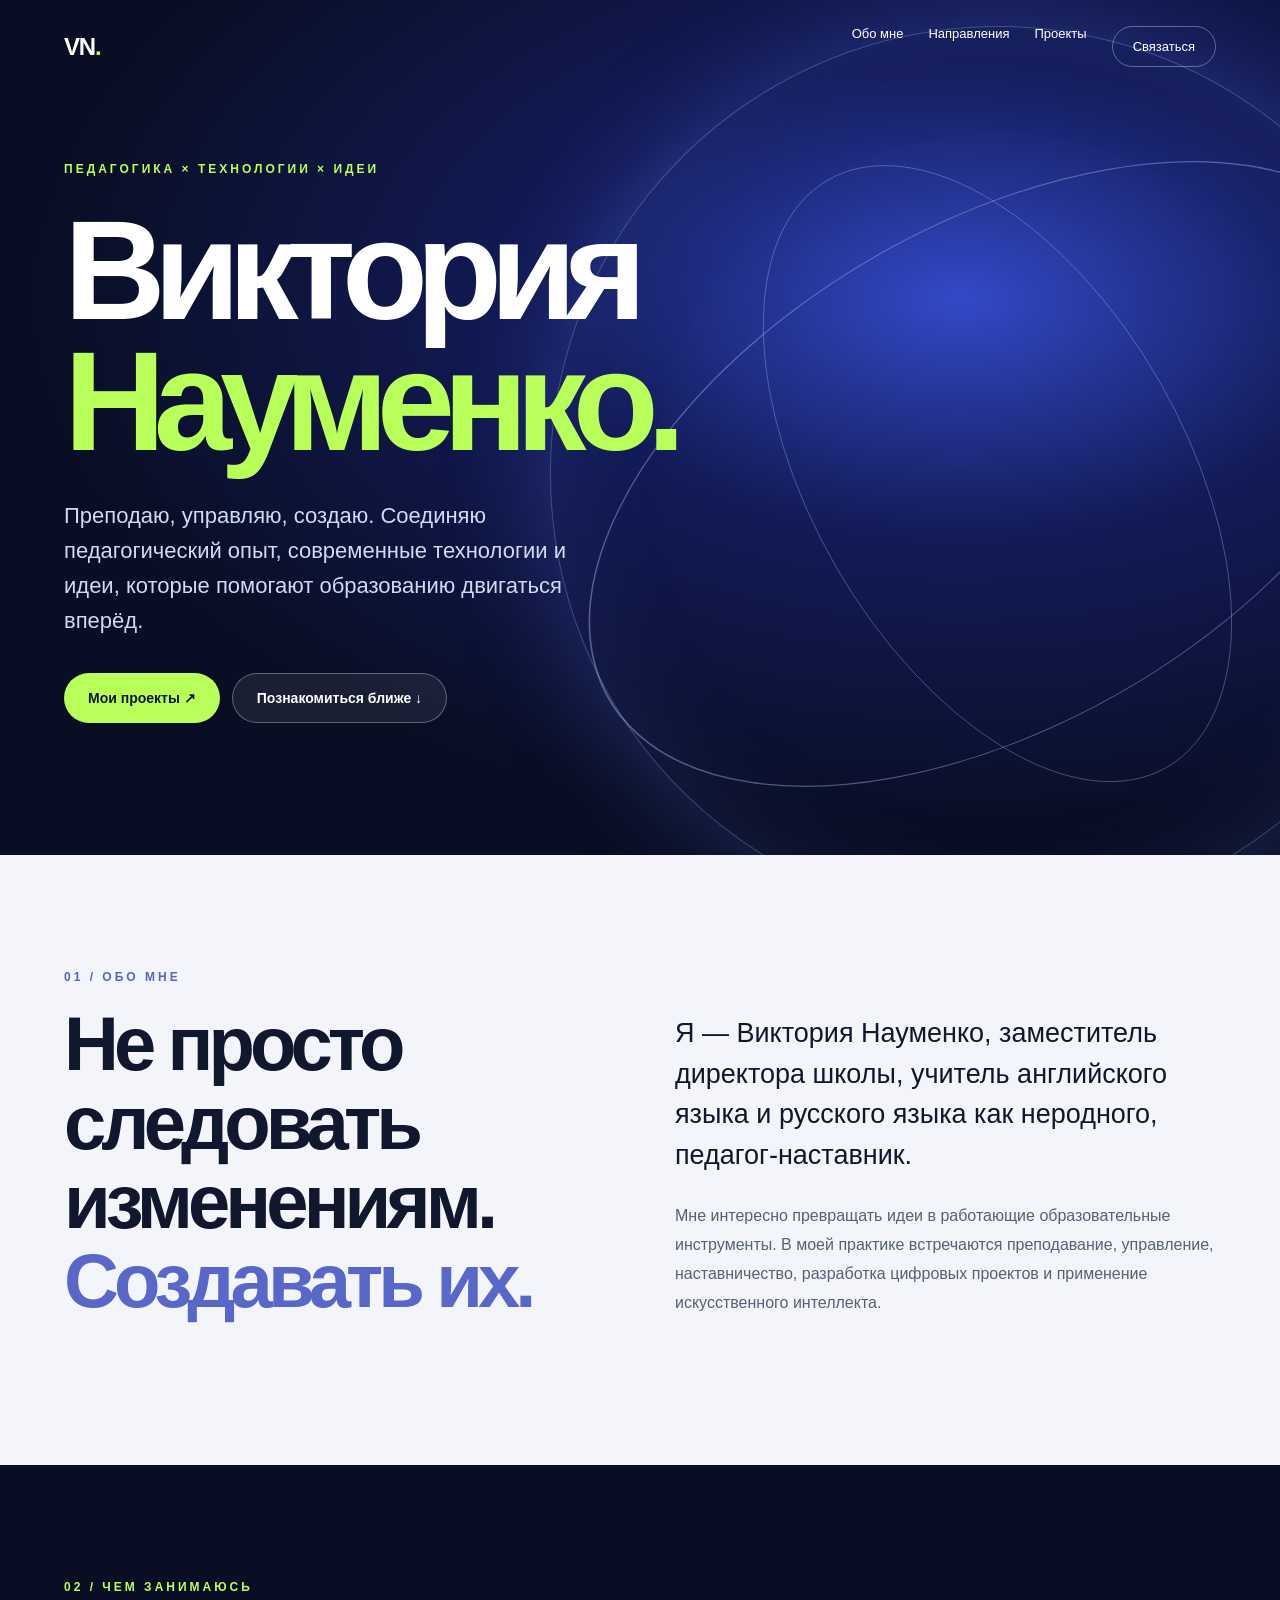
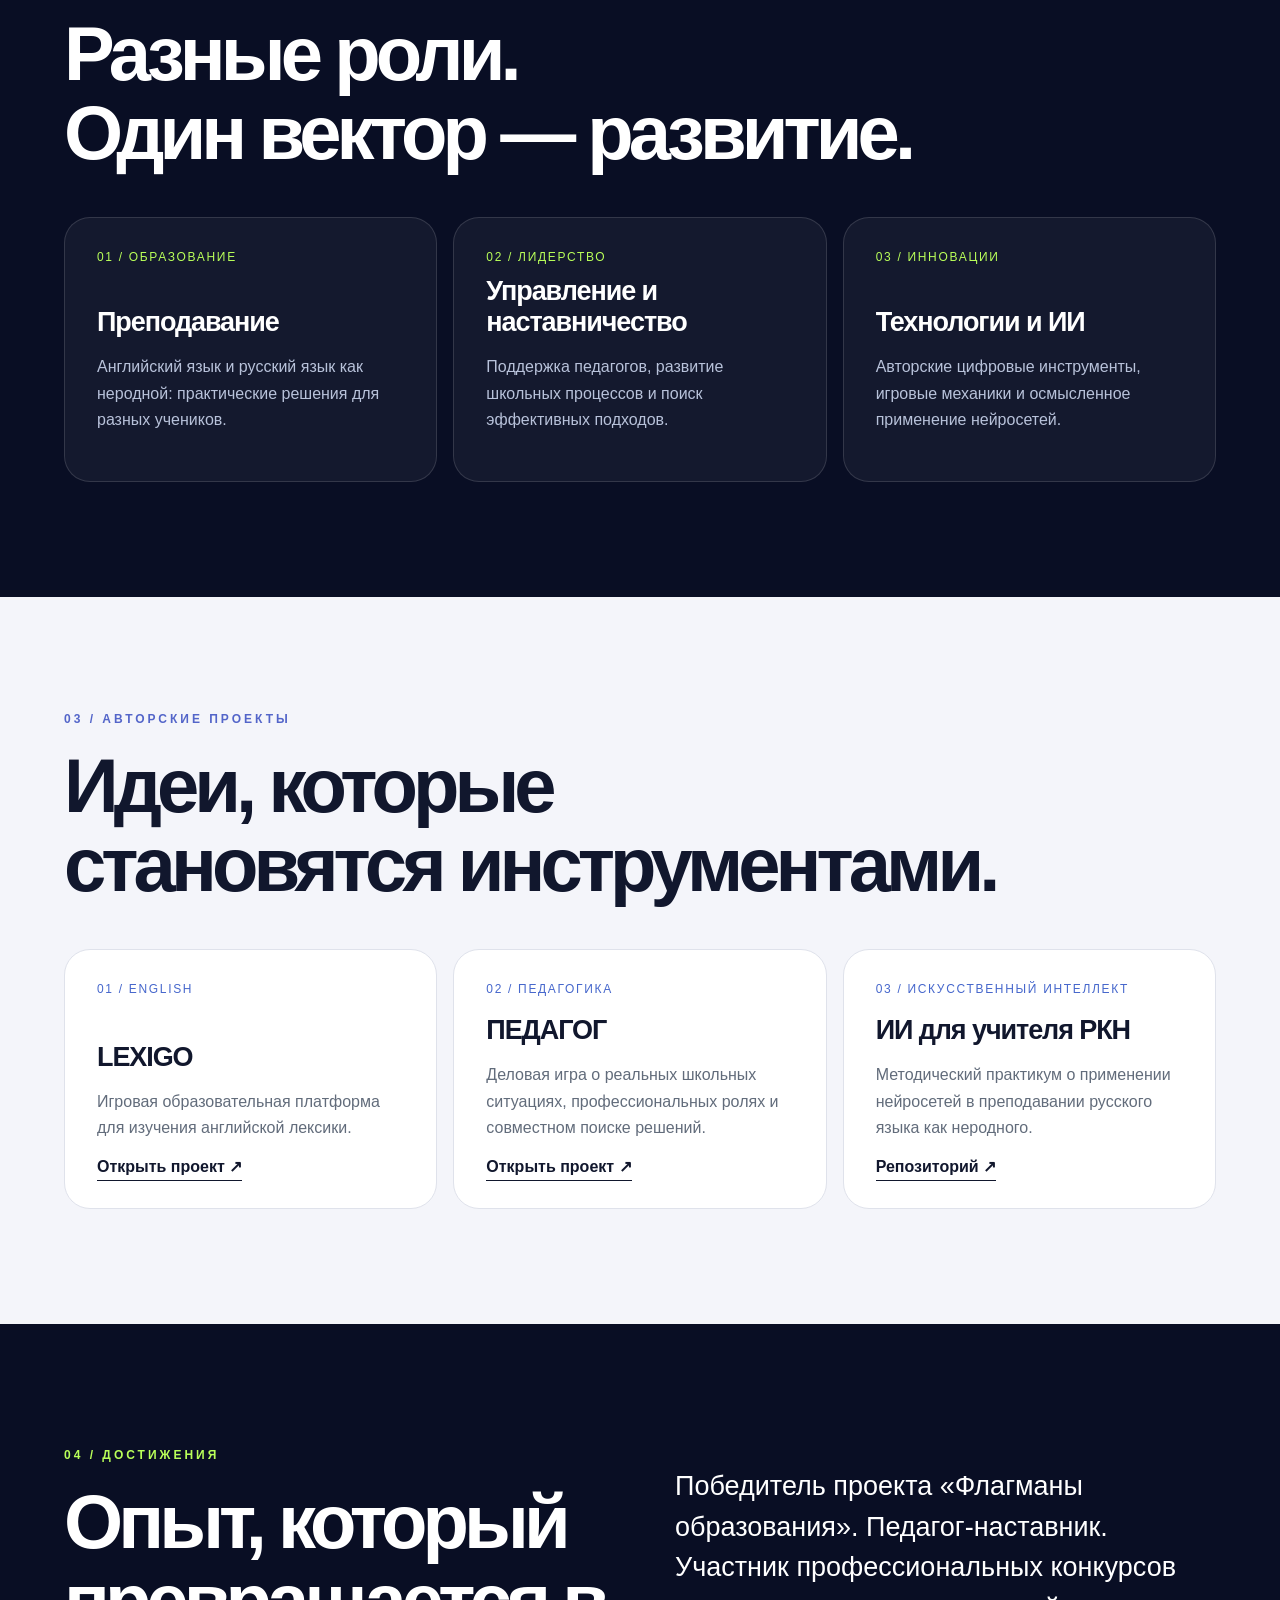
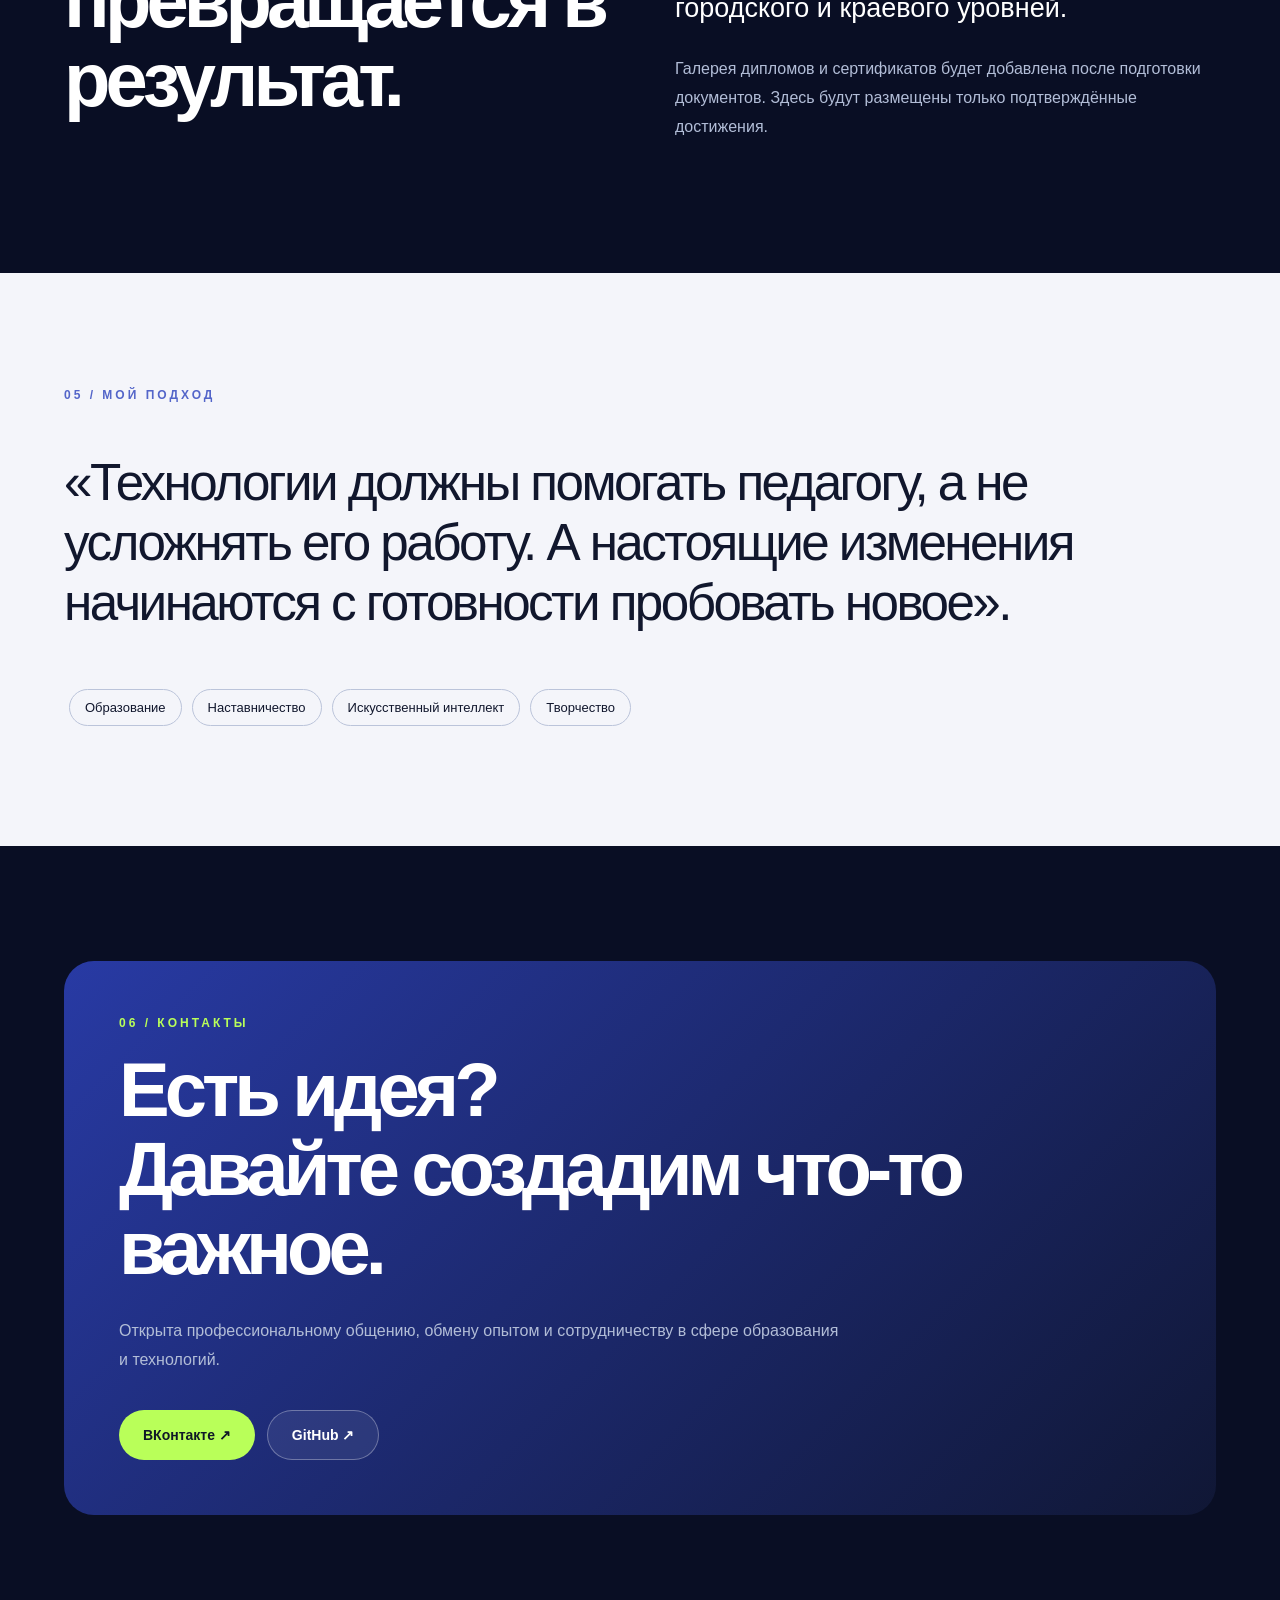
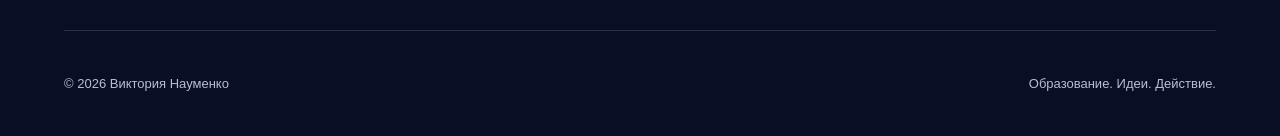
==== index.html @ d2f8c4b2 "Add personal website initial version" ====
<!doctype html><html lang="ru"><head><meta charset="UTF-8"><meta name="viewport" content="width=device-width,initial-scale=1"><meta name="description" content="Виктория Науменко — педагог, наставник и автор образовательных проектов"><meta name="theme-color" content="#090e24"><title>Виктория Науменко — проектирую будущее образования</title><style>:root{--bg:#090e24;--light:#f4f5fa;--ink:#11172d;--accent:#b9ff59}*{box-sizing:border-box}html{scroll-behavior:smooth}body{margin:0;font-family:Inter,Arial,sans-serif;background:var(--bg);color:white}a{color:inherit;text-decoration:none}button,a{transition:.25s}a:focus-visible{outline:3px solid var(--accent);outline-offset:4px}.wrap{width:min(1160px,90%);margin:auto}header{position:absolute;z-index:3;top:0;width:100%;padding:26px 0}.nav{display:flex;align-items:center;justify-content:space-between;gap:20px}.logo{font-weight:800;letter-spacing:-.05em;font-size:24px}.logo span,.accent{color:var(--accent)}nav{display:flex;gap:25px;font-size:13px}nav a:hover{color:var(--accent)}.pill{border:1px solid #ffffff55;padding:12px 20px;border-radius:40px}.pill:hover{background:var(--accent);color:var(--ink)}.hero{position:relative;min-height:95vh;display:flex;align-items:center;overflow:hidden;background:radial-gradient(ellipse at 75% 35%,#3349c7 0%,#131b58 30%,#090e24 68%)}.orb{position:absolute;right:-13%;top:3%;width:70vw;max-width:900px;aspect-ratio:1;border:1px solid #a4bbff55;border-radius:50%;box-shadow:0 0 110px #657aff40,inset 0 0 110px #657aff25;transform:rotate(-30deg)}.orb:before,.orb:after{content:"";position:absolute;border-radius:50%;inset:12%;border:1px solid #b2c4ff66;transform:scaleX(.55) rotate(45deg)}.orb:after{inset:22%;transform:scaleX(1.8) rotate(-35deg)}.hero .wrap{position:relative;z-index:2;padding:150px 0 120px}.eyebrow{font-size:12px;text-transform:uppercase;letter-spacing:.25em;color:var(--accent);font-weight:700}.hero h1{font-size:clamp(64px,11vw,148px);letter-spacing:-.085em;line-height:.93;margin:30px 0;max-width:980px}.hero h1 em{font-style:normal;color:var(--accent)}.hero p{max-width:530px;font-size:clamp(17px,2vw,22px);line-height:1.6;color:#d2d9f3}.actions{display:flex;gap:12px;flex-wrap:wrap;margin-top:35px}.btn{display:inline-flex;align-items:center;justify-content:center;border-radius:100px;background:var(--accent);color:#101827;padding:16px 24px;font-weight:700;font-size:14px}.btn:hover{transform:translateY(-3px);box-shadow:0 12px 35px #b9ff5930}.btn.secondary{background:#ffffff12;border:1px solid #ffffff50;color:white}.section{padding:115px 0}.section h2{font-size:clamp(38px,6vw,76px);line-height:1.04;letter-spacing:-.065em;margin:20px 0 30px}.lead{font-size:clamp(19px,2.2vw,27px);line-height:1.5;max-width:800px}.muted{color:#b2bdd7;line-height:1.8}.light{background:var(--light);color:var(--ink)}.light .muted{color:#566078}.grid{display:grid;grid-template-columns:repeat(3,1fr);gap:16px;margin-top:45px}.card{border-radius:26px;padding:32px;background:#ffffff0c;border:1px solid #ffffff22;min-height:260px;display:flex;flex-direction:column;justify-content:space-between}.light .card{background:white;border-color:#dfe2eb}.card h3{font-size:27px;letter-spacing:-.04em;margin:12px 0}.card p{line-height:1.65;color:#b8c2da}.light .card p{color:#626c7b}.number{font-size:12px;color:var(--accent);letter-spacing:.14em}.light .number{color:#4667cc}.card a{align-self:flex-start;border-bottom:1px solid currentColor;padding-bottom:5px;font-weight:700}.card a:hover{color:var(--accent)}.light .card a:hover{color:#3456c8}.split{display:grid;grid-template-columns:1fr 1fr;gap:70px;align-items:center}.statement{font-size:clamp(28px,4vw,54px);line-height:1.17;letter-spacing:-.05em}.tag{display:inline-block;border:1px solid #bbc4da;border-radius:30px;padding:10px 15px;margin:5px;font-size:13px}.banner{border-radius:30px;background:linear-gradient(135deg,#283aa4,#101735);padding:55px}.banner p{max-width:730px}.footer{padding:45px 0;border-top:1px solid #ffffff24;display:flex;justify-content:space-between;gap:20px;flex-wrap:wrap;font-size:13px;color:#b5bed8}@media(max-width:750px){header{padding:18px 0}nav{gap:12px;font-size:12px}nav a:nth-child(1),nav a:nth-child(2){display:none}.hero{min-height:780px}.hero .wrap{padding:160px 0 90px}.hero h1{font-size:clamp(58px,13vw,90px)}.orb{width:115vw;right:-65%;top:12%}.grid,.split{grid-template-columns:1fr}.section{padding:75px 0}.card{min-height:230px}.banner{padding:30px}}@media(prefers-reduced-motion:reduce){html{scroll-behavior:auto}*,*:before,*:after{transition:none!important}}</style></head><body><header><div class="wrap nav"><a class="logo" href="#">VN<span>.</span></a><nav aria-label="Основная навигация"><a href="#about">Обо мне</a><a href="#focus">Направления</a><a href="#projects">Проекты</a><a href="#contact" class="pill">Связаться</a></nav></div></header><main><section class="hero"><div class="orb" aria-hidden="true"></div><div class="wrap"><div class="eyebrow">Педагогика × технологии × идеи</div><h1>Виктория<br><em>Науменко.</em></h1><p>Преподаю, управляю, создаю. Соединяю педагогический опыт, современные технологии и идеи, которые помогают образованию двигаться вперёд.</p><div class="actions"><a class="btn" href="#projects">Мои проекты ↗</a><a class="btn secondary" href="#about">Познакомиться ближе ↓</a></div></div></section><section id="about" class="section light"><div class="wrap split"><div><div class="eyebrow" style="color:#5365c9">01 / Обо мне</div><h2>Не просто следовать изменениям. <span style="color:#5867c8">Создавать их.</span></h2></div><div><p class="lead">Я — Виктория Науменко, заместитель директора школы, учитель английского языка и русского языка как неродного, педагог-наставник.</p><p class="muted">Мне интересно превращать идеи в работающие образовательные инструменты. В моей практике встречаются преподавание, управление, наставничество, разработка цифровых проектов и применение искусственного интеллекта.</p></div></div></section><section id="focus" class="section"><div class="wrap"><div class="eyebrow">02 / Чем занимаюсь</div><h2>Разные роли.<br>Один вектор — развитие.</h2><div class="grid"><article class="card"><span class="number">01 / ОБРАЗОВАНИЕ</span><div><h3>Преподавание</h3><p>Английский язык и русский язык как неродной: практические решения для разных учеников.</p></div></article><article class="card"><span class="number">02 / ЛИДЕРСТВО</span><div><h3>Управление и наставничество</h3><p>Поддержка педагогов, развитие школьных процессов и поиск эффективных подходов.</p></div></article><article class="card"><span class="number">03 / ИННОВАЦИИ</span><div><h3>Технологии и ИИ</h3><p>Авторские цифровые инструменты, игровые механики и осмысленное применение нейросетей.</p></div></article></div></div></section><section id="projects" class="section light"><div class="wrap"><div class="eyebrow" style="color:#5365c9">03 / Авторские проекты</div><h2>Идеи, которые<br>становятся инструментами.</h2><div class="grid"><article class="card"><span class="number">01 / ENGLISH</span><div><h3>LEXIGO</h3><p>Игровая образовательная платформа для изучения английской лексики.</p><a href="https://0011nvg.github.io/lexigo/" target="_blank" rel="noopener noreferrer">Открыть проект ↗</a></div></article><article class="card"><span class="number">02 / ПЕДАГОГИКА</span><div><h3>ПЕДАГОГ</h3><p>Деловая игра о реальных школьных ситуациях, профессиональных ролях и совместном поиске решений.</p><a href="https://0011nvg.github.io/pedagog/" target="_blank" rel="noopener noreferrer">Открыть проект ↗</a></div></article><article class="card"><span class="number">03 / ИСКУССТВЕННЫЙ ИНТЕЛЛЕКТ</span><div><h3>ИИ для учителя РКН</h3><p>Методический практикум о применении нейросетей в преподавании русского языка как неродного.</p><a href="https://github.com/0011nvg/-rkn-ai-praktikum" target="_blank" rel="noopener noreferrer">Репозиторий ↗</a></div></article></div></div></section><section id="awards" class="section"><div class="wrap split"><div><div class="eyebrow">04 / Достижения</div><h2>Опыт, который превращается в результат.</h2></div><div><p class="lead">Победитель проекта «Флагманы образования». Педагог-наставник. Участник профессиональных конкурсов городского и краевого уровней.</p><p class="muted">Галерея дипломов и сертификатов будет добавлена после подготовки документов. Здесь будут размещены только подтверждённые достижения.</p></div></div></section><section class="section light"><div class="wrap"><div class="eyebrow" style="color:#5365c9">05 / Мой подход</div><p class="statement">«Технологии должны помогать педагогу, а не усложнять его работу. А настоящие изменения начинаются с готовности пробовать новое».</p><div><span class="tag">Образование</span><span class="tag">Наставничество</span><span class="tag">Искусственный интеллект</span><span class="tag">Творчество</span></div></div></section><section id="contact" class="section"><div class="wrap"><div class="banner"><div class="eyebrow">06 / Контакты</div><h2>Есть идея?<br>Давайте создадим что-то важное.</h2><p class="muted">Открыта профессиональному общению, обмену опытом и сотрудничеству в сфере образования и технологий.</p><div class="actions"><a class="btn" href="https://vk.ru/designingthefuture" target="_blank" rel="noopener noreferrer">ВКонтакте ↗</a><a class="btn secondary" href="https://github.com/0011nvg" target="_blank" rel="noopener noreferrer">GitHub ↗</a></div></div></div></section></main><footer><div class="wrap footer"><span>© 2026 Виктория Науменко</span><span>Образование. Идеи. Действие.</span></div></footer></body></html>
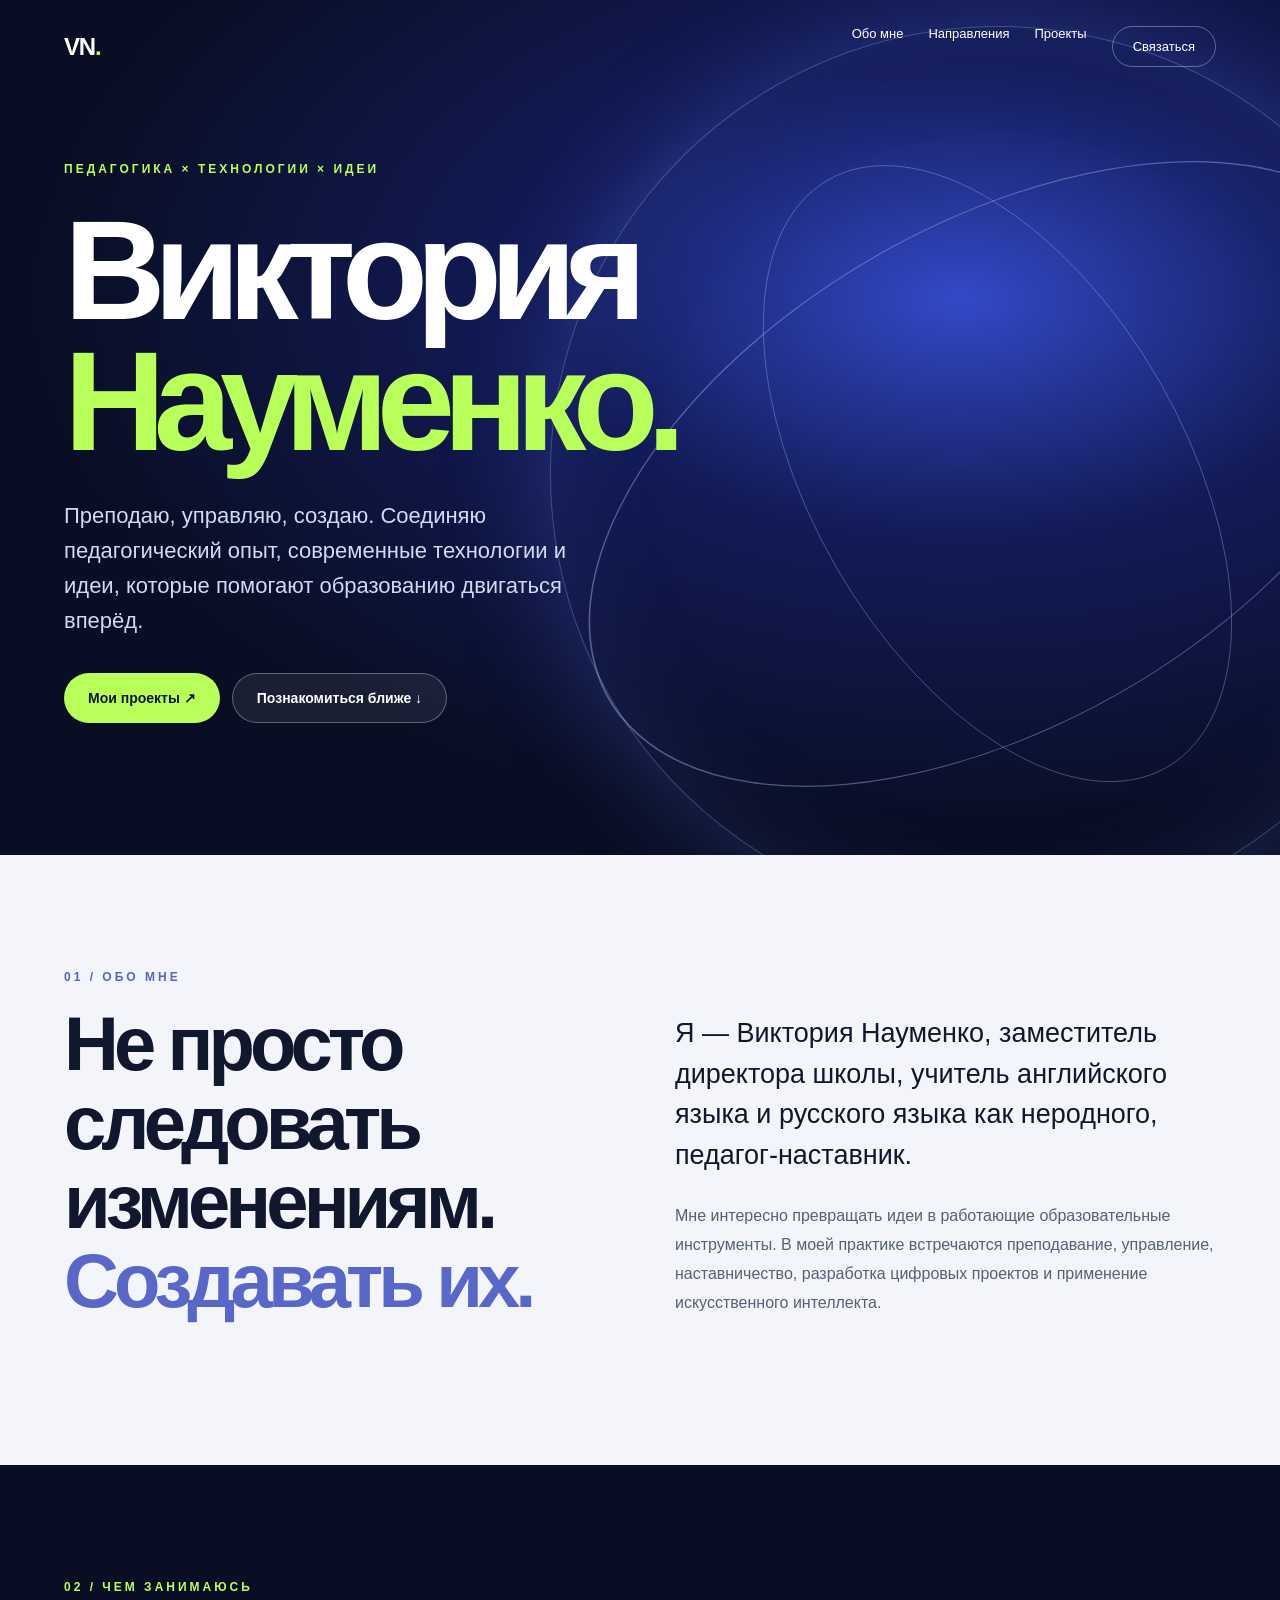
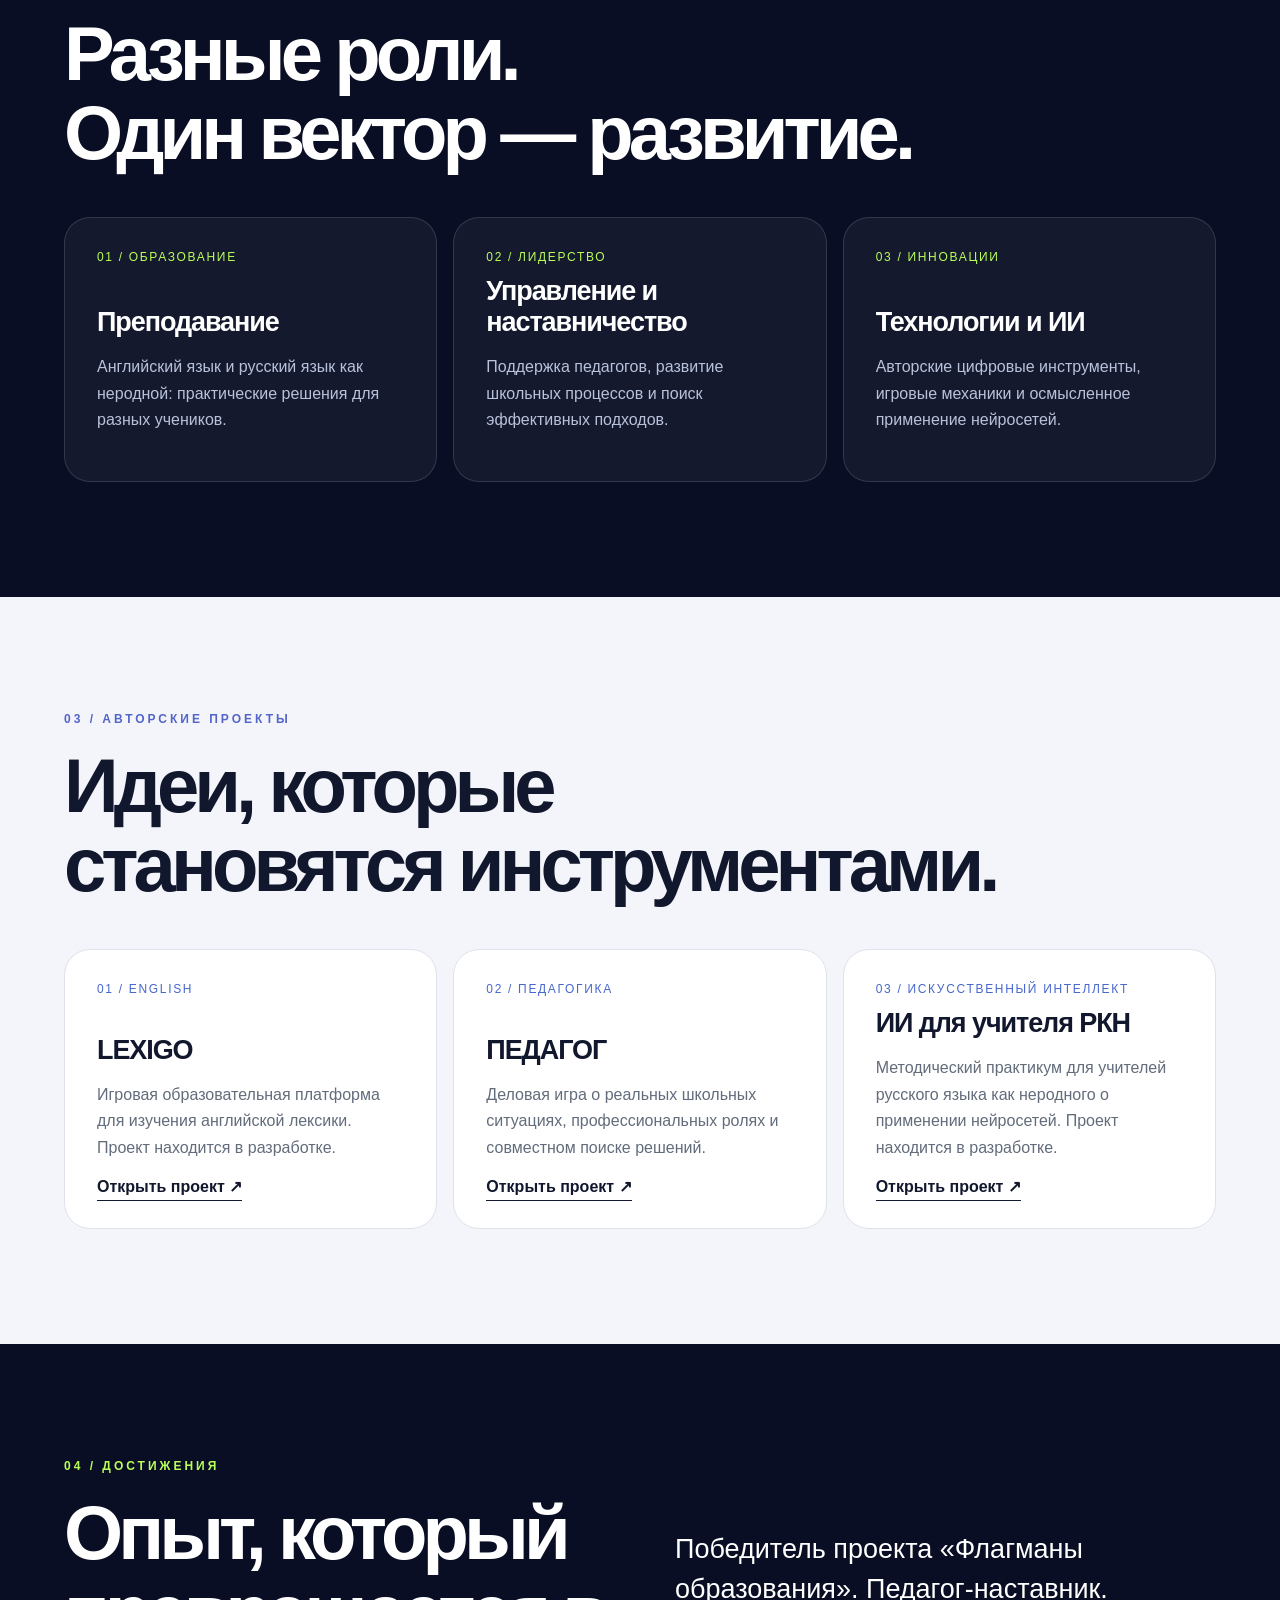
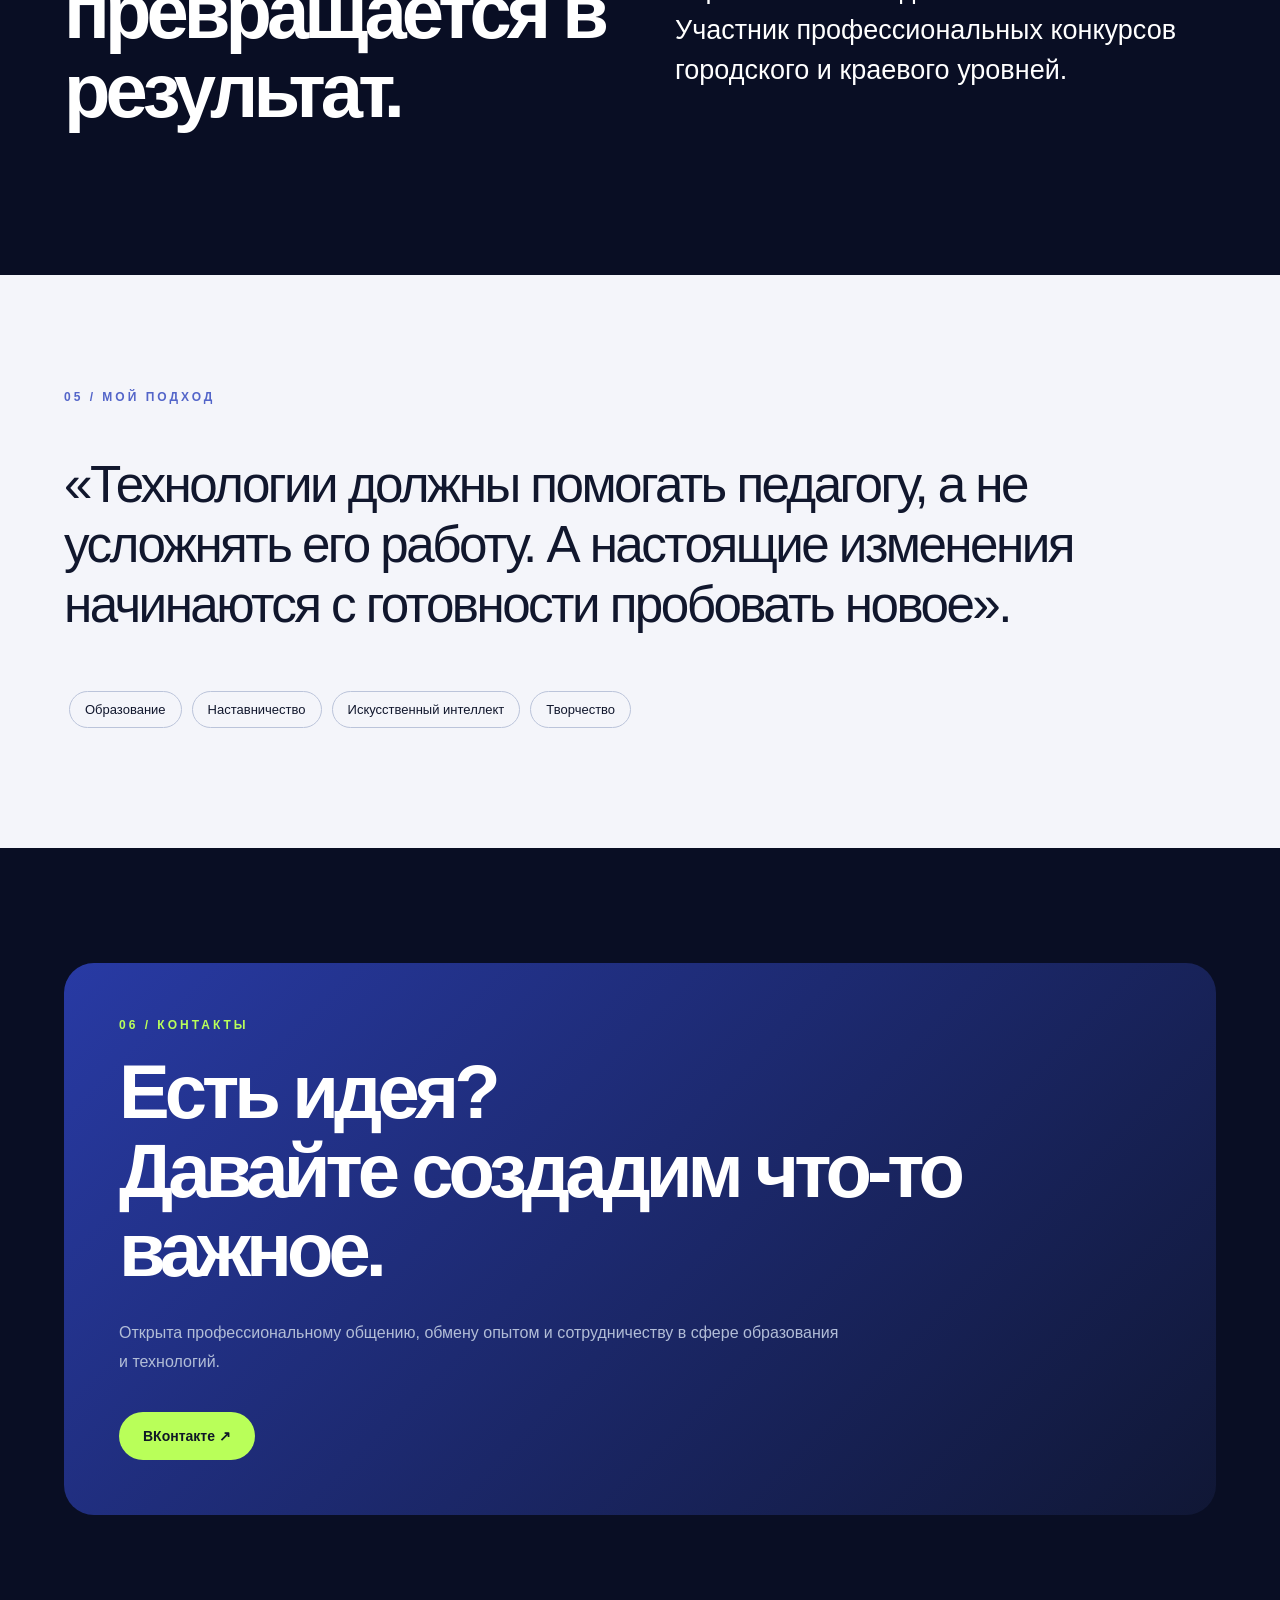
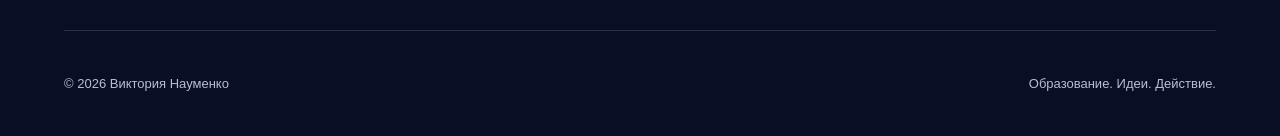
==== commit 14441644: "Refine project statuses, achievements and contact links" ====
--- a/index.html
+++ b/index.html
@@ -1 +1 @@
-<!doctype html><html lang="ru"><head><meta charset="UTF-8"><meta name="viewport" content="width=device-width,initial-scale=1"><meta name="description" content="Виктория Науменко — педагог, наставник и автор образовательных проектов"><meta name="theme-color" content="#090e24"><title>Виктория Науменко — проектирую будущее образования</title><style>:root{--bg:#090e24;--light:#f4f5fa;--ink:#11172d;--accent:#b9ff59}*{box-sizing:border-box}html{scroll-behavior:smooth}body{margin:0;font-family:Inter,Arial,sans-serif;background:var(--bg);color:white}a{color:inherit;text-decoration:none}button,a{transition:.25s}a:focus-visible{outline:3px solid var(--accent);outline-offset:4px}.wrap{width:min(1160px,90%);margin:auto}header{position:absolute;z-index:3;top:0;width:100%;padding:26px 0}.nav{display:flex;align-items:center;justify-content:space-between;gap:20px}.logo{font-weight:800;letter-spacing:-.05em;font-size:24px}.logo span,.accent{color:var(--accent)}nav{display:flex;gap:25px;font-size:13px}nav a:hover{color:var(--accent)}.pill{border:1px solid #ffffff55;padding:12px 20px;border-radius:40px}.pill:hover{background:var(--accent);color:var(--ink)}.hero{position:relative;min-height:95vh;display:flex;align-items:center;overflow:hidden;background:radial-gradient(ellipse at 75% 35%,#3349c7 0%,#131b58 30%,#090e24 68%)}.orb{position:absolute;right:-13%;top:3%;width:70vw;max-width:900px;aspect-ratio:1;border:1px solid #a4bbff55;border-radius:50%;box-shadow:0 0 110px #657aff40,inset 0 0 110px #657aff25;transform:rotate(-30deg)}.orb:before,.orb:after{content:"";position:absolute;border-radius:50%;inset:12%;border:1px solid #b2c4ff66;transform:scaleX(.55) rotate(45deg)}.orb:after{inset:22%;transform:scaleX(1.8) rotate(-35deg)}.hero .wrap{position:relative;z-index:2;padding:150px 0 120px}.eyebrow{font-size:12px;text-transform:uppercase;letter-spacing:.25em;color:var(--accent);font-weight:700}.hero h1{font-size:clamp(64px,11vw,148px);letter-spacing:-.085em;line-height:.93;margin:30px 0;max-width:980px}.hero h1 em{font-style:normal;color:var(--accent)}.hero p{max-width:530px;font-size:clamp(17px,2vw,22px);line-height:1.6;color:#d2d9f3}.actions{display:flex;gap:12px;flex-wrap:wrap;margin-top:35px}.btn{display:inline-flex;align-items:center;justify-content:center;border-radius:100px;background:var(--accent);color:#101827;padding:16px 24px;font-weight:700;font-size:14px}.btn:hover{transform:translateY(-3px);box-shadow:0 12px 35px #b9ff5930}.btn.secondary{background:#ffffff12;border:1px solid #ffffff50;color:white}.section{padding:115px 0}.section h2{font-size:clamp(38px,6vw,76px);line-height:1.04;letter-spacing:-.065em;margin:20px 0 30px}.lead{font-size:clamp(19px,2.2vw,27px);line-height:1.5;max-width:800px}.muted{color:#b2bdd7;line-height:1.8}.light{background:var(--light);color:var(--ink)}.light .muted{color:#566078}.grid{display:grid;grid-template-columns:repeat(3,1fr);gap:16px;margin-top:45px}.card{border-radius:26px;padding:32px;background:#ffffff0c;border:1px solid #ffffff22;min-height:260px;display:flex;flex-direction:column;justify-content:space-between}.light .card{background:white;border-color:#dfe2eb}.card h3{font-size:27px;letter-spacing:-.04em;margin:12px 0}.card p{line-height:1.65;color:#b8c2da}.light .card p{color:#626c7b}.number{font-size:12px;color:var(--accent);letter-spacing:.14em}.light .number{color:#4667cc}.card a{align-self:flex-start;border-bottom:1px solid currentColor;padding-bottom:5px;font-weight:700}.card a:hover{color:var(--accent)}.light .card a:hover{color:#3456c8}.split{display:grid;grid-template-columns:1fr 1fr;gap:70px;align-items:center}.statement{font-size:clamp(28px,4vw,54px);line-height:1.17;letter-spacing:-.05em}.tag{display:inline-block;border:1px solid #bbc4da;border-radius:30px;padding:10px 15px;margin:5px;font-size:13px}.banner{border-radius:30px;background:linear-gradient(135deg,#283aa4,#101735);padding:55px}.banner p{max-width:730px}.footer{padding:45px 0;border-top:1px solid #ffffff24;display:flex;justify-content:space-between;gap:20px;flex-wrap:wrap;font-size:13px;color:#b5bed8}@media(max-width:750px){header{padding:18px 0}nav{gap:12px;font-size:12px}nav a:nth-child(1),nav a:nth-child(2){display:none}.hero{min-height:780px}.hero .wrap{padding:160px 0 90px}.hero h1{font-size:clamp(58px,13vw,90px)}.orb{width:115vw;right:-65%;top:12%}.grid,.split{grid-template-columns:1fr}.section{padding:75px 0}.card{min-height:230px}.banner{padding:30px}}@media(prefers-reduced-motion:reduce){html{scroll-behavior:auto}*,*:before,*:after{transition:none!important}}</style></head><body><header><div class="wrap nav"><a class="logo" href="#">VN<span>.</span></a><nav aria-label="Основная навигация"><a href="#about">Обо мне</a><a href="#focus">Направления</a><a href="#projects">Проекты</a><a href="#contact" class="pill">Связаться</a></nav></div></header><main><section class="hero"><div class="orb" aria-hidden="true"></div><div class="wrap"><div class="eyebrow">Педагогика × технологии × идеи</div><h1>Виктория<br><em>Науменко.</em></h1><p>Преподаю, управляю, создаю. Соединяю педагогический опыт, современные технологии и идеи, которые помогают образованию двигаться вперёд.</p><div class="actions"><a class="btn" href="#projects">Мои проекты ↗</a><a class="btn secondary" href="#about">Познакомиться ближе ↓</a></div></div></section><section id="about" class="section light"><div class="wrap split"><div><div class="eyebrow" style="color:#5365c9">01 / Обо мне</div><h2>Не просто следовать изменениям. <span style="color:#5867c8">Создавать их.</span></h2></div><div><p class="lead">Я — Виктория Науменко, заместитель директора школы, учитель английского языка и русского языка как неродного, педагог-наставник.</p><p class="muted">Мне интересно превращать идеи в работающие образовательные инструменты. В моей практике встречаются преподавание, управление, наставничество, разработка цифровых проектов и применение искусственного интеллекта.</p></div></div></section><section id="focus" class="section"><div class="wrap"><div class="eyebrow">02 / Чем занимаюсь</div><h2>Разные роли.<br>Один вектор — развитие.</h2><div class="grid"><article class="card"><span class="number">01 / ОБРАЗОВАНИЕ</span><div><h3>Преподавание</h3><p>Английский язык и русский язык как неродной: практические решения для разных учеников.</p></div></article><article class="card"><span class="number">02 / ЛИДЕРСТВО</span><div><h3>Управление и наставничество</h3><p>Поддержка педагогов, развитие школьных процессов и поиск эффективных подходов.</p></div></article><article class="card"><span class="number">03 / ИННОВАЦИИ</span><div><h3>Технологии и ИИ</h3><p>Авторские цифровые инструменты, игровые механики и осмысленное применение нейросетей.</p></div></article></div></div></section><section id="projects" class="section light"><div class="wrap"><div class="eyebrow" style="color:#5365c9">03 / Авторские проекты</div><h2>Идеи, которые<br>становятся инструментами.</h2><div class="grid"><article class="card"><span class="number">01 / ENGLISH</span><div><h3>LEXIGO</h3><p>Игровая образовательная платформа для изучения английской лексики.</p><a href="https://0011nvg.github.io/lexigo/" target="_blank" rel="noopener noreferrer">Открыть проект ↗</a></div></article><article class="card"><span class="number">02 / ПЕДАГОГИКА</span><div><h3>ПЕДАГОГ</h3><p>Деловая игра о реальных школьных ситуациях, профессиональных ролях и совместном поиске решений.</p><a href="https://0011nvg.github.io/pedagog/" target="_blank" rel="noopener noreferrer">Открыть проект ↗</a></div></article><article class="card"><span class="number">03 / ИСКУССТВЕННЫЙ ИНТЕЛЛЕКТ</span><div><h3>ИИ для учителя РКН</h3><p>Методический практикум о применении нейросетей в преподавании русского языка как неродного.</p><a href="https://github.com/0011nvg/-rkn-ai-praktikum" target="_blank" rel="noopener noreferrer">Репозиторий ↗</a></div></article></div></div></section><section id="awards" class="section"><div class="wrap split"><div><div class="eyebrow">04 / Достижения</div><h2>Опыт, который превращается в результат.</h2></div><div><p class="lead">Победитель проекта «Флагманы образования». Педагог-наставник. Участник профессиональных конкурсов городского и краевого уровней.</p><p class="muted">Галерея дипломов и сертификатов будет добавлена после подготовки документов. Здесь будут размещены только подтверждённые достижения.</p></div></div></section><section class="section light"><div class="wrap"><div class="eyebrow" style="color:#5365c9">05 / Мой подход</div><p class="statement">«Технологии должны помогать педагогу, а не усложнять его работу. А настоящие изменения начинаются с готовности пробовать новое».</p><div><span class="tag">Образование</span><span class="tag">Наставничество</span><span class="tag">Искусственный интеллект</span><span class="tag">Творчество</span></div></div></section><section id="contact" class="section"><div class="wrap"><div class="banner"><div class="eyebrow">06 / Контакты</div><h2>Есть идея?<br>Давайте создадим что-то важное.</h2><p class="muted">Открыта профессиональному общению, обмену опытом и сотрудничеству в сфере образования и технологий.</p><div class="actions"><a class="btn" href="https://vk.ru/designingthefuture" target="_blank" rel="noopener noreferrer">ВКонтакте ↗</a><a class="btn secondary" href="https://github.com/0011nvg" target="_blank" rel="noopener noreferrer">GitHub ↗</a></div></div></div></section></main><footer><div class="wrap footer"><span>© 2026 Виктория Науменко</span><span>Образование. Идеи. Действие.</span></div></footer></body></html>+<!doctype html><html lang="ru"><head><meta charset="UTF-8"><meta name="viewport" content="width=device-width,initial-scale=1"><meta name="description" content="Виктория Науменко — педагог, наставник и автор образовательных проектов"><meta name="theme-color" content="#090e24"><title>Виктория Науменко — проектирую будущее образования</title><style>:root{--bg:#090e24;--light:#f4f5fa;--ink:#11172d;--accent:#b9ff59}*{box-sizing:border-box}html{scroll-behavior:smooth}body{margin:0;font-family:Inter,Arial,sans-serif;background:var(--bg);color:white}a{color:inherit;text-decoration:none}button,a{transition:.25s}a:focus-visible{outline:3px solid var(--accent);outline-offset:4px}.wrap{width:min(1160px,90%);margin:auto}header{position:absolute;z-index:3;top:0;width:100%;padding:26px 0}.nav{display:flex;align-items:center;justify-content:space-between;gap:20px}.logo{font-weight:800;letter-spacing:-.05em;font-size:24px}.logo span,.accent{color:var(--accent)}nav{display:flex;gap:25px;font-size:13px}nav a:hover{color:var(--accent)}.pill{border:1px solid #ffffff55;padding:12px 20px;border-radius:40px}.pill:hover{background:var(--accent);color:var(--ink)}.hero{position:relative;min-height:95vh;display:flex;align-items:center;overflow:hidden;background:radial-gradient(ellipse at 75% 35%,#3349c7 0%,#131b58 30%,#090e24 68%)}.orb{position:absolute;right:-13%;top:3%;width:70vw;max-width:900px;aspect-ratio:1;border:1px solid #a4bbff55;border-radius:50%;box-shadow:0 0 110px #657aff40,inset 0 0 110px #657aff25;transform:rotate(-30deg)}.orb:before,.orb:after{content:"";position:absolute;border-radius:50%;inset:12%;border:1px solid #b2c4ff66;transform:scaleX(.55) rotate(45deg)}.orb:after{inset:22%;transform:scaleX(1.8) rotate(-35deg)}.hero .wrap{position:relative;z-index:2;padding:150px 0 120px}.eyebrow{font-size:12px;text-transform:uppercase;letter-spacing:.25em;color:var(--accent);font-weight:700}.hero h1{font-size:clamp(64px,11vw,148px);letter-spacing:-.085em;line-height:.93;margin:30px 0;max-width:980px}.hero h1 em{font-style:normal;color:var(--accent)}.hero p{max-width:530px;font-size:clamp(17px,2vw,22px);line-height:1.6;color:#d2d9f3}.actions{display:flex;gap:12px;flex-wrap:wrap;margin-top:35px}.btn{display:inline-flex;align-items:center;justify-content:center;border-radius:100px;background:var(--accent);color:#101827;padding:16px 24px;font-weight:700;font-size:14px}.btn:hover{transform:translateY(-3px);box-shadow:0 12px 35px #b9ff5930}.btn.secondary{background:#ffffff12;border:1px solid #ffffff50;color:white}.section{padding:115px 0}.section h2{font-size:clamp(38px,6vw,76px);line-height:1.04;letter-spacing:-.065em;margin:20px 0 30px}.lead{font-size:clamp(19px,2.2vw,27px);line-height:1.5;max-width:800px}.muted{color:#b2bdd7;line-height:1.8}.light{background:var(--light);color:var(--ink)}.light .muted{color:#566078}.grid{display:grid;grid-template-columns:repeat(3,1fr);gap:16px;margin-top:45px}.card{border-radius:26px;padding:32px;background:#ffffff0c;border:1px solid #ffffff22;min-height:260px;display:flex;flex-direction:column;justify-content:space-between}.light .card{background:white;border-color:#dfe2eb}.card h3{font-size:27px;letter-spacing:-.04em;margin:12px 0}.card p{line-height:1.65;color:#b8c2da}.light .card p{color:#626c7b}.number{font-size:12px;color:var(--accent);letter-spacing:.14em}.light .number{color:#4667cc}.card a{align-self:flex-start;border-bottom:1px solid currentColor;padding-bottom:5px;font-weight:700}.card a:hover{color:var(--accent)}.light .card a:hover{color:#3456c8}.split{display:grid;grid-template-columns:1fr 1fr;gap:70px;align-items:center}.statement{font-size:clamp(28px,4vw,54px);line-height:1.17;letter-spacing:-.05em}.tag{display:inline-block;border:1px solid #bbc4da;border-radius:30px;padding:10px 15px;margin:5px;font-size:13px}.banner{border-radius:30px;background:linear-gradient(135deg,#283aa4,#101735);padding:55px}.banner p{max-width:730px}.footer{padding:45px 0;border-top:1px solid #ffffff24;display:flex;justify-content:space-between;gap:20px;flex-wrap:wrap;font-size:13px;color:#b5bed8}@media(max-width:750px){header{padding:18px 0}nav{gap:12px;font-size:12px}nav a:nth-child(1),nav a:nth-child(2){display:none}.hero{min-height:780px}.hero .wrap{padding:160px 0 90px}.hero h1{font-size:clamp(58px,13vw,90px)}.orb{width:115vw;right:-65%;top:12%}.grid,.split{grid-template-columns:1fr}.section{padding:75px 0}.card{min-height:230px}.banner{padding:30px}}@media(prefers-reduced-motion:reduce){html{scroll-behavior:auto}*,*:before,*:after{transition:none!important}}</style></head><body><header><div class="wrap nav"><a class="logo" href="#">VN<span>.</span></a><nav aria-label="Основная навигация"><a href="#about">Обо мне</a><a href="#focus">Направления</a><a href="#projects">Проекты</a><a href="#contact" class="pill">Связаться</a></nav></div></header><main><section class="hero"><div class="orb" aria-hidden="true"></div><div class="wrap"><div class="eyebrow">Педагогика × технологии × идеи</div><h1>Виктория<br><em>Науменко.</em></h1><p>Преподаю, управляю, создаю. Соединяю педагогический опыт, современные технологии и идеи, которые помогают образованию двигаться вперёд.</p><div class="actions"><a class="btn" href="#projects">Мои проекты ↗</a><a class="btn secondary" href="#about">Познакомиться ближе ↓</a></div></div></section><section id="about" class="section light"><div class="wrap split"><div><div class="eyebrow" style="color:#5365c9">01 / Обо мне</div><h2>Не просто следовать изменениям. <span style="color:#5867c8">Создавать их.</span></h2></div><div><p class="lead">Я — Виктория Науменко, заместитель директора школы, учитель английского языка и русского языка как неродного, педагог-наставник.</p><p class="muted">Мне интересно превращать идеи в работающие образовательные инструменты. В моей практике встречаются преподавание, управление, наставничество, разработка цифровых проектов и применение искусственного интеллекта.</p></div></div></section><section id="focus" class="section"><div class="wrap"><div class="eyebrow">02 / Чем занимаюсь</div><h2>Разные роли.<br>Один вектор — развитие.</h2><div class="grid"><article class="card"><span class="number">01 / ОБРАЗОВАНИЕ</span><div><h3>Преподавание</h3><p>Английский язык и русский язык как неродной: практические решения для разных учеников.</p></div></article><article class="card"><span class="number">02 / ЛИДЕРСТВО</span><div><h3>Управление и наставничество</h3><p>Поддержка педагогов, развитие школьных процессов и поиск эффективных подходов.</p></div></article><article class="card"><span class="number">03 / ИННОВАЦИИ</span><div><h3>Технологии и ИИ</h3><p>Авторские цифровые инструменты, игровые механики и осмысленное применение нейросетей.</p></div></article></div></div></section><section id="projects" class="section light"><div class="wrap"><div class="eyebrow" style="color:#5365c9">03 / Авторские проекты</div><h2>Идеи, которые<br>становятся инструментами.</h2><div class="grid"><article class="card"><span class="number">01 / ENGLISH</span><div><h3>LEXIGO</h3><p>Игровая образовательная платформа для изучения английской лексики. Проект находится в разработке.</p><a href="https://0011nvg.github.io/lexigo/" target="_blank" rel="noopener noreferrer">Открыть проект ↗</a></div></article><article class="card"><span class="number">02 / ПЕДАГОГИКА</span><div><h3>ПЕДАГОГ</h3><p>Деловая игра о реальных школьных ситуациях, профессиональных ролях и совместном поиске решений.</p><a href="https://0011nvg.github.io/pedagog/" target="_blank" rel="noopener noreferrer">Открыть проект ↗</a></div></article><article class="card"><span class="number">03 / ИСКУССТВЕННЫЙ ИНТЕЛЛЕКТ</span><div><h3>ИИ для учителя РКН</h3><p>Методический практикум для учителей русского языка как неродного о применении нейросетей. Проект находится в разработке.</p><a href="https://0011nvg.github.io/-rkn-ai-praktikum/" target="_blank" rel="noopener noreferrer">Открыть проект ↗</a></div></article></div></div></section><section id="awards" class="section"><div class="wrap split"><div><div class="eyebrow">04 / Достижения</div><h2>Опыт, который превращается в результат.</h2></div><div><p class="lead">Победитель проекта «Флагманы образования». Педагог-наставник. Участник профессиональных конкурсов городского и краевого уровней.</p></div></div></section><section class="section light"><div class="wrap"><div class="eyebrow" style="color:#5365c9">05 / Мой подход</div><p class="statement">«Технологии должны помогать педагогу, а не усложнять его работу. А настоящие изменения начинаются с готовности пробовать новое».</p><div><span class="tag">Образование</span><span class="tag">Наставничество</span><span class="tag">Искусственный интеллект</span><span class="tag">Творчество</span></div></div></section><section id="contact" class="section"><div class="wrap"><div class="banner"><div class="eyebrow">06 / Контакты</div><h2>Есть идея?<br>Давайте создадим что-то важное.</h2><p class="muted">Открыта профессиональному общению, обмену опытом и сотрудничеству в сфере образования и технологий.</p><div class="actions"><a class="btn" href="https://vk.ru/designingthefuture" target="_blank" rel="noopener noreferrer">ВКонтакте ↗</a></div></div></div></section></main><footer><div class="wrap footer"><span>© 2026 Виктория Науменко</span><span>Образование. Идеи. Действие.</span></div></footer></body></html>
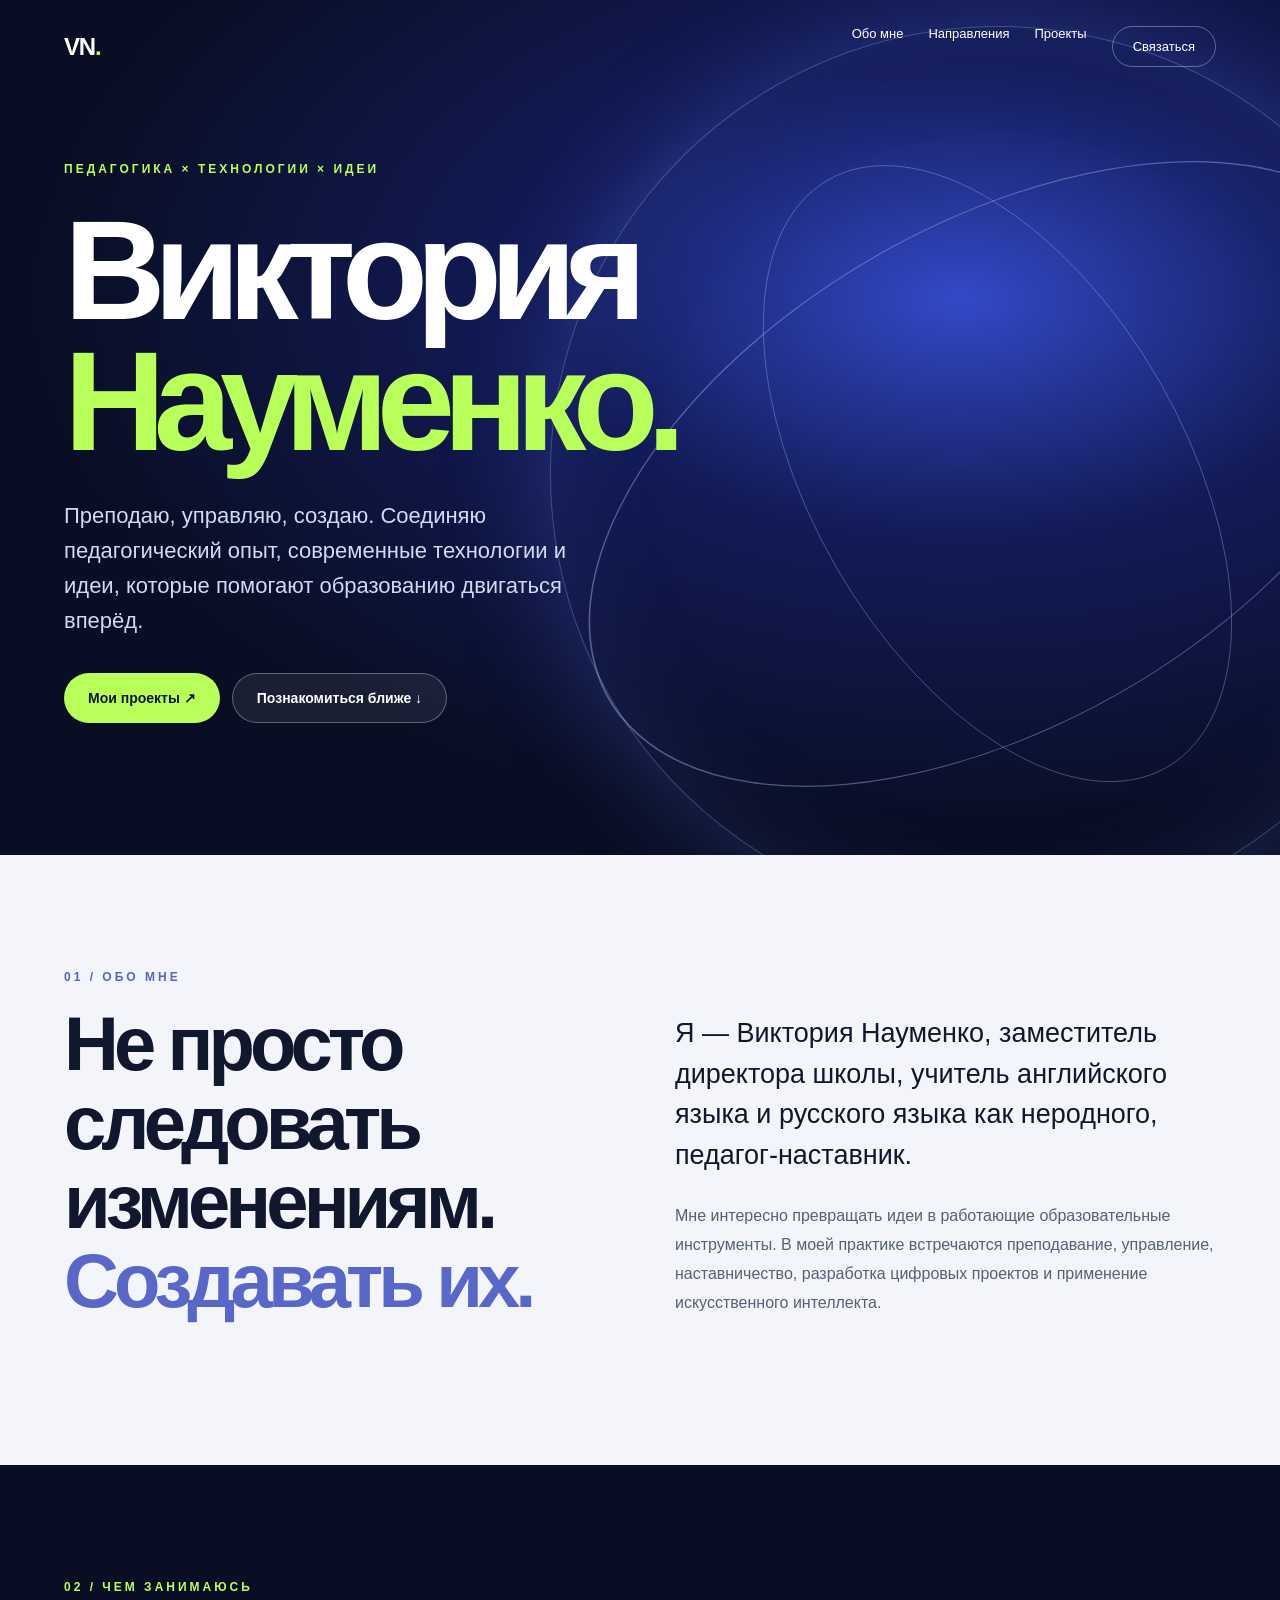
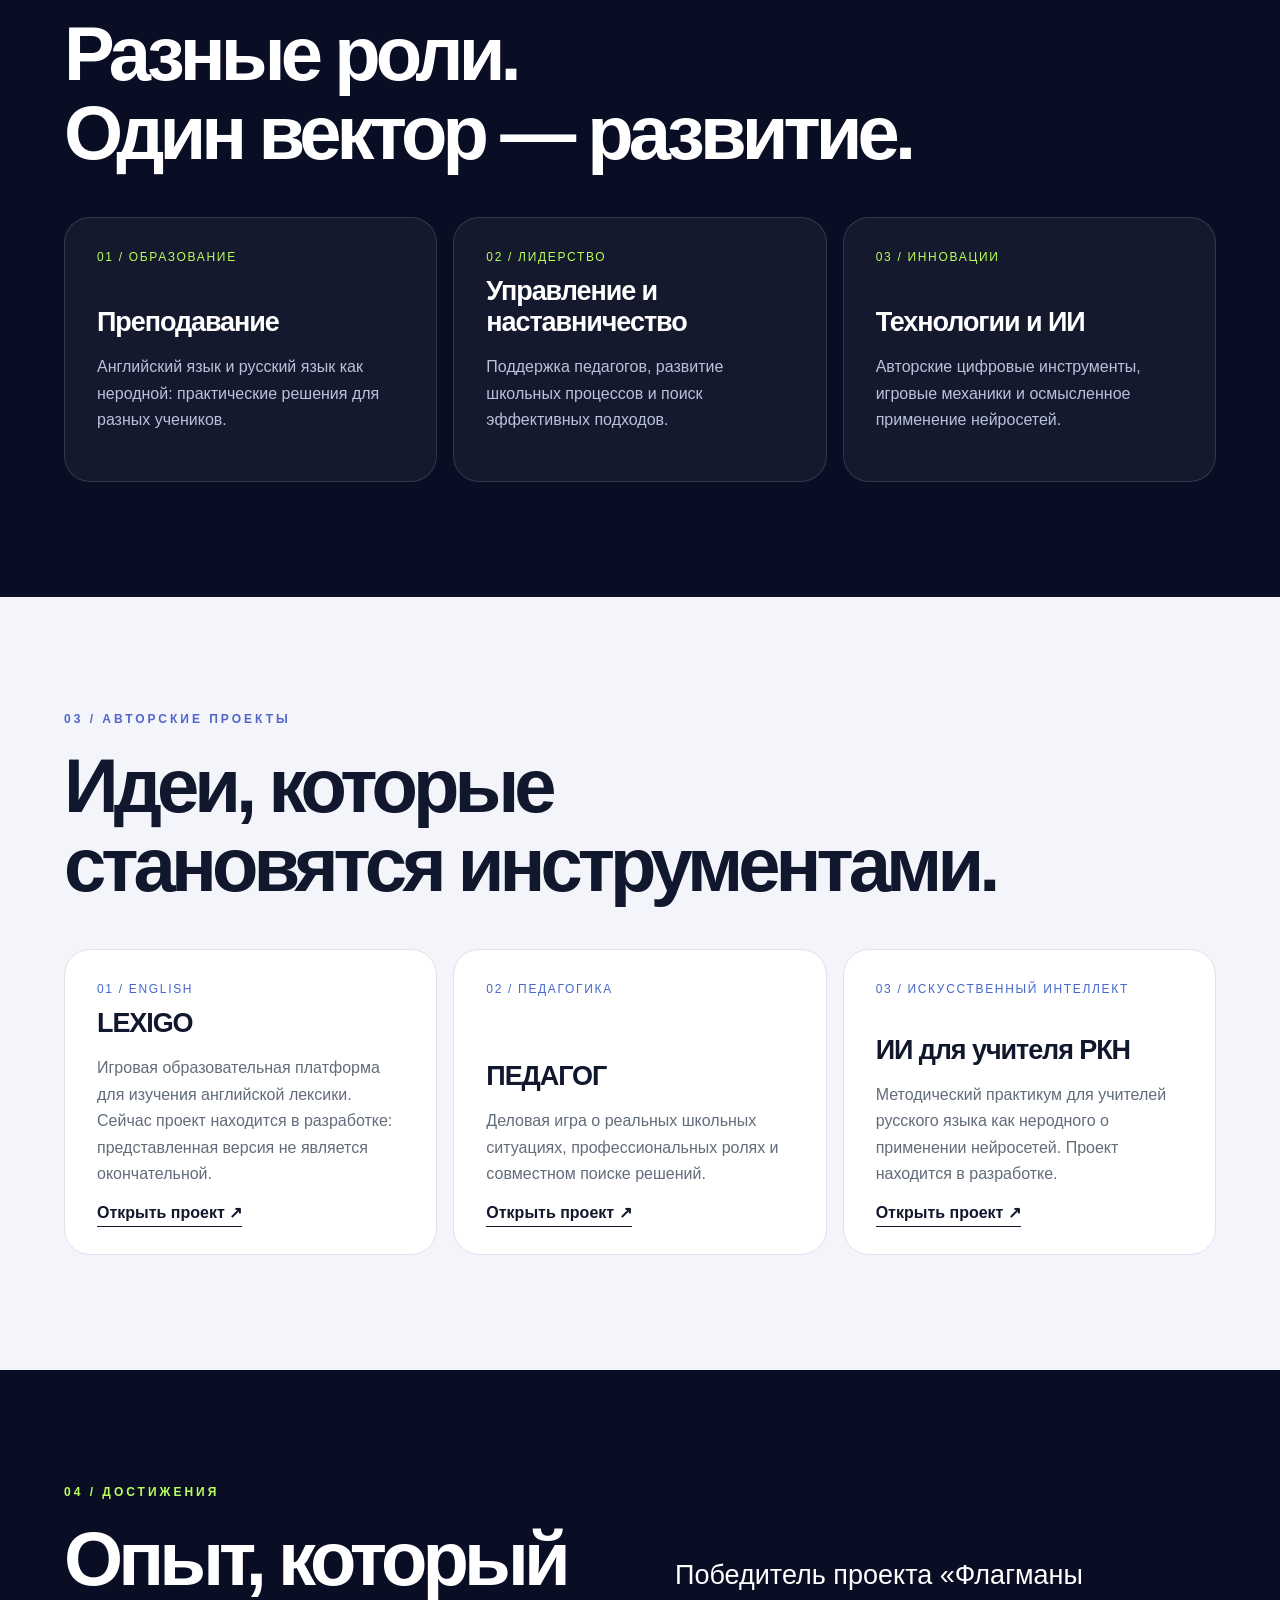
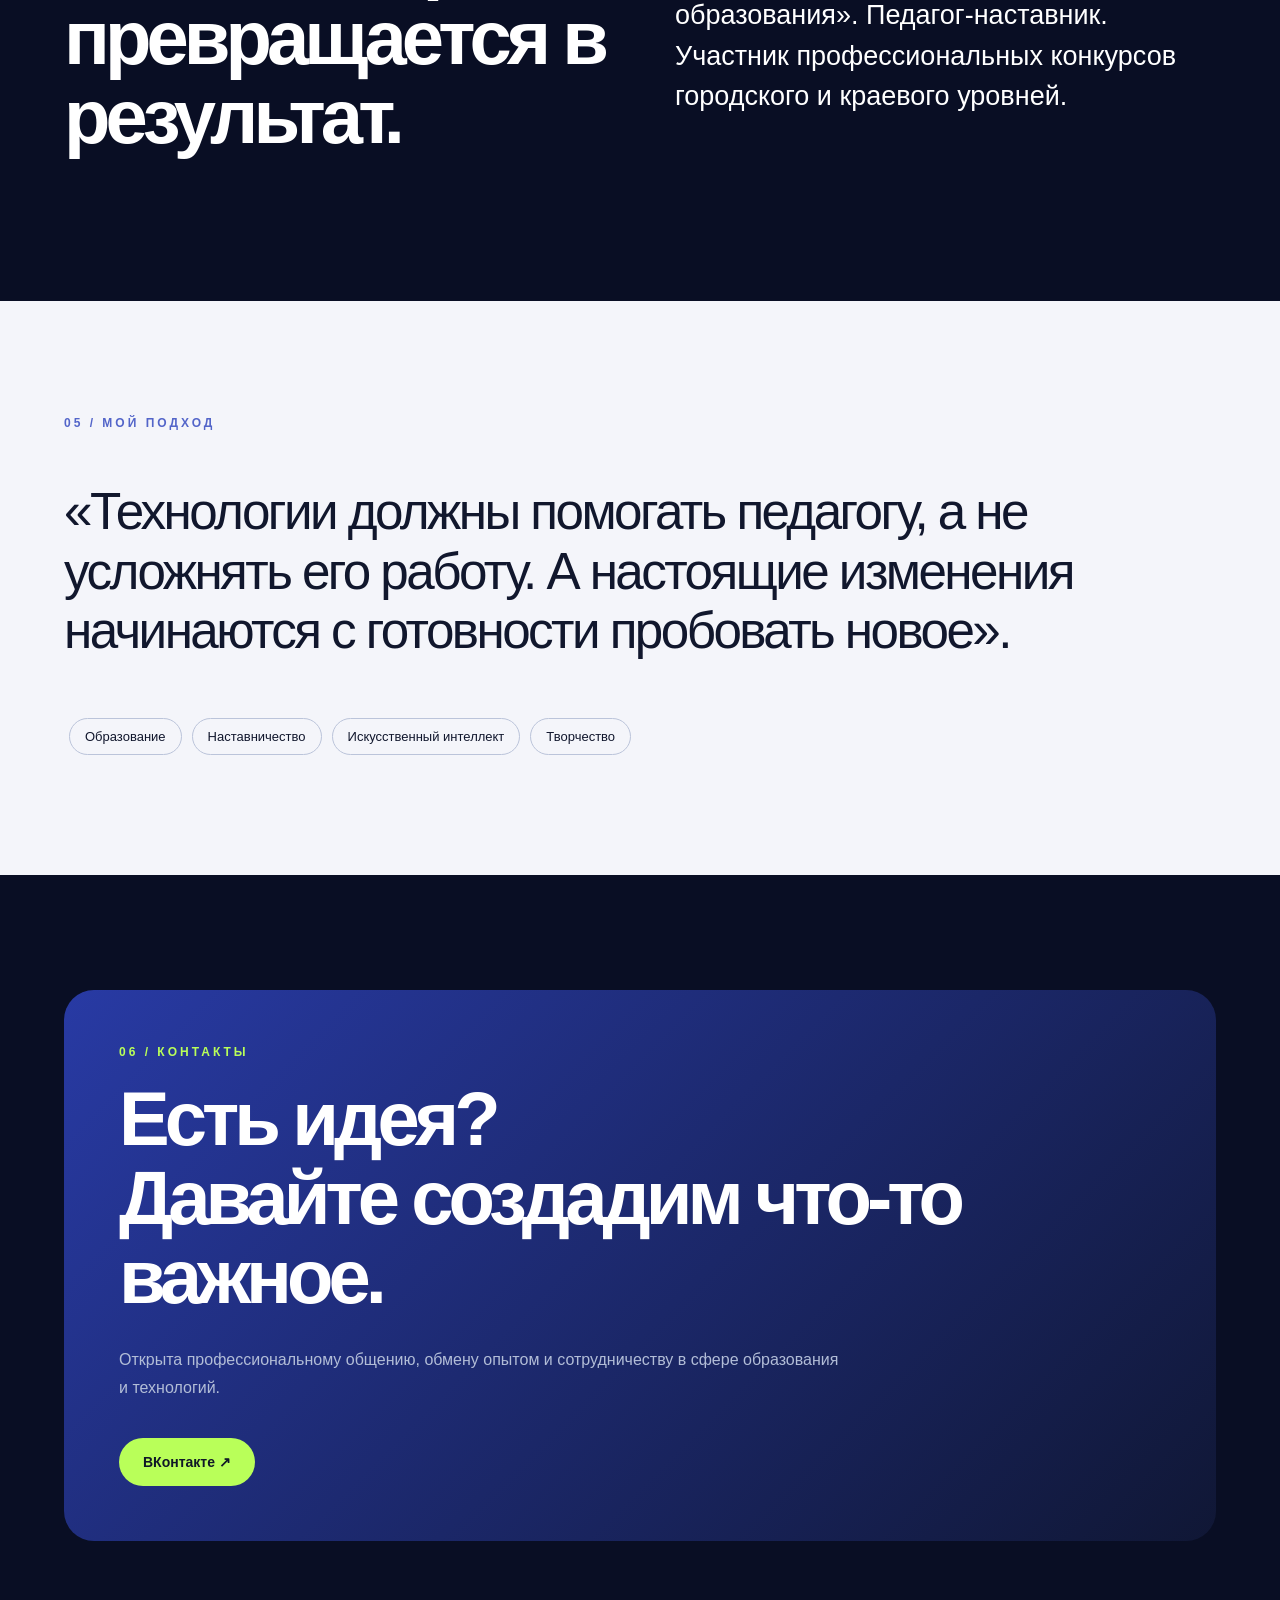
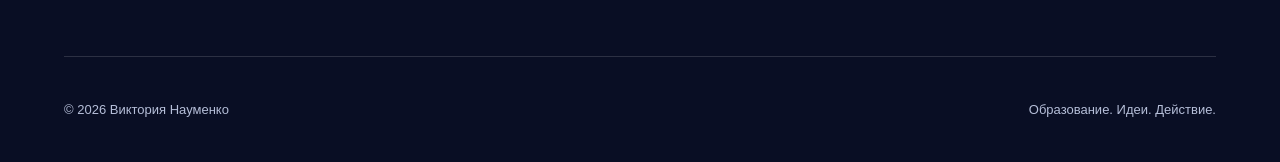
==== commit 7f358d20: "Clarify LEXIGO preview status and confirm RKN project URL" ====
--- a/index.html
+++ b/index.html
@@ -1 +1 @@
-<!doctype html><html lang="ru"><head><meta charset="UTF-8"><meta name="viewport" content="width=device-width,initial-scale=1"><meta name="description" content="Виктория Науменко — педагог, наставник и автор образовательных проектов"><meta name="theme-color" content="#090e24"><title>Виктория Науменко — проектирую будущее образования</title><style>:root{--bg:#090e24;--light:#f4f5fa;--ink:#11172d;--accent:#b9ff59}*{box-sizing:border-box}html{scroll-behavior:smooth}body{margin:0;font-family:Inter,Arial,sans-serif;background:var(--bg);color:white}a{color:inherit;text-decoration:none}button,a{transition:.25s}a:focus-visible{outline:3px solid var(--accent);outline-offset:4px}.wrap{width:min(1160px,90%);margin:auto}header{position:absolute;z-index:3;top:0;width:100%;padding:26px 0}.nav{display:flex;align-items:center;justify-content:space-between;gap:20px}.logo{font-weight:800;letter-spacing:-.05em;font-size:24px}.logo span,.accent{color:var(--accent)}nav{display:flex;gap:25px;font-size:13px}nav a:hover{color:var(--accent)}.pill{border:1px solid #ffffff55;padding:12px 20px;border-radius:40px}.pill:hover{background:var(--accent);color:var(--ink)}.hero{position:relative;min-height:95vh;display:flex;align-items:center;overflow:hidden;background:radial-gradient(ellipse at 75% 35%,#3349c7 0%,#131b58 30%,#090e24 68%)}.orb{position:absolute;right:-13%;top:3%;width:70vw;max-width:900px;aspect-ratio:1;border:1px solid #a4bbff55;border-radius:50%;box-shadow:0 0 110px #657aff40,inset 0 0 110px #657aff25;transform:rotate(-30deg)}.orb:before,.orb:after{content:"";position:absolute;border-radius:50%;inset:12%;border:1px solid #b2c4ff66;transform:scaleX(.55) rotate(45deg)}.orb:after{inset:22%;transform:scaleX(1.8) rotate(-35deg)}.hero .wrap{position:relative;z-index:2;padding:150px 0 120px}.eyebrow{font-size:12px;text-transform:uppercase;letter-spacing:.25em;color:var(--accent);font-weight:700}.hero h1{font-size:clamp(64px,11vw,148px);letter-spacing:-.085em;line-height:.93;margin:30px 0;max-width:980px}.hero h1 em{font-style:normal;color:var(--accent)}.hero p{max-width:530px;font-size:clamp(17px,2vw,22px);line-height:1.6;color:#d2d9f3}.actions{display:flex;gap:12px;flex-wrap:wrap;margin-top:35px}.btn{display:inline-flex;align-items:center;justify-content:center;border-radius:100px;background:var(--accent);color:#101827;padding:16px 24px;font-weight:700;font-size:14px}.btn:hover{transform:translateY(-3px);box-shadow:0 12px 35px #b9ff5930}.btn.secondary{background:#ffffff12;border:1px solid #ffffff50;color:white}.section{padding:115px 0}.section h2{font-size:clamp(38px,6vw,76px);line-height:1.04;letter-spacing:-.065em;margin:20px 0 30px}.lead{font-size:clamp(19px,2.2vw,27px);line-height:1.5;max-width:800px}.muted{color:#b2bdd7;line-height:1.8}.light{background:var(--light);color:var(--ink)}.light .muted{color:#566078}.grid{display:grid;grid-template-columns:repeat(3,1fr);gap:16px;margin-top:45px}.card{border-radius:26px;padding:32px;background:#ffffff0c;border:1px solid #ffffff22;min-height:260px;display:flex;flex-direction:column;justify-content:space-between}.light .card{background:white;border-color:#dfe2eb}.card h3{font-size:27px;letter-spacing:-.04em;margin:12px 0}.card p{line-height:1.65;color:#b8c2da}.light .card p{color:#626c7b}.number{font-size:12px;color:var(--accent);letter-spacing:.14em}.light .number{color:#4667cc}.card a{align-self:flex-start;border-bottom:1px solid currentColor;padding-bottom:5px;font-weight:700}.card a:hover{color:var(--accent)}.light .card a:hover{color:#3456c8}.split{display:grid;grid-template-columns:1fr 1fr;gap:70px;align-items:center}.statement{font-size:clamp(28px,4vw,54px);line-height:1.17;letter-spacing:-.05em}.tag{display:inline-block;border:1px solid #bbc4da;border-radius:30px;padding:10px 15px;margin:5px;font-size:13px}.banner{border-radius:30px;background:linear-gradient(135deg,#283aa4,#101735);padding:55px}.banner p{max-width:730px}.footer{padding:45px 0;border-top:1px solid #ffffff24;display:flex;justify-content:space-between;gap:20px;flex-wrap:wrap;font-size:13px;color:#b5bed8}@media(max-width:750px){header{padding:18px 0}nav{gap:12px;font-size:12px}nav a:nth-child(1),nav a:nth-child(2){display:none}.hero{min-height:780px}.hero .wrap{padding:160px 0 90px}.hero h1{font-size:clamp(58px,13vw,90px)}.orb{width:115vw;right:-65%;top:12%}.grid,.split{grid-template-columns:1fr}.section{padding:75px 0}.card{min-height:230px}.banner{padding:30px}}@media(prefers-reduced-motion:reduce){html{scroll-behavior:auto}*,*:before,*:after{transition:none!important}}</style></head><body><header><div class="wrap nav"><a class="logo" href="#">VN<span>.</span></a><nav aria-label="Основная навигация"><a href="#about">Обо мне</a><a href="#focus">Направления</a><a href="#projects">Проекты</a><a href="#contact" class="pill">Связаться</a></nav></div></header><main><section class="hero"><div class="orb" aria-hidden="true"></div><div class="wrap"><div class="eyebrow">Педагогика × технологии × идеи</div><h1>Виктория<br><em>Науменко.</em></h1><p>Преподаю, управляю, создаю. Соединяю педагогический опыт, современные технологии и идеи, которые помогают образованию двигаться вперёд.</p><div class="actions"><a class="btn" href="#projects">Мои проекты ↗</a><a class="btn secondary" href="#about">Познакомиться ближе ↓</a></div></div></section><section id="about" class="section light"><div class="wrap split"><div><div class="eyebrow" style="color:#5365c9">01 / Обо мне</div><h2>Не просто следовать изменениям. <span style="color:#5867c8">Создавать их.</span></h2></div><div><p class="lead">Я — Виктория Науменко, заместитель директора школы, учитель английского языка и русского языка как неродного, педагог-наставник.</p><p class="muted">Мне интересно превращать идеи в работающие образовательные инструменты. В моей практике встречаются преподавание, управление, наставничество, разработка цифровых проектов и применение искусственного интеллекта.</p></div></div></section><section id="focus" class="section"><div class="wrap"><div class="eyebrow">02 / Чем занимаюсь</div><h2>Разные роли.<br>Один вектор — развитие.</h2><div class="grid"><article class="card"><span class="number">01 / ОБРАЗОВАНИЕ</span><div><h3>Преподавание</h3><p>Английский язык и русский язык как неродной: практические решения для разных учеников.</p></div></article><article class="card"><span class="number">02 / ЛИДЕРСТВО</span><div><h3>Управление и наставничество</h3><p>Поддержка педагогов, развитие школьных процессов и поиск эффективных подходов.</p></div></article><article class="card"><span class="number">03 / ИННОВАЦИИ</span><div><h3>Технологии и ИИ</h3><p>Авторские цифровые инструменты, игровые механики и осмысленное применение нейросетей.</p></div></article></div></div></section><section id="projects" class="section light"><div class="wrap"><div class="eyebrow" style="color:#5365c9">03 / Авторские проекты</div><h2>Идеи, которые<br>становятся инструментами.</h2><div class="grid"><article class="card"><span class="number">01 / ENGLISH</span><div><h3>LEXIGO</h3><p>Игровая образовательная платформа для изучения английской лексики. Проект находится в разработке.</p><a href="https://0011nvg.github.io/lexigo/" target="_blank" rel="noopener noreferrer">Открыть проект ↗</a></div></article><article class="card"><span class="number">02 / ПЕДАГОГИКА</span><div><h3>ПЕДАГОГ</h3><p>Деловая игра о реальных школьных ситуациях, профессиональных ролях и совместном поиске решений.</p><a href="https://0011nvg.github.io/pedagog/" target="_blank" rel="noopener noreferrer">Открыть проект ↗</a></div></article><article class="card"><span class="number">03 / ИСКУССТВЕННЫЙ ИНТЕЛЛЕКТ</span><div><h3>ИИ для учителя РКН</h3><p>Методический практикум для учителей русского языка как неродного о применении нейросетей. Проект находится в разработке.</p><a href="https://0011nvg.github.io/-rkn-ai-praktikum/" target="_blank" rel="noopener noreferrer">Открыть проект ↗</a></div></article></div></div></section><section id="awards" class="section"><div class="wrap split"><div><div class="eyebrow">04 / Достижения</div><h2>Опыт, который превращается в результат.</h2></div><div><p class="lead">Победитель проекта «Флагманы образования». Педагог-наставник. Участник профессиональных конкурсов городского и краевого уровней.</p></div></div></section><section class="section light"><div class="wrap"><div class="eyebrow" style="color:#5365c9">05 / Мой подход</div><p class="statement">«Технологии должны помогать педагогу, а не усложнять его работу. А настоящие изменения начинаются с готовности пробовать новое».</p><div><span class="tag">Образование</span><span class="tag">Наставничество</span><span class="tag">Искусственный интеллект</span><span class="tag">Творчество</span></div></div></section><section id="contact" class="section"><div class="wrap"><div class="banner"><div class="eyebrow">06 / Контакты</div><h2>Есть идея?<br>Давайте создадим что-то важное.</h2><p class="muted">Открыта профессиональному общению, обмену опытом и сотрудничеству в сфере образования и технологий.</p><div class="actions"><a class="btn" href="https://vk.ru/designingthefuture" target="_blank" rel="noopener noreferrer">ВКонтакте ↗</a></div></div></div></section></main><footer><div class="wrap footer"><span>© 2026 Виктория Науменко</span><span>Образование. Идеи. Действие.</span></div></footer></body></html>+<!doctype html><html lang="ru"><head><meta charset="UTF-8"><meta name="viewport" content="width=device-width,initial-scale=1"><meta name="description" content="Виктория Науменко — педагог, наставник и автор образовательных проектов"><meta name="theme-color" content="#090e24"><title>Виктория Науменко — проектирую будущее образования</title><style>:root{--bg:#090e24;--light:#f4f5fa;--ink:#11172d;--accent:#b9ff59}*{box-sizing:border-box}html{scroll-behavior:smooth}body{margin:0;font-family:Inter,Arial,sans-serif;background:var(--bg);color:white}a{color:inherit;text-decoration:none}button,a{transition:.25s}a:focus-visible{outline:3px solid var(--accent);outline-offset:4px}.wrap{width:min(1160px,90%);margin:auto}header{position:absolute;z-index:3;top:0;width:100%;padding:26px 0}.nav{display:flex;align-items:center;justify-content:space-between;gap:20px}.logo{font-weight:800;letter-spacing:-.05em;font-size:24px}.logo span,.accent{color:var(--accent)}nav{display:flex;gap:25px;font-size:13px}nav a:hover{color:var(--accent)}.pill{border:1px solid #ffffff55;padding:12px 20px;border-radius:40px}.pill:hover{background:var(--accent);color:var(--ink)}.hero{position:relative;min-height:95vh;display:flex;align-items:center;overflow:hidden;background:radial-gradient(ellipse at 75% 35%,#3349c7 0%,#131b58 30%,#090e24 68%)}.orb{position:absolute;right:-13%;top:3%;width:70vw;max-width:900px;aspect-ratio:1;border:1px solid #a4bbff55;border-radius:50%;box-shadow:0 0 110px #657aff40,inset 0 0 110px #657aff25;transform:rotate(-30deg)}.orb:before,.orb:after{content:"";position:absolute;border-radius:50%;inset:12%;border:1px solid #b2c4ff66;transform:scaleX(.55) rotate(45deg)}.orb:after{inset:22%;transform:scaleX(1.8) rotate(-35deg)}.hero .wrap{position:relative;z-index:2;padding:150px 0 120px}.eyebrow{font-size:12px;text-transform:uppercase;letter-spacing:.25em;color:var(--accent);font-weight:700}.hero h1{font-size:clamp(64px,11vw,148px);letter-spacing:-.085em;line-height:.93;margin:30px 0;max-width:980px}.hero h1 em{font-style:normal;color:var(--accent)}.hero p{max-width:530px;font-size:clamp(17px,2vw,22px);line-height:1.6;color:#d2d9f3}.actions{display:flex;gap:12px;flex-wrap:wrap;margin-top:35px}.btn{display:inline-flex;align-items:center;justify-content:center;border-radius:100px;background:var(--accent);color:#101827;padding:16px 24px;font-weight:700;font-size:14px}.btn:hover{transform:translateY(-3px);box-shadow:0 12px 35px #b9ff5930}.btn.secondary{background:#ffffff12;border:1px solid #ffffff50;color:white}.section{padding:115px 0}.section h2{font-size:clamp(38px,6vw,76px);line-height:1.04;letter-spacing:-.065em;margin:20px 0 30px}.lead{font-size:clamp(19px,2.2vw,27px);line-height:1.5;max-width:800px}.muted{color:#b2bdd7;line-height:1.8}.light{background:var(--light);color:var(--ink)}.light .muted{color:#566078}.grid{display:grid;grid-template-columns:repeat(3,1fr);gap:16px;margin-top:45px}.card{border-radius:26px;padding:32px;background:#ffffff0c;border:1px solid #ffffff22;min-height:260px;display:flex;flex-direction:column;justify-content:space-between}.light .card{background:white;border-color:#dfe2eb}.card h3{font-size:27px;letter-spacing:-.04em;margin:12px 0}.card p{line-height:1.65;color:#b8c2da}.light .card p{color:#626c7b}.number{font-size:12px;color:var(--accent);letter-spacing:.14em}.light .number{color:#4667cc}.card a{align-self:flex-start;border-bottom:1px solid currentColor;padding-bottom:5px;font-weight:700}.card a:hover{color:var(--accent)}.light .card a:hover{color:#3456c8}.split{display:grid;grid-template-columns:1fr 1fr;gap:70px;align-items:center}.statement{font-size:clamp(28px,4vw,54px);line-height:1.17;letter-spacing:-.05em}.tag{display:inline-block;border:1px solid #bbc4da;border-radius:30px;padding:10px 15px;margin:5px;font-size:13px}.banner{border-radius:30px;background:linear-gradient(135deg,#283aa4,#101735);padding:55px}.banner p{max-width:730px}.footer{padding:45px 0;border-top:1px solid #ffffff24;display:flex;justify-content:space-between;gap:20px;flex-wrap:wrap;font-size:13px;color:#b5bed8}@media(max-width:750px){header{padding:18px 0}nav{gap:12px;font-size:12px}nav a:nth-child(1),nav a:nth-child(2){display:none}.hero{min-height:780px}.hero .wrap{padding:160px 0 90px}.hero h1{font-size:clamp(58px,13vw,90px)}.orb{width:115vw;right:-65%;top:12%}.grid,.split{grid-template-columns:1fr}.section{padding:75px 0}.card{min-height:230px}.banner{padding:30px}}@media(prefers-reduced-motion:reduce){html{scroll-behavior:auto}*,*:before,*:after{transition:none!important}}</style></head><body><header><div class="wrap nav"><a class="logo" href="#">VN<span>.</span></a><nav aria-label="Основная навигация"><a href="#about">Обо мне</a><a href="#focus">Направления</a><a href="#projects">Проекты</a><a href="#contact" class="pill">Связаться</a></nav></div></header><main><section class="hero"><div class="orb" aria-hidden="true"></div><div class="wrap"><div class="eyebrow">Педагогика × технологии × идеи</div><h1>Виктория<br><em>Науменко.</em></h1><p>Преподаю, управляю, создаю. Соединяю педагогический опыт, современные технологии и идеи, которые помогают образованию двигаться вперёд.</p><div class="actions"><a class="btn" href="#projects">Мои проекты ↗</a><a class="btn secondary" href="#about">Познакомиться ближе ↓</a></div></div></section><section id="about" class="section light"><div class="wrap split"><div><div class="eyebrow" style="color:#5365c9">01 / Обо мне</div><h2>Не просто следовать изменениям. <span style="color:#5867c8">Создавать их.</span></h2></div><div><p class="lead">Я — Виктория Науменко, заместитель директора школы, учитель английского языка и русского языка как неродного, педагог-наставник.</p><p class="muted">Мне интересно превращать идеи в работающие образовательные инструменты. В моей практике встречаются преподавание, управление, наставничество, разработка цифровых проектов и применение искусственного интеллекта.</p></div></div></section><section id="focus" class="section"><div class="wrap"><div class="eyebrow">02 / Чем занимаюсь</div><h2>Разные роли.<br>Один вектор — развитие.</h2><div class="grid"><article class="card"><span class="number">01 / ОБРАЗОВАНИЕ</span><div><h3>Преподавание</h3><p>Английский язык и русский язык как неродной: практические решения для разных учеников.</p></div></article><article class="card"><span class="number">02 / ЛИДЕРСТВО</span><div><h3>Управление и наставничество</h3><p>Поддержка педагогов, развитие школьных процессов и поиск эффективных подходов.</p></div></article><article class="card"><span class="number">03 / ИННОВАЦИИ</span><div><h3>Технологии и ИИ</h3><p>Авторские цифровые инструменты, игровые механики и осмысленное применение нейросетей.</p></div></article></div></div></section><section id="projects" class="section light"><div class="wrap"><div class="eyebrow" style="color:#5365c9">03 / Авторские проекты</div><h2>Идеи, которые<br>становятся инструментами.</h2><div class="grid"><article class="card"><span class="number">01 / ENGLISH</span><div><h3>LEXIGO</h3><p>Игровая образовательная платформа для изучения английской лексики. Сейчас проект находится в разработке: представленная версия не является окончательной.</p><a href="https://0011nvg.github.io/lexigo/" target="_blank" rel="noopener noreferrer">Открыть проект ↗</a></div></article><article class="card"><span class="number">02 / ПЕДАГОГИКА</span><div><h3>ПЕДАГОГ</h3><p>Деловая игра о реальных школьных ситуациях, профессиональных ролях и совместном поиске решений.</p><a href="https://0011nvg.github.io/pedagog/" target="_blank" rel="noopener noreferrer">Открыть проект ↗</a></div></article><article class="card"><span class="number">03 / ИСКУССТВЕННЫЙ ИНТЕЛЛЕКТ</span><div><h3>ИИ для учителя РКН</h3><p>Методический практикум для учителей русского языка как неродного о применении нейросетей. Проект находится в разработке.</p><a href="https://0011nvg.github.io/-rkn-ai-praktikum/" target="_blank" rel="noopener noreferrer">Открыть проект ↗</a></div></article></div></div></section><section id="awards" class="section"><div class="wrap split"><div><div class="eyebrow">04 / Достижения</div><h2>Опыт, который превращается в результат.</h2></div><div><p class="lead">Победитель проекта «Флагманы образования». Педагог-наставник. Участник профессиональных конкурсов городского и краевого уровней.</p></div></div></section><section class="section light"><div class="wrap"><div class="eyebrow" style="color:#5365c9">05 / Мой подход</div><p class="statement">«Технологии должны помогать педагогу, а не усложнять его работу. А настоящие изменения начинаются с готовности пробовать новое».</p><div><span class="tag">Образование</span><span class="tag">Наставничество</span><span class="tag">Искусственный интеллект</span><span class="tag">Творчество</span></div></div></section><section id="contact" class="section"><div class="wrap"><div class="banner"><div class="eyebrow">06 / Контакты</div><h2>Есть идея?<br>Давайте создадим что-то важное.</h2><p class="muted">Открыта профессиональному общению, обмену опытом и сотрудничеству в сфере образования и технологий.</p><div class="actions"><a class="btn" href="https://vk.ru/designingthefuture" target="_blank" rel="noopener noreferrer">ВКонтакте ↗</a></div></div></div></section></main><footer><div class="wrap footer"><span>© 2026 Виктория Науменко</span><span>Образование. Идеи. Действие.</span></div></footer></body></html>
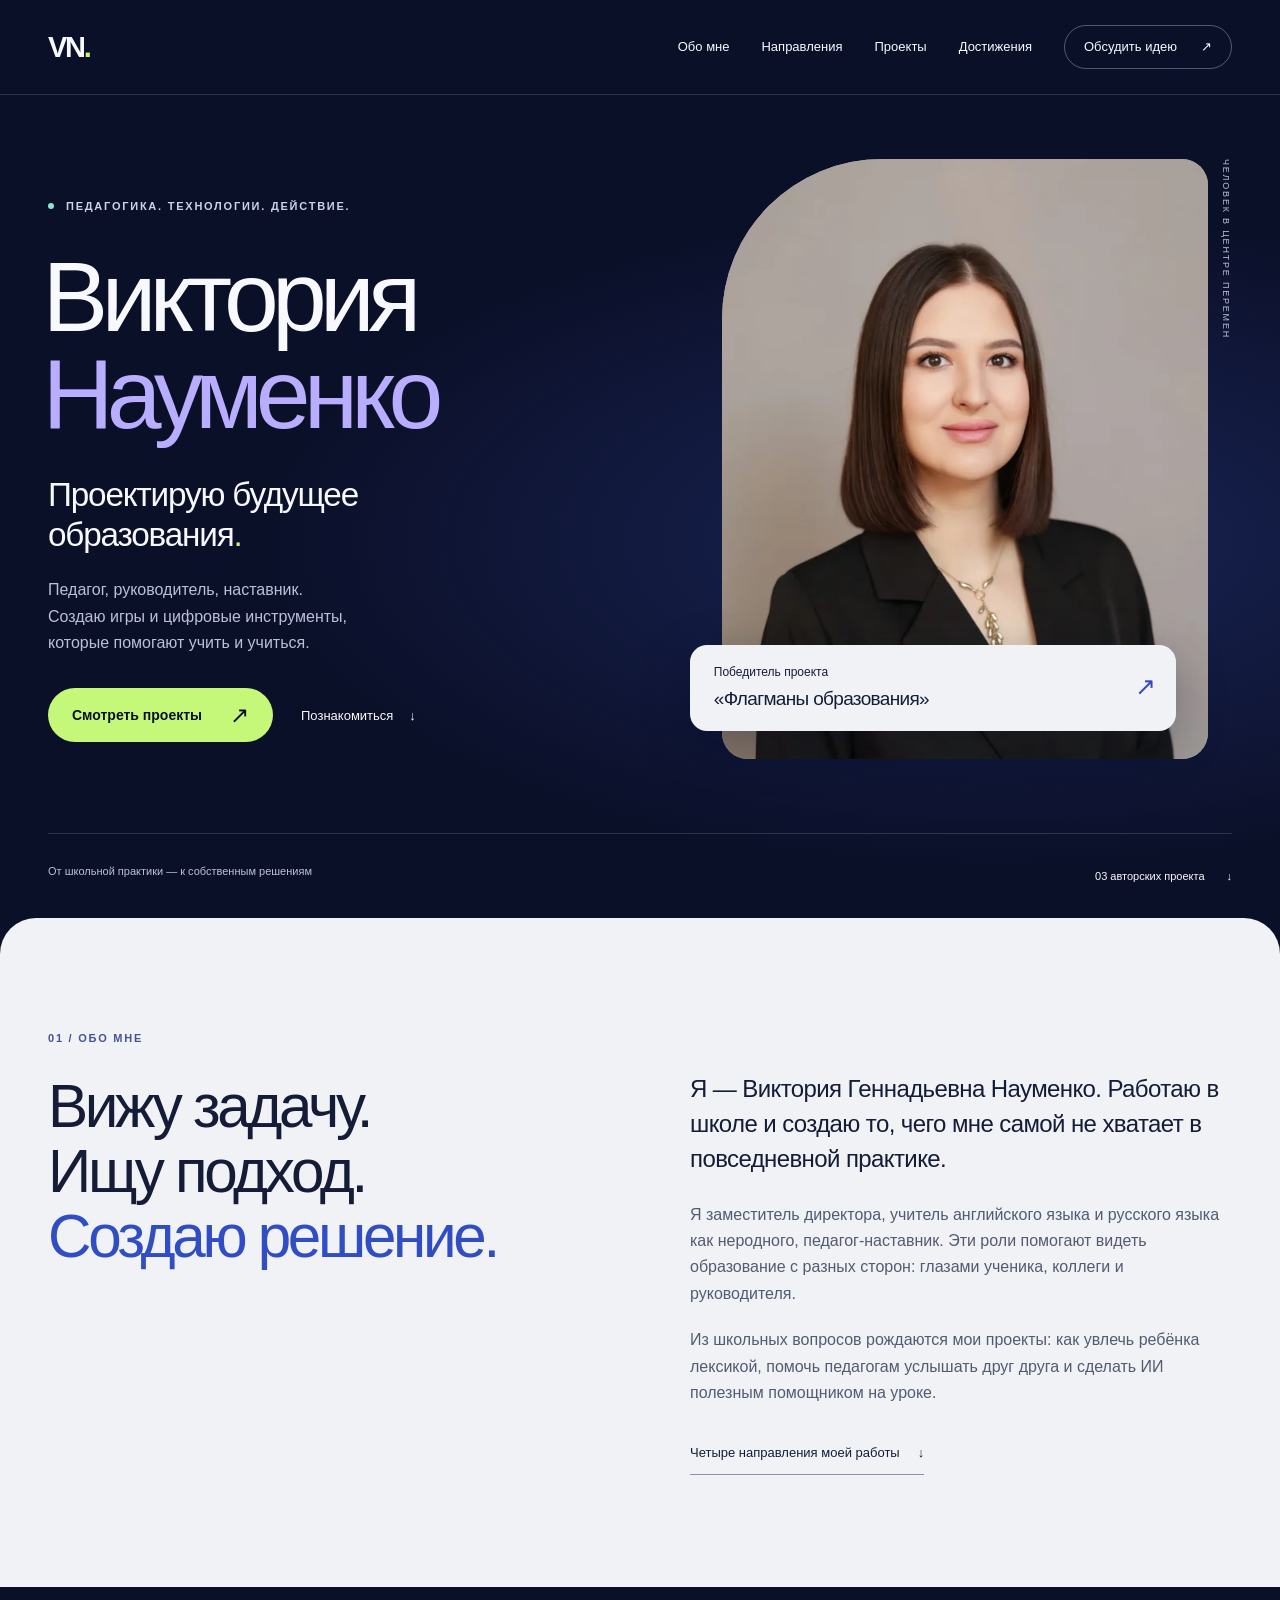
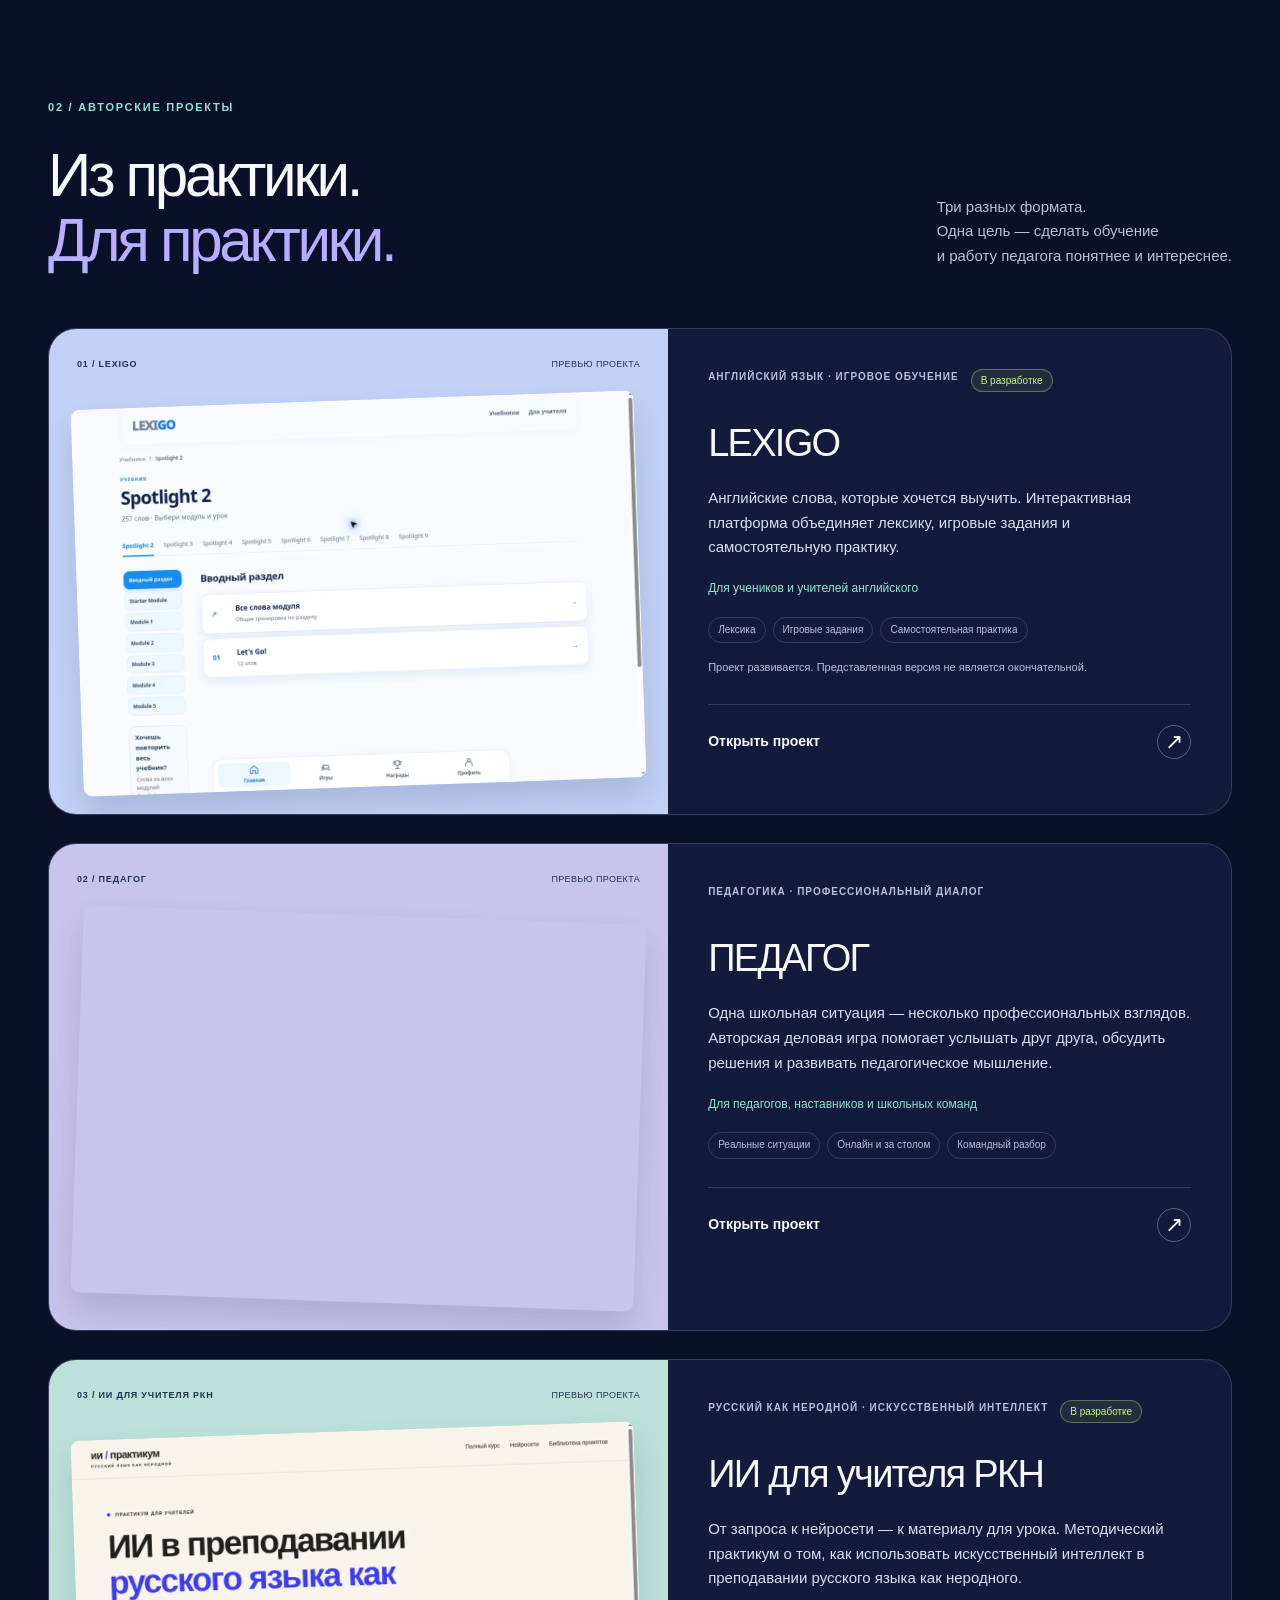
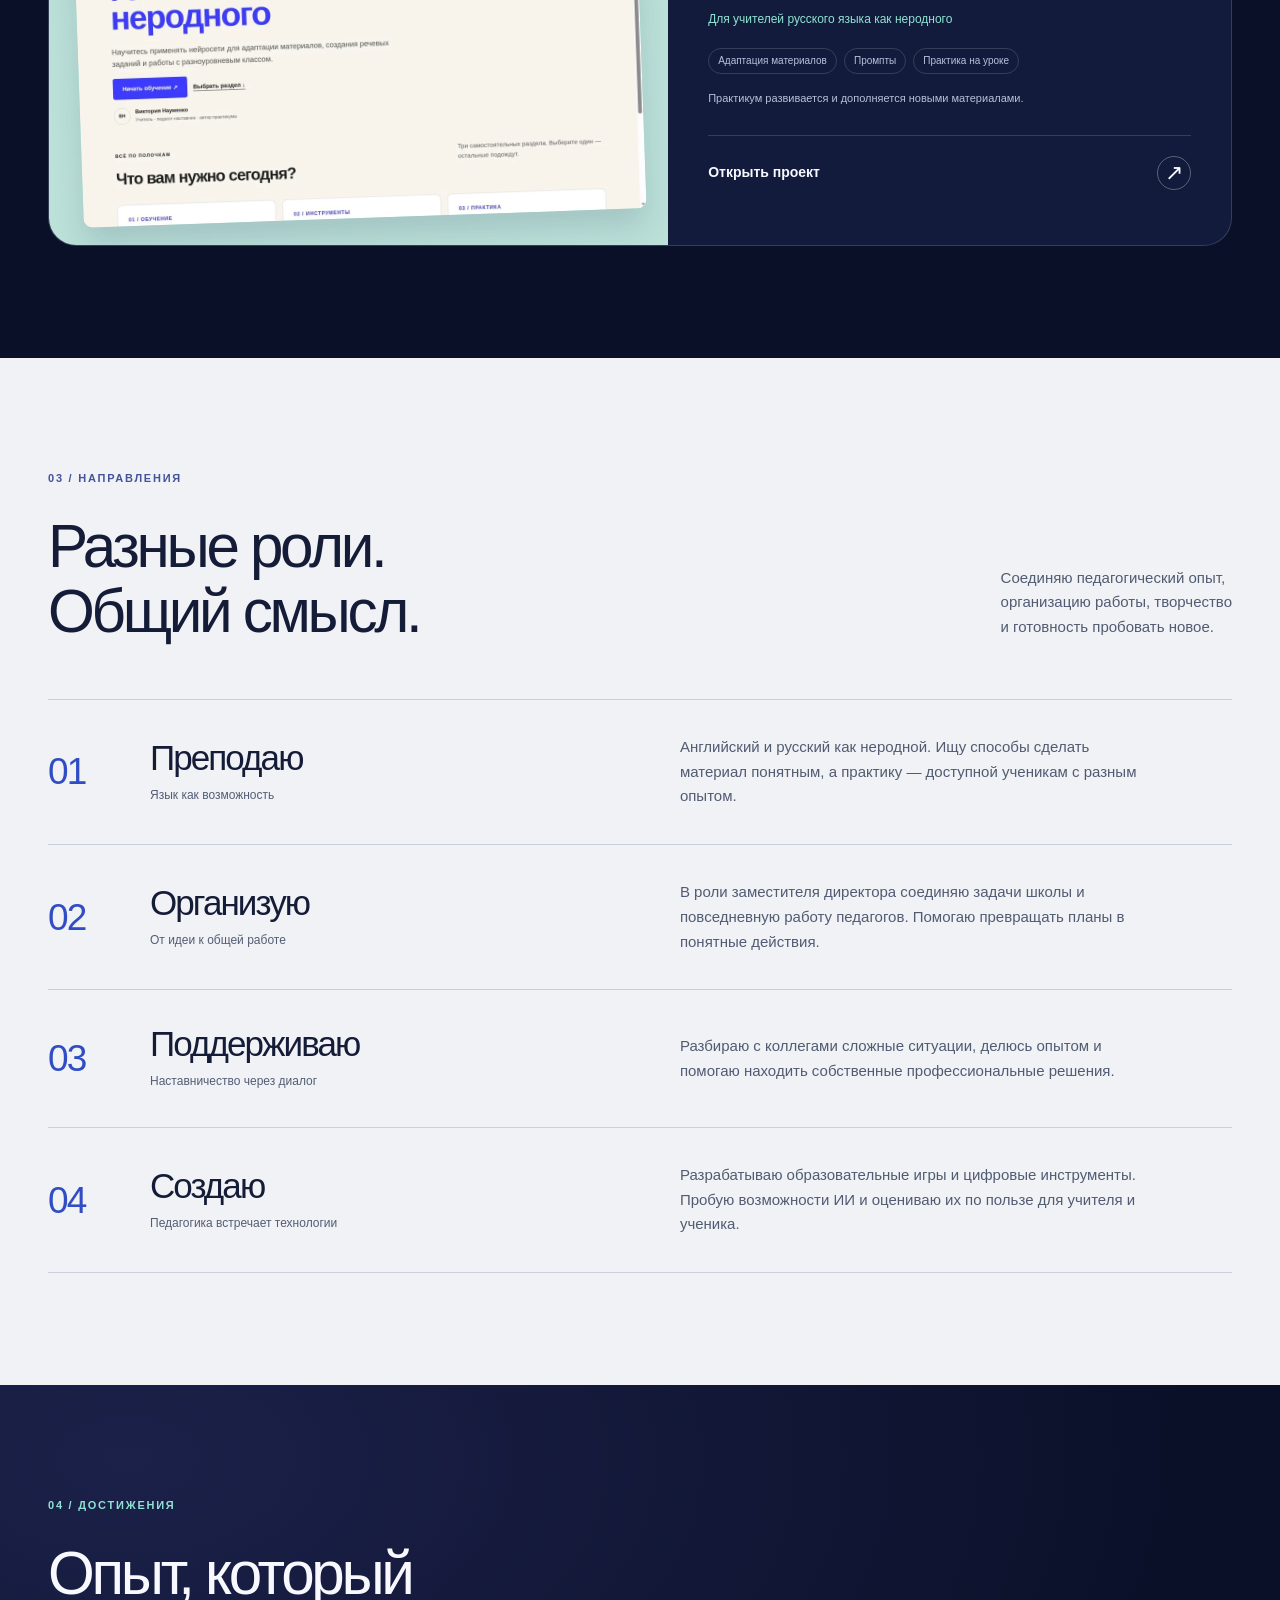
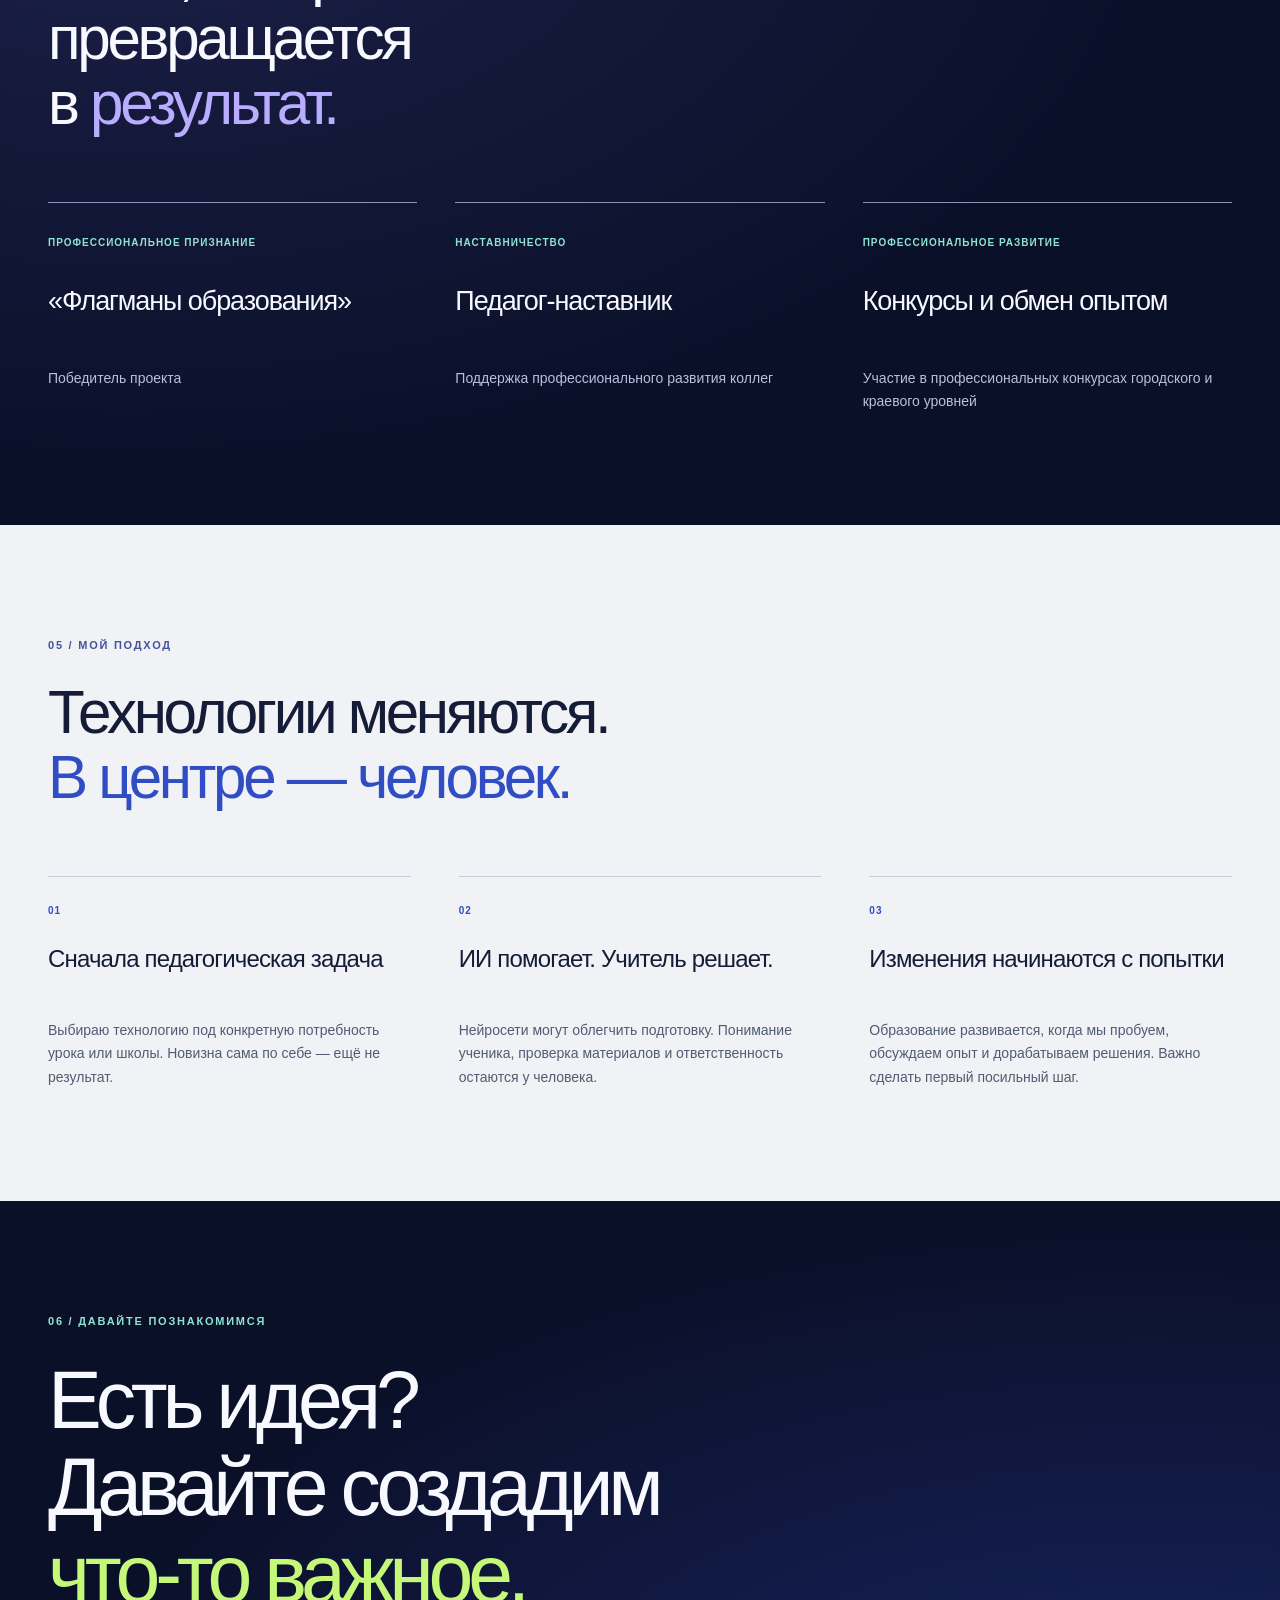
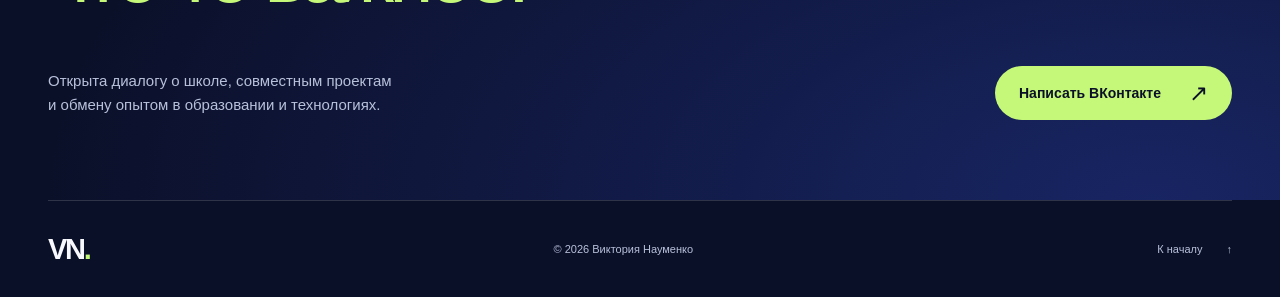
==== commit 0c0b6d7f: "Redesign Victoria Naumenko portfolio with portrait and real project previews" ====
--- a/index.html
+++ b/index.html
@@ -1 +1,108 @@
-<!doctype html><html lang="ru"><head><meta charset="UTF-8"><meta name="viewport" content="width=device-width,initial-scale=1"><meta name="description" content="Виктория Науменко — педагог, наставник и автор образовательных проектов"><meta name="theme-color" content="#090e24"><title>Виктория Науменко — проектирую будущее образования</title><style>:root{--bg:#090e24;--light:#f4f5fa;--ink:#11172d;--accent:#b9ff59}*{box-sizing:border-box}html{scroll-behavior:smooth}body{margin:0;font-family:Inter,Arial,sans-serif;background:var(--bg);color:white}a{color:inherit;text-decoration:none}button,a{transition:.25s}a:focus-visible{outline:3px solid var(--accent);outline-offset:4px}.wrap{width:min(1160px,90%);margin:auto}header{position:absolute;z-index:3;top:0;width:100%;padding:26px 0}.nav{display:flex;align-items:center;justify-content:space-between;gap:20px}.logo{font-weight:800;letter-spacing:-.05em;font-size:24px}.logo span,.accent{color:var(--accent)}nav{display:flex;gap:25px;font-size:13px}nav a:hover{color:var(--accent)}.pill{border:1px solid #ffffff55;padding:12px 20px;border-radius:40px}.pill:hover{background:var(--accent);color:var(--ink)}.hero{position:relative;min-height:95vh;display:flex;align-items:center;overflow:hidden;background:radial-gradient(ellipse at 75% 35%,#3349c7 0%,#131b58 30%,#090e24 68%)}.orb{position:absolute;right:-13%;top:3%;width:70vw;max-width:900px;aspect-ratio:1;border:1px solid #a4bbff55;border-radius:50%;box-shadow:0 0 110px #657aff40,inset 0 0 110px #657aff25;transform:rotate(-30deg)}.orb:before,.orb:after{content:"";position:absolute;border-radius:50%;inset:12%;border:1px solid #b2c4ff66;transform:scaleX(.55) rotate(45deg)}.orb:after{inset:22%;transform:scaleX(1.8) rotate(-35deg)}.hero .wrap{position:relative;z-index:2;padding:150px 0 120px}.eyebrow{font-size:12px;text-transform:uppercase;letter-spacing:.25em;color:var(--accent);font-weight:700}.hero h1{font-size:clamp(64px,11vw,148px);letter-spacing:-.085em;line-height:.93;margin:30px 0;max-width:980px}.hero h1 em{font-style:normal;color:var(--accent)}.hero p{max-width:530px;font-size:clamp(17px,2vw,22px);line-height:1.6;color:#d2d9f3}.actions{display:flex;gap:12px;flex-wrap:wrap;margin-top:35px}.btn{display:inline-flex;align-items:center;justify-content:center;border-radius:100px;background:var(--accent);color:#101827;padding:16px 24px;font-weight:700;font-size:14px}.btn:hover{transform:translateY(-3px);box-shadow:0 12px 35px #b9ff5930}.btn.secondary{background:#ffffff12;border:1px solid #ffffff50;color:white}.section{padding:115px 0}.section h2{font-size:clamp(38px,6vw,76px);line-height:1.04;letter-spacing:-.065em;margin:20px 0 30px}.lead{font-size:clamp(19px,2.2vw,27px);line-height:1.5;max-width:800px}.muted{color:#b2bdd7;line-height:1.8}.light{background:var(--light);color:var(--ink)}.light .muted{color:#566078}.grid{display:grid;grid-template-columns:repeat(3,1fr);gap:16px;margin-top:45px}.card{border-radius:26px;padding:32px;background:#ffffff0c;border:1px solid #ffffff22;min-height:260px;display:flex;flex-direction:column;justify-content:space-between}.light .card{background:white;border-color:#dfe2eb}.card h3{font-size:27px;letter-spacing:-.04em;margin:12px 0}.card p{line-height:1.65;color:#b8c2da}.light .card p{color:#626c7b}.number{font-size:12px;color:var(--accent);letter-spacing:.14em}.light .number{color:#4667cc}.card a{align-self:flex-start;border-bottom:1px solid currentColor;padding-bottom:5px;font-weight:700}.card a:hover{color:var(--accent)}.light .card a:hover{color:#3456c8}.split{display:grid;grid-template-columns:1fr 1fr;gap:70px;align-items:center}.statement{font-size:clamp(28px,4vw,54px);line-height:1.17;letter-spacing:-.05em}.tag{display:inline-block;border:1px solid #bbc4da;border-radius:30px;padding:10px 15px;margin:5px;font-size:13px}.banner{border-radius:30px;background:linear-gradient(135deg,#283aa4,#101735);padding:55px}.banner p{max-width:730px}.footer{padding:45px 0;border-top:1px solid #ffffff24;display:flex;justify-content:space-between;gap:20px;flex-wrap:wrap;font-size:13px;color:#b5bed8}@media(max-width:750px){header{padding:18px 0}nav{gap:12px;font-size:12px}nav a:nth-child(1),nav a:nth-child(2){display:none}.hero{min-height:780px}.hero .wrap{padding:160px 0 90px}.hero h1{font-size:clamp(58px,13vw,90px)}.orb{width:115vw;right:-65%;top:12%}.grid,.split{grid-template-columns:1fr}.section{padding:75px 0}.card{min-height:230px}.banner{padding:30px}}@media(prefers-reduced-motion:reduce){html{scroll-behavior:auto}*,*:before,*:after{transition:none!important}}</style></head><body><header><div class="wrap nav"><a class="logo" href="#">VN<span>.</span></a><nav aria-label="Основная навигация"><a href="#about">Обо мне</a><a href="#focus">Направления</a><a href="#projects">Проекты</a><a href="#contact" class="pill">Связаться</a></nav></div></header><main><section class="hero"><div class="orb" aria-hidden="true"></div><div class="wrap"><div class="eyebrow">Педагогика × технологии × идеи</div><h1>Виктория<br><em>Науменко.</em></h1><p>Преподаю, управляю, создаю. Соединяю педагогический опыт, современные технологии и идеи, которые помогают образованию двигаться вперёд.</p><div class="actions"><a class="btn" href="#projects">Мои проекты ↗</a><a class="btn secondary" href="#about">Познакомиться ближе ↓</a></div></div></section><section id="about" class="section light"><div class="wrap split"><div><div class="eyebrow" style="color:#5365c9">01 / Обо мне</div><h2>Не просто следовать изменениям. <span style="color:#5867c8">Создавать их.</span></h2></div><div><p class="lead">Я — Виктория Науменко, заместитель директора школы, учитель английского языка и русского языка как неродного, педагог-наставник.</p><p class="muted">Мне интересно превращать идеи в работающие образовательные инструменты. В моей практике встречаются преподавание, управление, наставничество, разработка цифровых проектов и применение искусственного интеллекта.</p></div></div></section><section id="focus" class="section"><div class="wrap"><div class="eyebrow">02 / Чем занимаюсь</div><h2>Разные роли.<br>Один вектор — развитие.</h2><div class="grid"><article class="card"><span class="number">01 / ОБРАЗОВАНИЕ</span><div><h3>Преподавание</h3><p>Английский язык и русский язык как неродной: практические решения для разных учеников.</p></div></article><article class="card"><span class="number">02 / ЛИДЕРСТВО</span><div><h3>Управление и наставничество</h3><p>Поддержка педагогов, развитие школьных процессов и поиск эффективных подходов.</p></div></article><article class="card"><span class="number">03 / ИННОВАЦИИ</span><div><h3>Технологии и ИИ</h3><p>Авторские цифровые инструменты, игровые механики и осмысленное применение нейросетей.</p></div></article></div></div></section><section id="projects" class="section light"><div class="wrap"><div class="eyebrow" style="color:#5365c9">03 / Авторские проекты</div><h2>Идеи, которые<br>становятся инструментами.</h2><div class="grid"><article class="card"><span class="number">01 / ENGLISH</span><div><h3>LEXIGO</h3><p>Игровая образовательная платформа для изучения английской лексики. Сейчас проект находится в разработке: представленная версия не является окончательной.</p><a href="https://0011nvg.github.io/lexigo/" target="_blank" rel="noopener noreferrer">Открыть проект ↗</a></div></article><article class="card"><span class="number">02 / ПЕДАГОГИКА</span><div><h3>ПЕДАГОГ</h3><p>Деловая игра о реальных школьных ситуациях, профессиональных ролях и совместном поиске решений.</p><a href="https://0011nvg.github.io/pedagog/" target="_blank" rel="noopener noreferrer">Открыть проект ↗</a></div></article><article class="card"><span class="number">03 / ИСКУССТВЕННЫЙ ИНТЕЛЛЕКТ</span><div><h3>ИИ для учителя РКН</h3><p>Методический практикум для учителей русского языка как неродного о применении нейросетей. Проект находится в разработке.</p><a href="https://0011nvg.github.io/-rkn-ai-praktikum/" target="_blank" rel="noopener noreferrer">Открыть проект ↗</a></div></article></div></div></section><section id="awards" class="section"><div class="wrap split"><div><div class="eyebrow">04 / Достижения</div><h2>Опыт, который превращается в результат.</h2></div><div><p class="lead">Победитель проекта «Флагманы образования». Педагог-наставник. Участник профессиональных конкурсов городского и краевого уровней.</p></div></div></section><section class="section light"><div class="wrap"><div class="eyebrow" style="color:#5365c9">05 / Мой подход</div><p class="statement">«Технологии должны помогать педагогу, а не усложнять его работу. А настоящие изменения начинаются с готовности пробовать новое».</p><div><span class="tag">Образование</span><span class="tag">Наставничество</span><span class="tag">Искусственный интеллект</span><span class="tag">Творчество</span></div></div></section><section id="contact" class="section"><div class="wrap"><div class="banner"><div class="eyebrow">06 / Контакты</div><h2>Есть идея?<br>Давайте создадим что-то важное.</h2><p class="muted">Открыта профессиональному общению, обмену опытом и сотрудничеству в сфере образования и технологий.</p><div class="actions"><a class="btn" href="https://vk.ru/designingthefuture" target="_blank" rel="noopener noreferrer">ВКонтакте ↗</a></div></div></div></section></main><footer><div class="wrap footer"><span>© 2026 Виктория Науменко</span><span>Образование. Идеи. Действие.</span></div></footer></body></html>+<!doctype html>
+<html lang="ru">
+<head>
+  <meta charset="UTF-8">
+  <meta name="viewport" content="width=device-width, initial-scale=1, viewport-fit=cover">
+  <title>Виктория Науменко — педагог, наставник, автор цифровых проектов</title>
+  <meta name="description" content="Виктория Науменко: преподавание, управление, наставничество и образовательные технологии. Авторские проекты LEXIGO, ПЕДАГОГ и ИИ для учителя РКН.">
+  <meta name="theme-color" content="#0b1029">
+  <link rel="canonical" href="https://0011nvg.github.io/victoria-naumenko/">
+  <meta property="og:type" content="website">
+  <meta property="og:locale" content="ru_RU">
+  <meta property="og:site_name" content="Виктория Науменко">
+  <meta property="og:title" content="Виктория Науменко — проектирую будущее образования">
+  <meta property="og:description" content="Педагог, руководитель, наставник. Создаю игры и цифровые инструменты, которые помогают учить и учиться.">
+  <meta property="og:url" content="https://0011nvg.github.io/victoria-naumenko/">
+  <meta property="og:image" content="https://0011nvg.github.io/victoria-naumenko/assets/social.jpg">
+  <meta property="og:image:width" content="1200">
+  <meta property="og:image:height" content="630">
+  <meta property="og:image:alt" content="Виктория Науменко — педагог, наставник, автор образовательных проектов">
+  <meta name="twitter:card" content="summary_large_image">
+  <meta name="twitter:title" content="Виктория Науменко — проектирую будущее образования">
+  <meta name="twitter:description" content="Педагогика, наставничество и цифровые инструменты для образования.">
+  <meta name="twitter:image" content="https://0011nvg.github.io/victoria-naumenko/assets/social.jpg">
+  <link rel="icon" href="favicon.ico" sizes="any">
+  <link rel="apple-touch-icon" href="assets/icon.png">
+  <link rel="preload" as="image" href="assets/victoria-1000.webp" imagesrcset="assets/victoria-600.webp 600w, assets/victoria-1000.webp 1000w" imagesizes="(max-width: 760px) 90vw, 42vw">
+  <link rel="stylesheet" href="styles.css">
+  <script src="script.js" defer></script>
+  <script type="application/ld+json">{"@context":"https://schema.org","@type":"ProfilePage","url":"https://0011nvg.github.io/victoria-naumenko/","name":"Виктория Науменко","mainEntity":{"@type":"Person","name":"Виктория Науменко","jobTitle":["Заместитель директора школы","Учитель английского языка","Учитель русского языка как неродного","Педагог-наставник"],"image":"https://0011nvg.github.io/victoria-naumenko/assets/victoria-1000.webp","sameAs":["https://vk.ru/designingthefuture"],"award":"Победитель проекта «Флагманы образования»"}}</script>
+</head>
+<body>
+  <a class="skip-link" href="#main">Перейти к содержанию</a>
+  <header class="site-header"><div class="wrap header-inner">
+    <a class="logo" href="#top" aria-label="Виктория Науменко — в начало">VN<span>.</span></a>
+    <button class="menu-toggle" type="button" aria-expanded="false" aria-controls="main-nav" hidden>Меню <span aria-hidden="true">+</span></button>
+    <nav id="main-nav" class="main-nav" aria-label="Основная навигация"><a href="#about">Обо мне</a><a href="#focus">Направления</a><a href="#projects">Проекты</a><a href="#awards">Достижения</a><a class="nav-contact" href="#contact">Обсудить идею <span aria-hidden="true">↗</span></a></nav>
+  </div></header>
+  <main id="main">
+    <section class="hero" id="top" aria-labelledby="hero-title"><div class="wrap">
+      <div class="hero-grid">
+        <div class="hero-copy"><p class="eyebrow"><span class="dot" aria-hidden="true"></span> Педагогика. Технологии. Действие.</p>
+          <h1 id="hero-title">Виктория<br><span>Науменко</span></h1>
+          <p class="hero-statement">Проектирую будущее<br>образования<span class="accent">.</span></p>
+          <p class="hero-description">Педагог, руководитель, наставник.<br>Создаю игры и цифровые инструменты,<br class="desktop-break"> которые помогают учить и учиться.</p>
+          <div class="hero-actions"><a class="button" href="#projects">Смотреть проекты <span aria-hidden="true">↗</span></a><a class="text-link" href="#about">Познакомиться <span aria-hidden="true">↓</span></a></div>
+        </div>
+        <figure class="hero-portrait"><div class="portrait-frame"><img src="assets/victoria-1000.webp" srcset="assets/victoria-600.webp 600w, assets/victoria-1000.webp 1000w" sizes="(max-width: 760px) 90vw, 42vw" width="1000" height="1334" alt="Виктория Науменко" fetchpriority="high"></div><figcaption class="portrait-caption"><span>Победитель проекта</span><strong>«Флагманы образования»</strong><span class="caption-mark" aria-hidden="true">↗</span></figcaption><span class="portrait-side" aria-hidden="true">ЧЕЛОВЕК В ЦЕНТРЕ ПЕРЕМЕН</span></figure>
+      </div>
+      <div class="hero-bottom"><span>От школьной практики — к собственным решениям</span><a href="#projects">03 авторских проекта <span aria-hidden="true">↓</span></a></div>
+    </div></section>
+
+    <section class="about section light" id="about" aria-labelledby="about-title"><div class="wrap about-grid">
+      <div><p class="eyebrow">01 / Обо мне</p><h2 id="about-title">Вижу задачу.<br>Ищу подход.<br><span class="blue">Создаю решение.</span></h2></div>
+      <div class="about-copy reveal"><p class="lead">Я — Виктория Геннадьевна Науменко. Работаю в школе и создаю то, чего мне самой не хватает в повседневной практике.</p><p>Я заместитель директора, учитель английского языка и русского языка как неродного, педагог-наставник. Эти роли помогают видеть образование с разных сторон: глазами ученика, коллеги и руководителя.</p><p>Из школьных вопросов рождаются мои проекты: как увлечь ребёнка лексикой, помочь педагогам услышать друг друга и сделать ИИ полезным помощником на уроке.</p><a class="underlined" href="#focus">Четыре направления моей работы <span aria-hidden="true">↓</span></a></div>
+    </div></section>
+
+    <section class="projects section" id="projects" aria-labelledby="projects-title"><div class="wrap">
+      <div class="section-heading"><div><p class="eyebrow">02 / Авторские проекты</p><h2 id="projects-title">Из практики.<br><span class="lavender">Для практики.</span></h2></div><p>Три разных формата.<br>Одна цель — сделать обучение<br>и работу педагога понятнее и интереснее.</p></div>
+      <div class="project-list"><article class="project project--lexigo reveal" aria-labelledby="title-lexigo">
+      <div class="project-visual"><div class="preview-label"><span>01 / LEXIGO</span><span>Превью проекта</span></div>
+        <div class="preview-image"><img src="assets/lexigo.webp" alt="Реальный экран LEXIGO: учебник Spotlight 2, выбор модуля и урока" width="1200" height="824" loading="lazy" decoding="async"></div>
+      </div>
+      <div class="project-copy"><div class="project-meta"><span class="overline">Английский язык · игровое обучение</span><span class="status">В разработке</span></div>
+        <h3 id="title-lexigo">LEXIGO</h3><p class="project-description">Английские слова, которые хочется выучить. Интерактивная платформа объединяет лексику, игровые задания и самостоятельную практику.</p>
+        <p class="audience">Для учеников и учителей английского</p><ul class="tags" aria-label="Возможности проекта"><li>Лексика</li><li>Игровые задания</li><li>Самостоятельная практика</li></ul><p class="project-note">Проект развивается. Представленная версия не является окончательной.</p>
+        <a class="project-link" href="https://0011nvg.github.io/lexigo/" target="_blank" rel="noopener noreferrer" aria-label="Открыть проект LEXIGO — новая вкладка">Открыть проект <span aria-hidden="true">↗</span></a>
+      </div></article>
+<article class="project project--pedagog reveal" aria-labelledby="title-pedagog">
+      <div class="project-visual"><div class="preview-label"><span>02 / ПЕДАГОГ</span><span>Превью проекта</span></div>
+        <div class="preview-image"><img src="assets/pedagog.webp" alt="Реальный первый экран деловой игры ПЕДАГОГ с иллюстрацией школы" width="1200" height="824" loading="lazy" decoding="async"></div>
+      </div>
+      <div class="project-copy"><div class="project-meta"><span class="overline">Педагогика · профессиональный диалог</span></div>
+        <h3 id="title-pedagog">ПЕДАГОГ</h3><p class="project-description">Одна школьная ситуация — несколько профессиональных взглядов. Авторская деловая игра помогает услышать друг друга, обсудить решения и развивать педагогическое мышление.</p>
+        <p class="audience">Для педагогов, наставников и школьных команд</p><ul class="tags" aria-label="Возможности проекта"><li>Реальные ситуации</li><li>Онлайн и за столом</li><li>Командный разбор</li></ul>
+        <a class="project-link" href="https://0011nvg.github.io/pedagog/" target="_blank" rel="noopener noreferrer" aria-label="Открыть проект ПЕДАГОГ — новая вкладка">Открыть проект <span aria-hidden="true">↗</span></a>
+      </div></article>
+<article class="project project--rkn reveal" aria-labelledby="title-rkn">
+      <div class="project-visual"><div class="preview-label"><span>03 / ИИ для учителя РКН</span><span>Превью проекта</span></div>
+        <div class="preview-image"><img src="assets/rkn.webp" alt="Реальный первый экран практикума ИИ в преподавании русского языка как неродного" width="1200" height="824" loading="lazy" decoding="async"></div>
+      </div>
+      <div class="project-copy"><div class="project-meta"><span class="overline">Русский как неродной · искусственный интеллект</span><span class="status">В разработке</span></div>
+        <h3 id="title-rkn">ИИ для учителя РКН</h3><p class="project-description">От запроса к нейросети — к материалу для урока. Методический практикум о том, как использовать искусственный интеллект в преподавании русского языка как неродного.</p>
+        <p class="audience">Для учителей русского языка как неродного</p><ul class="tags" aria-label="Возможности проекта"><li>Адаптация материалов</li><li>Промпты</li><li>Практика на уроке</li></ul><p class="project-note">Практикум развивается и дополняется новыми материалами.</p>
+        <a class="project-link" href="https://0011nvg.github.io/-rkn-ai-praktikum/" target="_blank" rel="noopener noreferrer" aria-label="Открыть проект ИИ для учителя РКН — новая вкладка">Открыть проект <span aria-hidden="true">↗</span></a>
+      </div></article></div>
+    </div></section>
+
+    <section class="focus section light" id="focus" aria-labelledby="focus-title"><div class="wrap">
+      <div class="section-heading"><div><p class="eyebrow">03 / Направления</p><h2 id="focus-title">Разные роли.<br>Общий смысл.</h2></div><p>Соединяю педагогический опыт,<br>организацию работы, творчество<br>и готовность пробовать новое.</p></div>
+      <div class="directions"><article class="direction reveal"><span class="direction-number" aria-hidden="true">01</span><div><h3>Преподаю</h3><p class="direction-subtitle">Язык как возможность</p></div><p>Английский и русский как неродной. Ищу способы сделать материал понятным, а практику — доступной ученикам с разным опытом.</p></article><article class="direction reveal"><span class="direction-number" aria-hidden="true">02</span><div><h3>Организую</h3><p class="direction-subtitle">От идеи к общей работе</p></div><p>В роли заместителя директора соединяю задачи школы и повседневную работу педагогов. Помогаю превращать планы в понятные действия.</p></article><article class="direction reveal"><span class="direction-number" aria-hidden="true">03</span><div><h3>Поддерживаю</h3><p class="direction-subtitle">Наставничество через диалог</p></div><p>Разбираю с коллегами сложные ситуации, делюсь опытом и помогаю находить собственные профессиональные решения.</p></article><article class="direction reveal"><span class="direction-number" aria-hidden="true">04</span><div><h3>Создаю</h3><p class="direction-subtitle">Педагогика встречает технологии</p></div><p>Разрабатываю образовательные игры и цифровые инструменты. Пробую возможности ИИ и оцениваю их по пользе для учителя и ученика.</p></article></div>
+    </div></section>
+
+    <section class="awards section" id="awards" aria-labelledby="awards-title"><div class="wrap">
+      <p class="eyebrow">04 / Достижения</p><h2 id="awards-title">Опыт, который<br>превращается<br>в <span class="lavender">результат.</span></h2>
+      <div class="achievements"><article class="achievement reveal"><span class="overline">Профессиональное признание</span><h3>«Флагманы образования»</h3><p>Победитель проекта</p></article><article class="achievement reveal"><span class="overline">Наставничество</span><h3>Педагог-наставник</h3><p>Поддержка профессионального развития коллег</p></article><article class="achievement reveal"><span class="overline">Профессиональное развитие</span><h3>Конкурсы и обмен опытом</h3><p>Участие в профессиональных конкурсах городского и краевого уровней</p></article></div>
+    </div></section>
+
+    <section class="approach section light" id="approach" aria-labelledby="approach-title"><div class="wrap">
+      <p class="eyebrow">05 / Мой подход</p><h2 id="approach-title" class="approach-title">Технологии меняются.<br><span class="blue">В центре — человек.</span></h2><div class="principles"><article class="principle reveal"><span class="overline">01</span><h3>Сначала педагогическая задача</h3><p>Выбираю технологию под конкретную потребность урока или школы. Новизна сама по себе — ещё не результат.</p></article><article class="principle reveal"><span class="overline">02</span><h3>ИИ помогает. Учитель решает.</h3><p>Нейросети могут облегчить подготовку. Понимание ученика, проверка материалов и ответственность остаются у человека.</p></article><article class="principle reveal"><span class="overline">03</span><h3>Изменения начинаются с попытки</h3><p>Образование развивается, когда мы пробуем, обсуждаем опыт и дорабатываем решения. Важно сделать первый посильный шаг.</p></article></div>
+    </div></section>
+
+    <section class="contact section" id="contact" aria-labelledby="contact-title"><div class="wrap contact-inner">
+      <p class="eyebrow">06 / Давайте познакомимся</p><h2 id="contact-title">Есть идея?<br>Давайте создадим<br><span class="accent">что-то важное.</span></h2><div class="contact-bottom"><p>Открыта диалогу о школе, совместным проектам<br class="desktop-break"> и обмену опытом в образовании и технологиях.</p><a class="button" href="https://vk.ru/designingthefuture" target="_blank" rel="noopener noreferrer" aria-label="Написать Виктории ВКонтакте — новая вкладка">Написать ВКонтакте <span aria-hidden="true">↗</span></a></div>
+    </div></section>
+  </main>
+  <footer class="wrap footer"><a class="logo" href="#top" aria-label="В начало страницы">VN<span>.</span></a><span>© 2026 Виктория Науменко</span><a class="back-top" href="#top">К началу <span aria-hidden="true">↑</span></a></footer>
+</body>
+</html>
--- a/styles.css
+++ b/styles.css
@@ -0,0 +1,12 @@
+:root{--navy:#0b1029;--navy-raised:#131b3c;--white:#f8f9ff;--paper:#f1f2f5;--ink:#151c38;--muted:#b8c1da;--line:#ffffff26;--blue:#304dc4;--lavender:#b9adff;--lime:#c5f878;--teal:#8fe3d2;--max:1240px;--radius:28px}
+*{box-sizing:border-box}html{scroll-behavior:smooth;scroll-padding-top:100px}body{margin:0;background:var(--navy);color:var(--white);font-family:Arial,Helvetica,sans-serif;font-size:17px;line-height:1.65;-webkit-font-smoothing:antialiased}body,button,a{-webkit-tap-highlight-color:transparent}button,a{touch-action:manipulation}a{color:inherit;text-decoration:none}button{font:inherit}button[hidden]{display:none!important}img{display:block;max-width:100%;height:auto}figure,p,h1,h2,h3{margin:0}p+p{margin-top:20px}h1,h2,h3{line-height:1.08;letter-spacing:-.055em}h2{font-size:clamp(38px,4.7vw,67px);font-weight:500}h3{font-weight:500}ul{padding:0;list-style:none}a:focus-visible,button:focus-visible{outline:3px solid var(--lime);outline-offset:6px}.light a:focus-visible{outline-color:var(--blue)}::selection{background:var(--lime);color:var(--navy)}.wrap{width:min(var(--max),calc(100% - 96px));margin-inline:auto}.section{padding:112px 0}.light{background:var(--paper);color:var(--ink)}.accent{color:var(--lime)}.lavender{color:var(--lavender)}.blue{color:var(--blue)}.eyebrow{font-size:11px;line-height:1.5;font-weight:700;text-transform:uppercase;letter-spacing:.16em;color:var(--teal);margin-bottom:28px}.light .eyebrow{color:#44539a}.overline{font-size:10px;font-weight:700;line-height:1.5;letter-spacing:.1em;text-transform:uppercase}.skip-link{position:fixed;top:12px;left:12px;z-index:100;background:var(--lime);color:var(--navy);padding:12px 20px;transform:translateY(-160%);border-radius:8px}.skip-link:focus{transform:translateY(0)}
+.site-header{position:relative;z-index:10;background:var(--navy);border-bottom:1px solid var(--line)}.header-inner{display:flex;align-items:center;justify-content:space-between;min-height:94px;gap:32px}.logo{font-size:29px;line-height:1;font-weight:800;letter-spacing:-.08em;min-height:44px;display:inline-flex;align-items:center}.logo span{color:var(--lime)}.main-nav{display:flex;align-items:center;gap:32px;font-size:13px}.main-nav a{display:flex;align-items:center;min-height:44px;transition:color .2s}.main-nav a:hover{color:var(--lime)}.main-nav .nav-contact{padding:8px 19px;border:1px solid #ffffff4d;border-radius:30px;gap:24px}.menu-toggle{display:none;background:transparent;border:1px solid var(--line);border-radius:30px;color:var(--white);padding:9px 16px;min-height:44px;align-items:center;gap:24px;cursor:pointer}.menu-toggle span{font-size:22px;line-height:1}
+.hero{position:relative;background:radial-gradient(ellipse at 78% 54%,#2334788c,transparent 52%),var(--navy);padding:64px 0 0}.hero-grid{display:grid;grid-template-columns:1.25fr 1fr;gap:36px;align-items:center}.hero-copy{position:relative;z-index:2;padding:18px 0}.hero .eyebrow{color:#cbd2ea;margin-bottom:35px;display:flex;align-items:center;gap:12px}.dot{width:6px;height:6px;border-radius:50%;background:var(--teal);display:inline-block;flex-shrink:0}.hero h1{font-size:clamp(68px,7.7vw,112px);line-height:.98;font-weight:500;letter-spacing:-.07em;margin-left:-.055em}.hero h1 span{color:var(--lavender)}.hero-statement{font-size:clamp(24px,2.6vw,36px);line-height:1.2;letter-spacing:-.035em;margin-top:33px}.hero-description{color:var(--muted);font-size:16px;line-height:1.65;margin-top:22px}.hero-actions{display:flex;align-items:center;flex-wrap:wrap;gap:28px;margin-top:32px}.button{display:inline-flex;align-items:center;justify-content:space-between;gap:28px;background:var(--lime);color:var(--navy);border-radius:99px;padding:15px 24px;min-height:54px;font-size:14px;font-weight:700;line-height:1.5;transition:background .2s,transform .2s}.button:hover{background:#d6ffa0;transform:translateY(-3px)}.button span{font-size:23px;line-height:1;font-weight:400}.text-link{display:inline-flex;gap:16px;align-items:center;min-height:44px;font-size:13px}.text-link:hover,.underlined:hover{color:var(--lavender)}.hero-portrait{position:relative;align-self:center;margin-right:24px;margin-bottom:22px}.portrait-frame{overflow:hidden;border-radius:160px 26px 26px 26px;background:#afa7a0;aspect-ratio:.81}.portrait-frame img{width:100%;height:100%;object-fit:cover;object-position:center 38%}.portrait-caption{position:absolute;bottom:28px;left:-32px;right:32px;border-radius:17px;background:var(--paper);color:var(--ink);padding:18px 54px 18px 24px;box-shadow:0 14px 50px #070c2855;font-size:12px;line-height:1.5}.portrait-caption strong{display:block;margin-top:4px;font-size:19px;letter-spacing:-.035em;font-weight:500}.caption-mark{position:absolute;right:20px;top:23px;font-size:25px;color:var(--blue)}.portrait-side{position:absolute;top:0;right:-25px;writing-mode:vertical-rl;font-size:9px;letter-spacing:.2em;color:var(--muted)}.hero-bottom{display:flex;justify-content:space-between;gap:20px;padding:28px 0;margin-top:52px;border-top:1px solid var(--line);font-size:11px;color:var(--muted)}.hero-bottom a{display:flex;align-items:center;gap:22px;color:var(--white);min-height:28px}
+.about{border-radius:36px 36px 0 0}.about-grid{display:grid;grid-template-columns:1fr 1fr;gap:100px}.about-copy{padding-top:42px;color:#515b72;font-size:16px}.about-copy .lead{font-size:24px;line-height:1.45;letter-spacing:-.025em;color:var(--ink);margin-bottom:25px}.underlined{display:inline-flex;gap:18px;align-items:center;min-height:44px;border-bottom:1px solid #8a93a9;font-size:13px;color:var(--ink);margin-top:25px}.light .underlined:hover{color:var(--blue)}.section-heading{display:flex;align-items:flex-end;justify-content:space-between;gap:40px;margin-bottom:54px}.section-heading>p{font-size:15px;color:var(--muted);padding-bottom:5px;max-width:340px}.light .section-heading>p{color:#515b72}.project-list{display:grid;gap:28px}.project{display:grid;grid-template-columns:1.1fr 1fr;background:var(--navy-raised);border:1px solid var(--line);border-radius:var(--radius);overflow:hidden}.project-visual{display:flex;flex-direction:column;justify-content:center;padding:28px;background:#c2d1f5;color:#233157;overflow:hidden}.project--pedagog .project-visual{background:#c9c4ec}.project--rkn .project-visual{background:#bce1d9}.preview-label{display:flex;justify-content:space-between;gap:12px;font-size:9px;font-weight:700;letter-spacing:.09em;text-transform:uppercase;margin-bottom:28px}.preview-label span:last-child{font-weight:400;letter-spacing:.04em}.project-visual .preview-image{display:block;border-radius:9px;overflow:hidden;box-shadow:0 18px 30px #1d315128;transform:rotate(-2deg);transition:transform .45s cubic-bezier(.2,.7,.2,1)}.project--pedagog .project-visual .preview-image{transform:rotate(2deg)}.project-visual img{width:100%;aspect-ratio:1200/824;object-fit:cover;object-position:top}.project-copy{padding:40px;display:flex;flex-direction:column;align-items:flex-start}.project-meta{display:flex;align-items:flex-start;gap:12px;flex-wrap:wrap;min-height:42px;color:var(--muted)}.status{background:#c5f87816;border:1px solid #c5f87855;color:var(--lime);border-radius:20px;padding:3px 9px;font-size:10px;white-space:nowrap;line-height:1.5}.project h3{font-size:38px;letter-spacing:-.045em;margin:12px 0 22px}.project-description{font-size:15px;color:#d9dff1;line-height:1.65}.audience{font-size:12px;color:var(--teal);margin-top:19px}.tags{display:flex;flex-wrap:wrap;gap:7px;margin:18px 0 0}.tags li{font-size:10px;color:var(--muted);border:1px solid var(--line);border-radius:18px;padding:4px 9px}.project-note{font-size:11px;color:var(--muted);line-height:1.5;margin-top:16px}.project-link{display:flex;align-items:center;justify-content:space-between;align-self:stretch;gap:24px;border-top:1px solid var(--line);padding:20px 0 0;margin-top:28px;min-height:48px;font-size:14px;font-weight:700}.project-link span{display:flex;justify-content:center;align-items:center;width:34px;height:34px;border:1px solid #ffffff4d;border-radius:50%;font-size:22px;font-weight:400;transition:background .2s,color .2s}.project-link:hover{color:var(--lime)}.project-link:hover span{background:var(--lime);color:var(--ink)}@media(hover:hover){.project:hover .project-visual .preview-image{transform:rotate(0) translateY(-5px)}}
+.direction{display:grid;grid-template-columns:74px 1fr 1.1fr;gap:28px;align-items:center;padding:35px 0;border-top:1px solid #c9cedb}.direction:last-child{border-bottom:1px solid #c9cedb}.direction-number{font-size:37px;font-weight:400;letter-spacing:-.05em;color:var(--blue)}.direction h3{font-size:35px}.direction-subtitle{font-size:12px;color:#535d75;margin-top:9px}.direction>p{color:#515b72;font-size:15px;max-width:475px}.awards{background:radial-gradient(ellipse at 10% 10%,#343a7a66,transparent 65%)}.awards h2{max-width:860px}.achievements{display:grid;grid-template-columns:repeat(3,1fr);gap:38px;margin-top:65px}.achievement{border-top:1px solid #8c93b5;padding-top:24px}.achievement .overline{color:var(--teal)}.achievement h3{font-size:27px;margin-top:32px;min-height:60px;letter-spacing:-.04em}.achievement p{color:var(--muted);font-size:14px;margin-top:20px}.approach-title{max-width:1040px}.principles{display:grid;grid-template-columns:repeat(3,1fr);gap:48px;margin-top:65px}.principle{border-top:1px solid #c9cedb;padding-top:18px}.principle .overline{color:var(--blue)}.principle h3{font-size:24px;margin-top:22px;line-height:1.2;letter-spacing:-.035em;min-height:58px}.principle p{font-size:14px;color:#515b72;margin-top:16px}.contact{background:radial-gradient(ellipse at 90% 100%,#2b44b966,transparent 68%);padding-bottom:80px}.contact h2{font-size:clamp(42px,6.3vw,90px);letter-spacing:-.065em;line-height:1.08}.contact-bottom{display:flex;align-items:center;justify-content:space-between;gap:40px;margin-top:48px}.contact-bottom p{color:var(--muted);font-size:15px}.footer{border-top:1px solid var(--line);padding:26px 0;display:flex;justify-content:space-between;align-items:center;gap:24px;font-size:11px;color:var(--muted)}.footer .logo{color:var(--white)}.back-top{min-height:44px;display:flex;align-items:center;gap:24px}.reveal.is-revealing{animation:reveal .65s ease-out both}@keyframes reveal{from{transform:translateY(18px);opacity:.35}to{transform:translateY(0);opacity:1}}
+@media(min-width:1500px){.hero{padding-top:76px}.hero-grid{gap:65px}.hero-portrait{max-width:470px}}
+@media(max-width:1050px){.wrap{width:calc(100% - 64px)}.main-nav{gap:20px}.hero-grid{gap:25px;grid-template-columns:1.15fr 1fr}.hero h1{font-size:clamp(64px,7.6vw,82px)}.hero-portrait{margin-right:18px}.portrait-caption{left:-20px;right:14px;padding:15px 38px 15px 18px}.portrait-caption strong{font-size:16px}.caption-mark{right:12px;top:19px}.hero-statement{font-size:29px}.hero-actions{gap:18px}.hero-description{font-size:15px}.about-grid{gap:50px}.project-copy{padding:28px}.project-visual{padding:22px}.project h3{font-size:32px}.project-description{font-size:14px}.direction{grid-template-columns:55px 1fr 1.2fr}.section{padding:88px 0}.principles{gap:28px}.achievements{gap:28px}}
+@media(max-width:760px){html{scroll-padding-top:24px}.wrap{width:calc(100% - 40px)}.header-inner{min-height:76px;gap:16px;flex-wrap:wrap;padding-block:14px}.main-nav{width:100%;flex-wrap:wrap;gap:8px 22px;font-size:13px;padding-bottom:10px}.main-nav .nav-contact{padding:4px 14px}.js .menu-toggle{display:inline-flex}.js .main-nav{display:none}.js .main-nav.is-open{display:flex;flex-direction:column;align-items:stretch;gap:0;padding-top:12px}.js .main-nav a{padding:12px 4px;border-bottom:1px solid var(--line);min-height:48px}.js .main-nav .nav-contact{border:0;border-radius:0;gap:20px}.hero{padding-top:38px}.hero-grid{grid-template-columns:1fr;gap:42px}.hero-copy{padding:0}.hero .eyebrow{font-size:9px;letter-spacing:.13em;margin-bottom:26px;gap:9px}.hero h1{font-size:clamp(54px,13.8vw,100px);letter-spacing:-.065em}.hero-statement{font-size:clamp(25px,6.1vw,36px);margin-top:27px}.hero-description{font-size:15px;margin-top:20px}.hero-actions{gap:22px;margin-top:26px}.button{padding:14px 20px;gap:22px;font-size:13px}.text-link{font-size:12px;gap:10px}.hero-portrait{width:calc(100% - 15px);margin:0 15px 0 0;max-width:470px;justify-self:center}.portrait-frame{border-radius:95px 20px 20px 20px;aspect-ratio:.96}.portrait-frame img{object-position:center 36%}.portrait-caption{left:13px;right:13px;bottom:16px;padding:14px 45px 14px 17px;font-size:11px}.portrait-caption strong{font-size:17px}.caption-mark{right:17px;top:18px}.portrait-side{right:-19px;font-size:8px}.hero-bottom{margin-top:35px;padding:23px 0;gap:15px;font-size:10px;align-items:center}.hero-bottom>span{max-width:160px}.hero-bottom a{gap:10px;max-width:125px}.section{padding:66px 0}.about{border-radius:25px 25px 0 0}.eyebrow{font-size:10px;margin-bottom:22px}h2{font-size:clamp(34px,8.5vw,56px);letter-spacing:-.055em}.about-grid{grid-template-columns:1fr;gap:30px}.about-copy{padding:0;font-size:15px}.about-copy .lead{font-size:22px}.underlined{font-size:12px;gap:10px;margin-top:17px}.section-heading{display:block;margin-bottom:33px}.section-heading>p{margin-top:24px;font-size:14px}.project{grid-template-columns:1fr;border-radius:21px}.project-list{gap:25px}.project-visual{padding:25px 22px 31px;min-height:0}.preview-label{margin-bottom:23px;font-size:8px}.project-copy{padding:25px 23px}.project-meta{min-height:0;gap:10px}.project-meta .overline{font-size:9px}.project h3{font-size:32px;margin:19px 0 18px}.project-description{font-size:14px}.audience{font-size:11px}.project-link{font-size:13px;padding-top:17px;margin-top:23px}.direction{grid-template-columns:36px 1fr;gap:12px 20px;padding:25px 0;align-items:start}.direction-number{font-size:29px}.direction h3{font-size:30px}.direction-subtitle{font-size:11px}.direction>p{grid-column:2;font-size:14px}.achievements{grid-template-columns:1fr;gap:30px;margin-top:38px}.achievement h3{font-size:27px;margin-top:18px;min-height:0}.achievement p{margin-top:10px}.principles{grid-template-columns:1fr;gap:29px;margin-top:37px}.principle h3{min-height:0;font-size:24px;margin-top:14px}.principle p{margin-top:12px}.contact h2{font-size:clamp(34px,9.3vw,64px)}.contact-bottom{display:block;margin-top:30px}.contact-bottom p{font-size:14px}.contact-bottom .button{margin-top:29px}.desktop-break{display:none}.footer{gap:20px;flex-wrap:wrap;font-size:10px;padding-block:23px}.footer .logo{font-size:25px}.back-top{gap:8px}}
+@media(max-width:360px){.wrap{width:calc(100% - 32px)}.hero-actions{gap:12px}.hero-actions .button{padding:13px 16px;gap:12px}.hero-actions .text-link{font-size:11px;gap:6px}.portrait-caption strong{font-size:15px}.project-copy{padding:23px 19px}.overline{font-size:9px}.footer{gap:12px}.footer .back-top{margin-left:auto}.direction{gap:12px 13px}}
+@media(prefers-reduced-motion:reduce){html{scroll-behavior:auto}*,*::before,*::after{animation:none!important;transition:none!important}.project-visual .preview-image{transform:none!important}}
+@media print{body{background:white;color:black}.site-header,.hero-actions,.hero-bottom,.project-visual,.footer,.contact,.skip-link{display:none}.wrap{width:100%}.section{padding:24px 0;background:white;color:black}.hero{background:white;padding:0}.hero h1 span,.accent,.lavender,.eyebrow,.blue{color:#26375c}.hero-grid{grid-template-columns:2fr 1fr}.hero-portrait{max-width:200px}.portrait-caption,.portrait-side{display:none}.project,.principle,.achievement{break-inside:avoid}.project{display:block;background:white;border:1px solid #ccc;margin:12px 0}.project-copy{padding:16px}.project-description,.project-meta,.audience,.project-note,.tags li,.hero-description,.hero-statement,.achievement p{color:#333}.project-link{color:#223e89}.project-link::after{content:attr(href);font-size:10px}.about-grid{gap:30px}.status{color:#333}.hero h1{font-size:54px}h2{font-size:32px}.reveal{animation:none!important}}
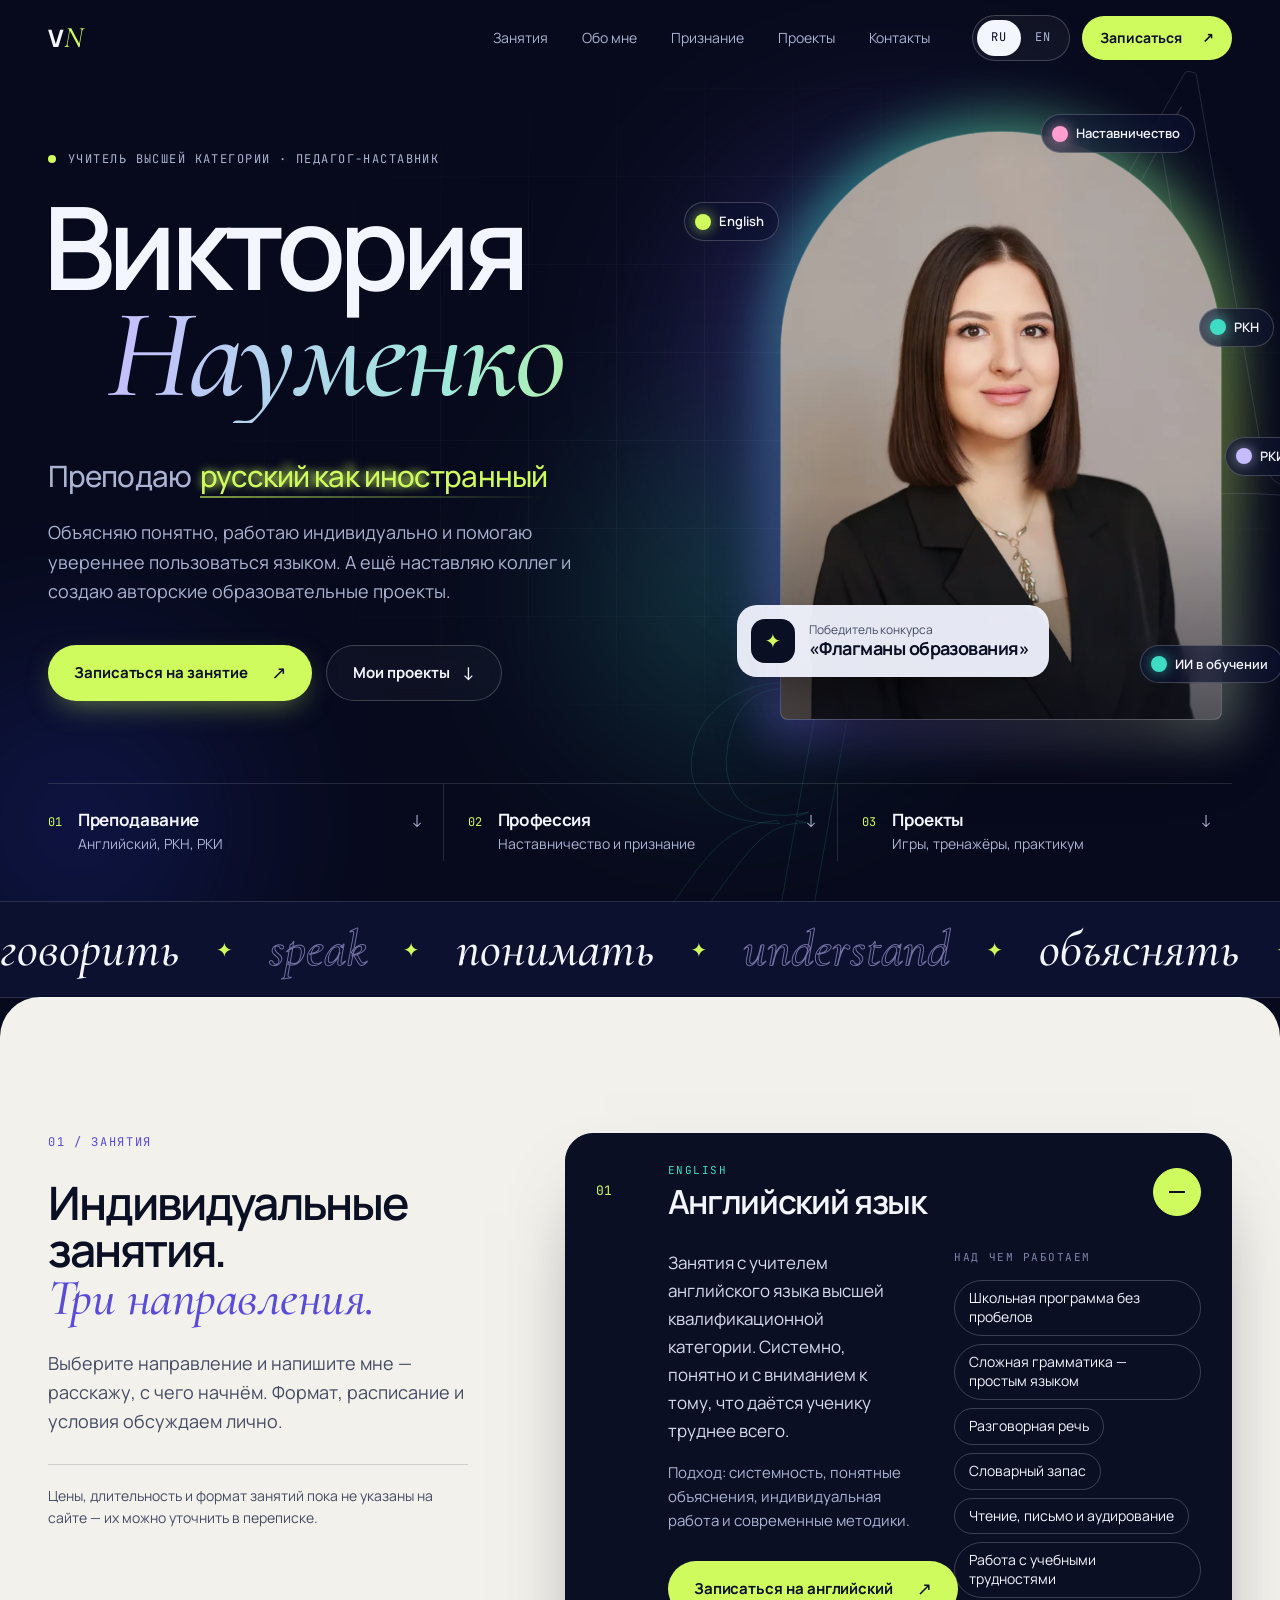
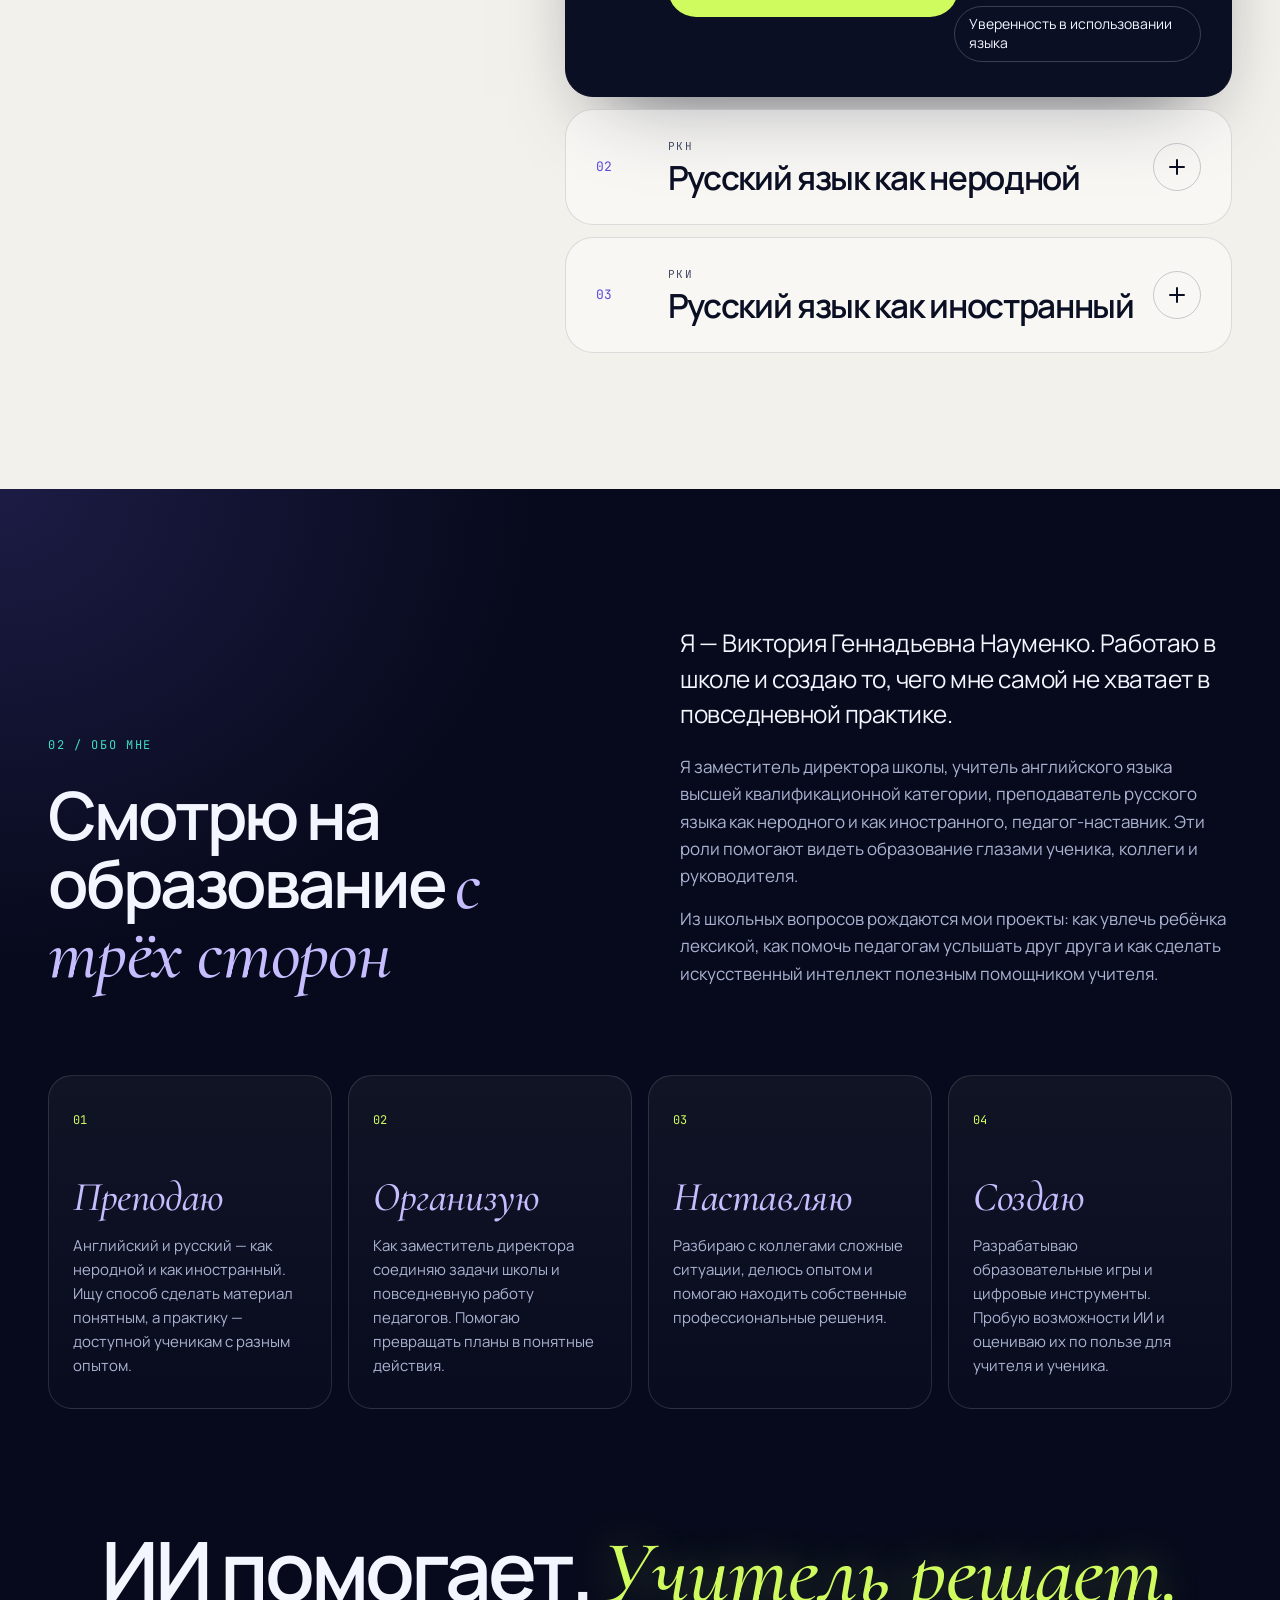
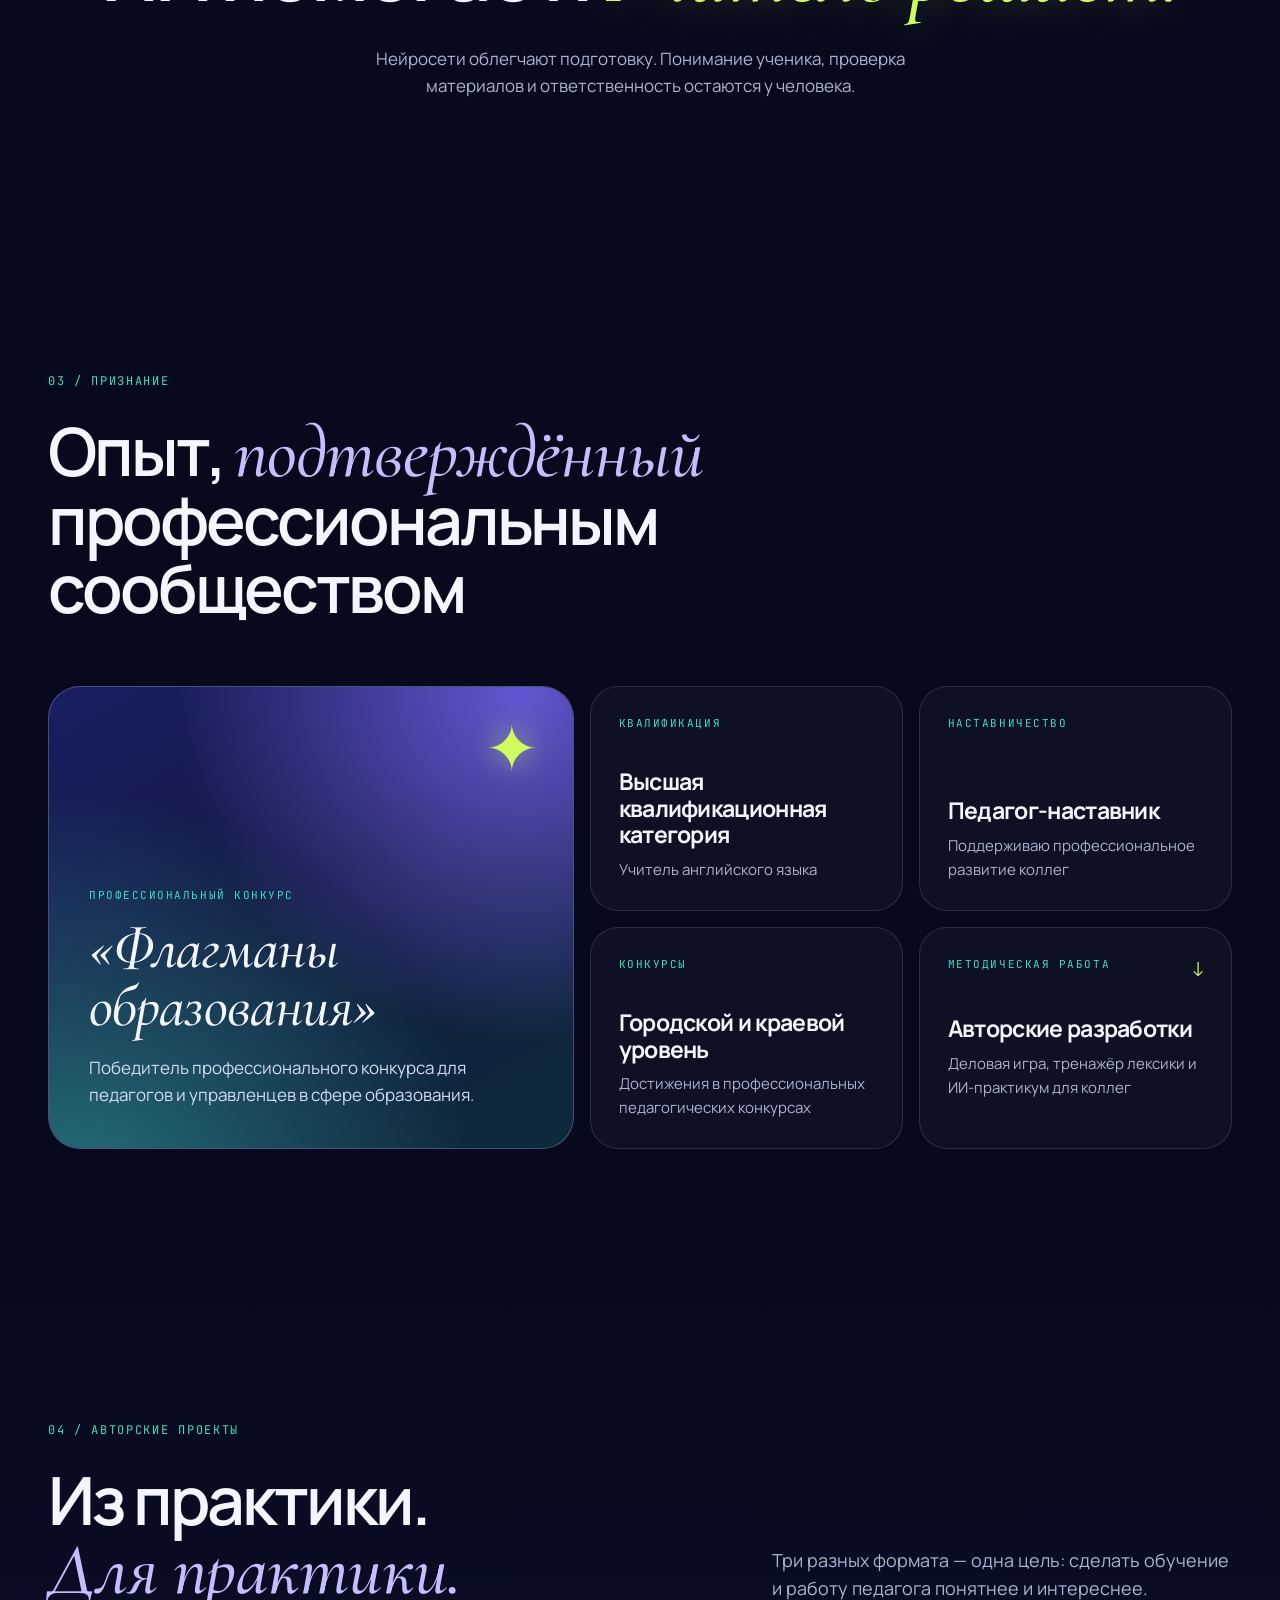
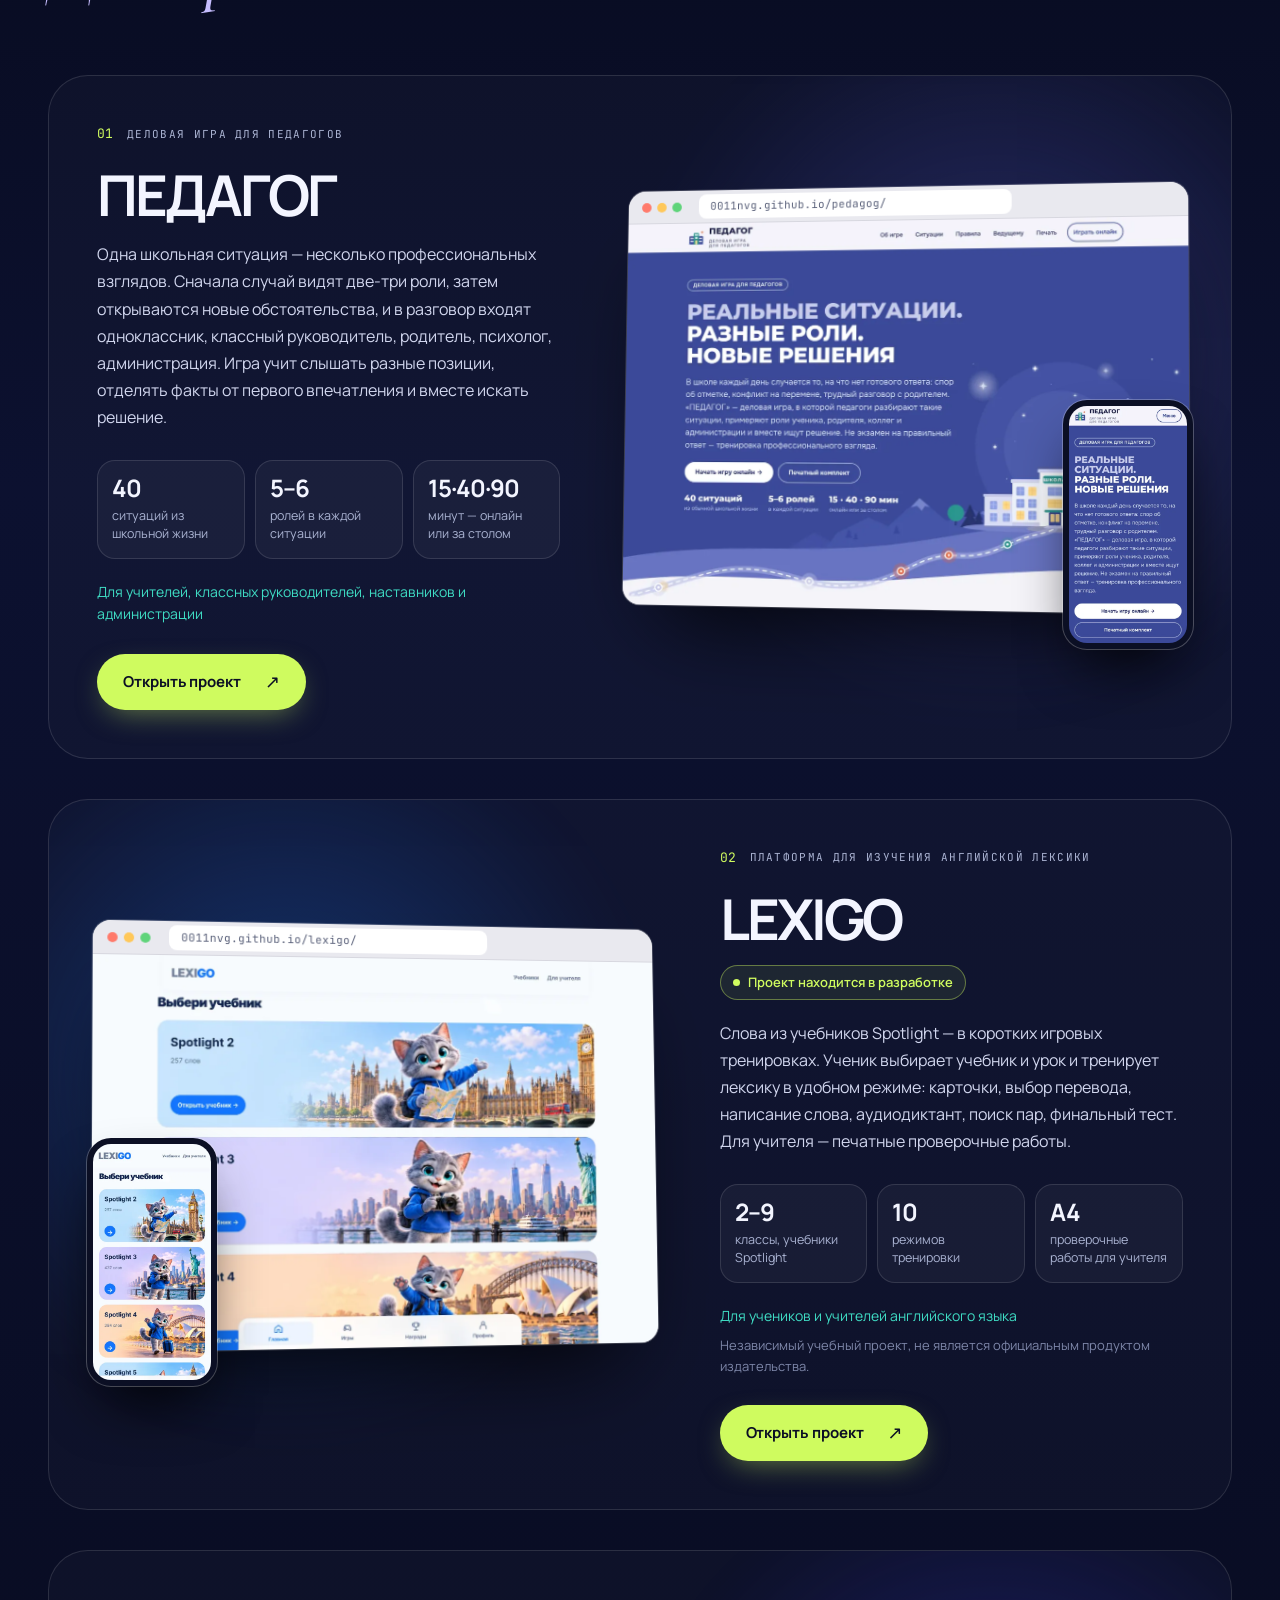
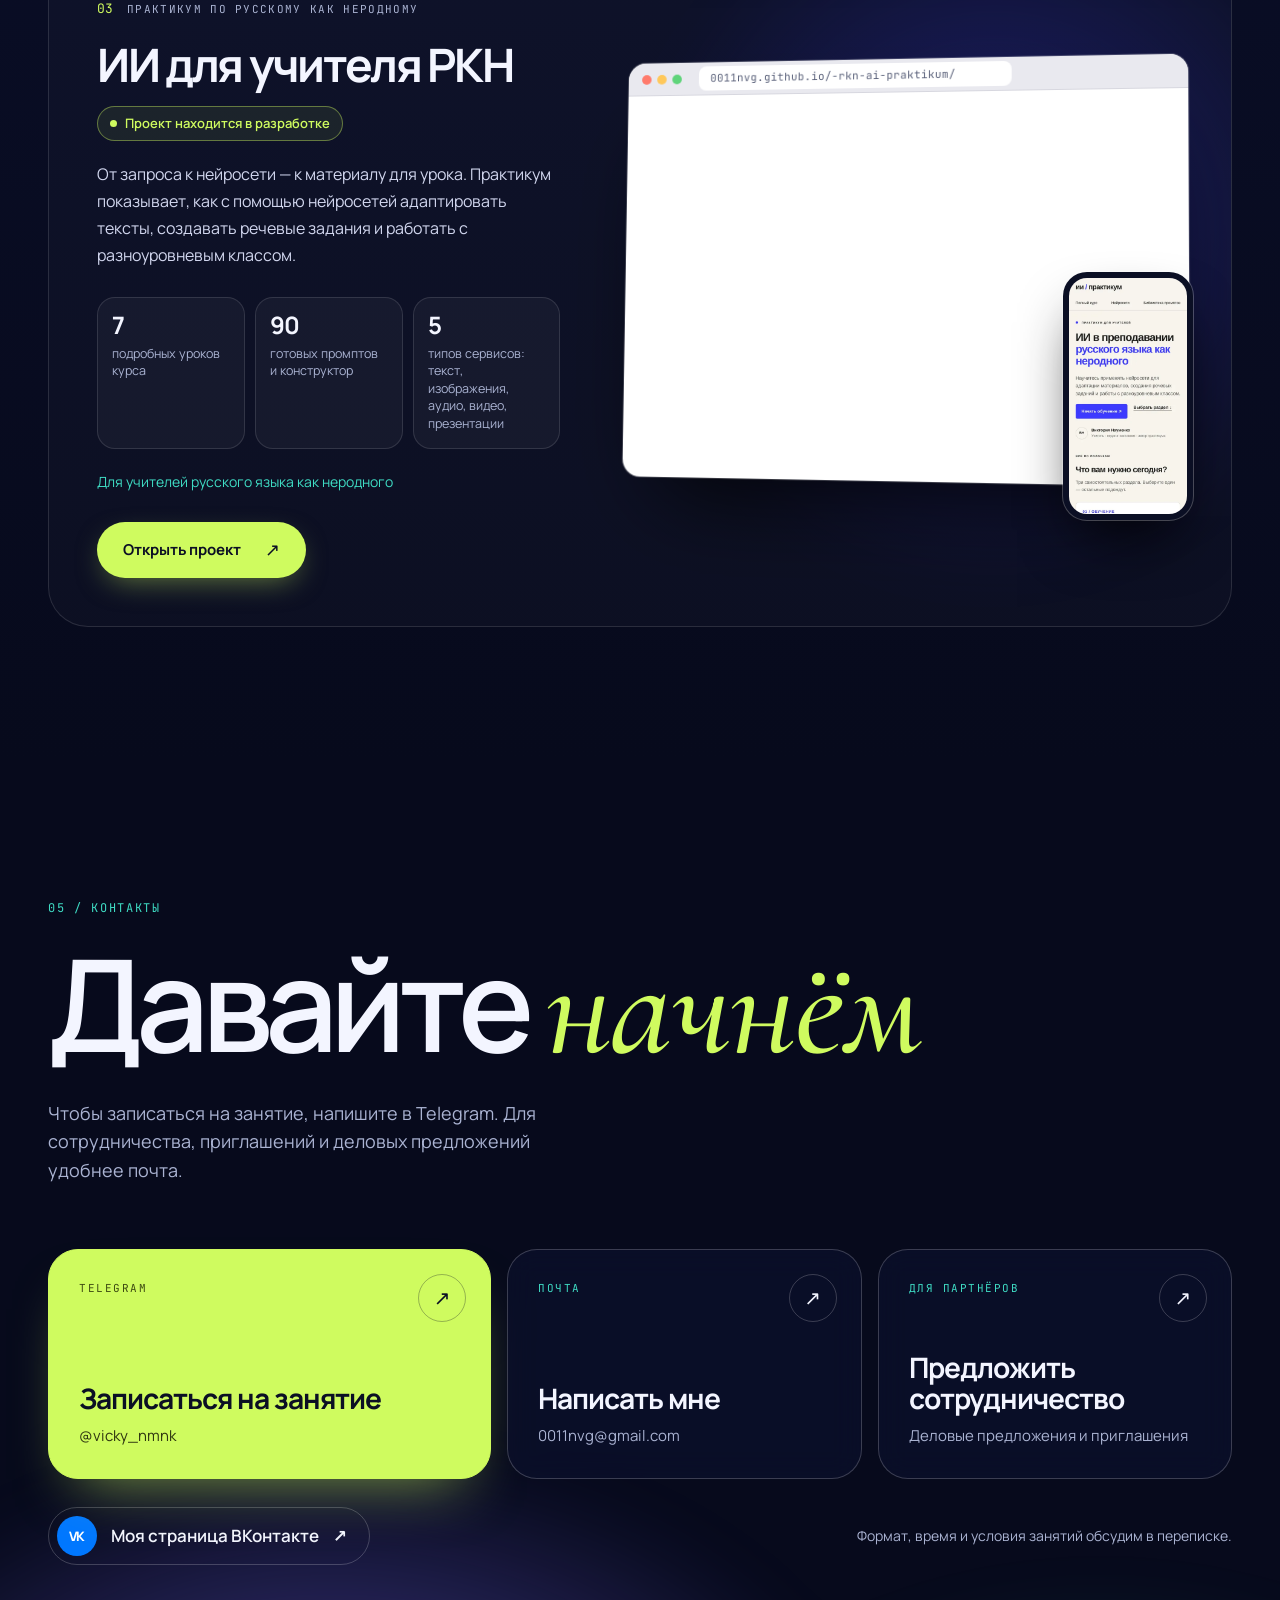
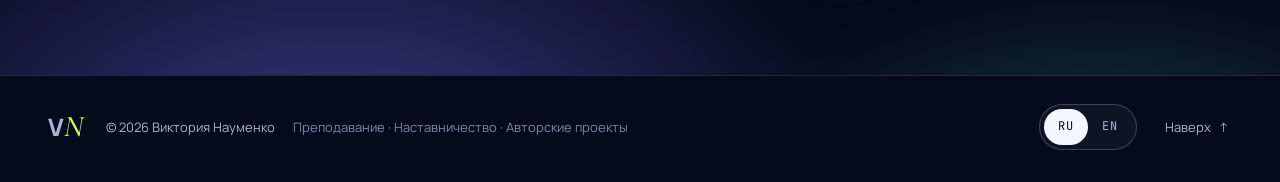
==== commit a5d6c94a: "Bilingual redesign: RU/EN versions, lessons, recognition, projects, contacts - Two adapted language " ====
--- a/index.html
+++ b/index.html
@@ -3,106 +3,297 @@
 <head>
   <meta charset="UTF-8">
   <meta name="viewport" content="width=device-width, initial-scale=1, viewport-fit=cover">
-  <title>Виктория Науменко — педагог, наставник, автор цифровых проектов</title>
-  <meta name="description" content="Виктория Науменко: преподавание, управление, наставничество и образовательные технологии. Авторские проекты LEXIGO, ПЕДАГОГ и ИИ для учителя РКН.">
-  <meta name="theme-color" content="#0b1029">
+  <title>Виктория Науменко — преподаватель языков и автор образовательных проектов</title>
+  <meta name="description" content="Индивидуальные занятия по английскому языку, русскому как неродному и как иностранному. Учитель высшей категории, педагог-наставник, автор проектов ПЕДАГОГ, LEXIGO и ИИ-практикума для учителей РКН.">
+  <meta name="theme-color" content="#070a1c">
+  <meta name="color-scheme" content="dark light">
   <link rel="canonical" href="https://0011nvg.github.io/victoria-naumenko/">
-  <meta property="og:type" content="website">
+  <link rel="alternate" hreflang="ru" href="https://0011nvg.github.io/victoria-naumenko/">
+  <link rel="alternate" hreflang="en" href="https://0011nvg.github.io/victoria-naumenko/en/">
+  <link rel="alternate" hreflang="x-default" href="https://0011nvg.github.io/victoria-naumenko/">
+  <meta property="og:type" content="profile">
   <meta property="og:locale" content="ru_RU">
+  <meta property="og:locale:alternate" content="en_GB">
   <meta property="og:site_name" content="Виктория Науменко">
-  <meta property="og:title" content="Виктория Науменко — проектирую будущее образования">
-  <meta property="og:description" content="Педагог, руководитель, наставник. Создаю игры и цифровые инструменты, которые помогают учить и учиться.">
+  <meta property="og:title" content="Виктория Науменко — преподаю языки, наставляю педагогов, создаю проекты">
+  <meta property="og:description" content="Английский, русский как неродной и как иностранный. Авторские образовательные проекты и наставничество.">
   <meta property="og:url" content="https://0011nvg.github.io/victoria-naumenko/">
-  <meta property="og:image" content="https://0011nvg.github.io/victoria-naumenko/assets/social.jpg">
+  <meta property="og:image" content="https://0011nvg.github.io/victoria-naumenko/assets/social-ru.jpg">
   <meta property="og:image:width" content="1200">
   <meta property="og:image:height" content="630">
-  <meta property="og:image:alt" content="Виктория Науменко — педагог, наставник, автор образовательных проектов">
+  <meta property="og:image:alt" content="Виктория Науменко — преподаватель языков и автор образовательных проектов">
   <meta name="twitter:card" content="summary_large_image">
-  <meta name="twitter:title" content="Виктория Науменко — проектирую будущее образования">
-  <meta name="twitter:description" content="Педагогика, наставничество и цифровые инструменты для образования.">
-  <meta name="twitter:image" content="https://0011nvg.github.io/victoria-naumenko/assets/social.jpg">
+  <meta name="twitter:title" content="Виктория Науменко — преподаю языки, наставляю педагогов, создаю проекты">
+  <meta name="twitter:description" content="Английский, русский как неродной и как иностранный. Авторские образовательные проекты и наставничество.">
+  <meta name="twitter:image" content="https://0011nvg.github.io/victoria-naumenko/assets/social-ru.jpg">
   <link rel="icon" href="favicon.ico" sizes="any">
+  <link rel="icon" href="assets/icon.svg" type="image/svg+xml">
   <link rel="apple-touch-icon" href="assets/icon.png">
-  <link rel="preload" as="image" href="assets/victoria-1000.webp" imagesrcset="assets/victoria-600.webp 600w, assets/victoria-1000.webp 1000w" imagesizes="(max-width: 760px) 90vw, 42vw">
-  <link rel="stylesheet" href="styles.css">
-  <script src="script.js" defer></script>
-  <script type="application/ld+json">{"@context":"https://schema.org","@type":"ProfilePage","url":"https://0011nvg.github.io/victoria-naumenko/","name":"Виктория Науменко","mainEntity":{"@type":"Person","name":"Виктория Науменко","jobTitle":["Заместитель директора школы","Учитель английского языка","Учитель русского языка как неродного","Педагог-наставник"],"image":"https://0011nvg.github.io/victoria-naumenko/assets/victoria-1000.webp","sameAs":["https://vk.ru/designingthefuture"],"award":"Победитель проекта «Флагманы образования»"}}</script>
+  <link rel="preload" href="assets/fonts/manrope-cyrillic-wght-normal.woff2" as="font" type="font/woff2" crossorigin>
+  <link rel="preload" as="image" href="assets/victoria-1000.webp" imagesrcset="assets/victoria-600.webp 600w, assets/victoria-1000.webp 1000w" imagesizes="(max-width: 860px) 86vw, 34vw">
+  <link rel="stylesheet" href="styles.css?v=20261030">
+  <script>document.documentElement.classList.add('js')</script>
+  <script src="script.js?v=20261030" defer></script>
+  <script type="application/ld+json">{"@context": "https://schema.org", "@type": "ProfilePage", "url": "https://0011nvg.github.io/victoria-naumenko/", "inLanguage": "ru", "name": "Виктория Науменко — преподаватель языков и автор образовательных проектов", "mainEntity": {"@type": "Person", "name": "Виктория Науменко", "alternateName": "Victoria Naumenko", "jobTitle": ["Учитель английского языка", "Преподаватель русского языка как неродного и как иностранного", "Педагог-наставник", "Заместитель директора школы"], "image": "https://0011nvg.github.io/victoria-naumenko/assets/victoria-1000.webp", "email": "mailto:0011nvg@gmail.com", "sameAs": ["https://t.me/vicky_nmnk", "https://vk.ru/designingthefuture"], "knowsLanguage": ["ru", "en"], "award": "Победитель профессионального конкурса «Флагманы образования»"}}</script>
 </head>
 <body>
   <a class="skip-link" href="#main">Перейти к содержанию</a>
-  <header class="site-header"><div class="wrap header-inner">
-    <a class="logo" href="#top" aria-label="Виктория Науменко — в начало">VN<span>.</span></a>
-    <button class="menu-toggle" type="button" aria-expanded="false" aria-controls="main-nav" hidden>Меню <span aria-hidden="true">+</span></button>
-    <nav id="main-nav" class="main-nav" aria-label="Основная навигация"><a href="#about">Обо мне</a><a href="#focus">Направления</a><a href="#projects">Проекты</a><a href="#awards">Достижения</a><a class="nav-contact" href="#contact">Обсудить идею <span aria-hidden="true">↗</span></a></nav>
-  </div></header>
+  <header class="site-header" data-header>
+    <div class="wrap header-inner">
+      <a class="logo" href="#top" aria-label="Виктория Науменко — в начало"><span class="logo-mark" aria-hidden="true">V<i>N</i></span></a>
+      <nav id="main-nav" class="main-nav" aria-label="Основная навигация"><a href="#services">Занятия</a><a href="#about">Обо мне</a><a href="#achievements">Признание</a><a href="#projects">Проекты</a><a href="#contact">Контакты</a><a class="nav-cta-mobile" href="https://t.me/vicky_nmnk" target="_blank" rel="noopener noreferrer">Записаться ↗<span class="sr-only"> (откроется в новой вкладке)</span></a></nav>
+      <div class="header-tools">
+        <div class="lang-switch " role="group" aria-label="Язык сайта"><a class="lang-opt is-current" href="./" hreflang="ru" lang="ru" data-lang="ru" aria-current="true"><span class="sr-only">Русский</span><span aria-hidden="true">RU</span></a><a class="lang-opt" href="en/" hreflang="en" lang="en" data-lang="en"><span class="sr-only">English</span><span aria-hidden="true">EN</span></a></div>
+        <a class="nav-cta" href="https://t.me/vicky_nmnk" target="_blank" rel="noopener noreferrer">Записаться<span class="sr-only"> (откроется в новой вкладке)</span> <span class="arr" aria-hidden="true">↗</span></a>
+        <button class="menu-toggle" type="button" aria-expanded="false" aria-controls="main-nav" data-open="Меню" data-close="Закрыть" hidden><span class="menu-text">Меню</span><span class="burger" aria-hidden="true"><i></i><i></i></span></button>
+      </div>
+    </div>
+  </header>
   <main id="main">
-    <section class="hero" id="top" aria-labelledby="hero-title"><div class="wrap">
-      <div class="hero-grid">
-        <div class="hero-copy"><p class="eyebrow"><span class="dot" aria-hidden="true"></span> Педагогика. Технологии. Действие.</p>
-          <h1 id="hero-title">Виктория<br><span>Науменко</span></h1>
-          <p class="hero-statement">Проектирую будущее<br>образования<span class="accent">.</span></p>
-          <p class="hero-description">Педагог, руководитель, наставник.<br>Создаю игры и цифровые инструменты,<br class="desktop-break"> которые помогают учить и учиться.</p>
-          <div class="hero-actions"><a class="button" href="#projects">Смотреть проекты <span aria-hidden="true">↗</span></a><a class="text-link" href="#about">Познакомиться <span aria-hidden="true">↓</span></a></div>
-        </div>
-        <figure class="hero-portrait"><div class="portrait-frame"><img src="assets/victoria-1000.webp" srcset="assets/victoria-600.webp 600w, assets/victoria-1000.webp 1000w" sizes="(max-width: 760px) 90vw, 42vw" width="1000" height="1334" alt="Виктория Науменко" fetchpriority="high"></div><figcaption class="portrait-caption"><span>Победитель проекта</span><strong>«Флагманы образования»</strong><span class="caption-mark" aria-hidden="true">↗</span></figcaption><span class="portrait-side" aria-hidden="true">ЧЕЛОВЕК В ЦЕНТРЕ ПЕРЕМЕН</span></figure>
-      </div>
-      <div class="hero-bottom"><span>От школьной практики — к собственным решениям</span><a href="#projects">03 авторских проекта <span aria-hidden="true">↓</span></a></div>
-    </div></section>
-
-    <section class="about section light" id="about" aria-labelledby="about-title"><div class="wrap about-grid">
-      <div><p class="eyebrow">01 / Обо мне</p><h2 id="about-title">Вижу задачу.<br>Ищу подход.<br><span class="blue">Создаю решение.</span></h2></div>
-      <div class="about-copy reveal"><p class="lead">Я — Виктория Геннадьевна Науменко. Работаю в школе и создаю то, чего мне самой не хватает в повседневной практике.</p><p>Я заместитель директора, учитель английского языка и русского языка как неродного, педагог-наставник. Эти роли помогают видеть образование с разных сторон: глазами ученика, коллеги и руководителя.</p><p>Из школьных вопросов рождаются мои проекты: как увлечь ребёнка лексикой, помочь педагогам услышать друг друга и сделать ИИ полезным помощником на уроке.</p><a class="underlined" href="#focus">Четыре направления моей работы <span aria-hidden="true">↓</span></a></div>
-    </div></section>
-
-    <section class="projects section" id="projects" aria-labelledby="projects-title"><div class="wrap">
-      <div class="section-heading"><div><p class="eyebrow">02 / Авторские проекты</p><h2 id="projects-title">Из практики.<br><span class="lavender">Для практики.</span></h2></div><p>Три разных формата.<br>Одна цель — сделать обучение<br>и работу педагога понятнее и интереснее.</p></div>
-      <div class="project-list"><article class="project project--lexigo reveal" aria-labelledby="title-lexigo">
-      <div class="project-visual"><div class="preview-label"><span>01 / LEXIGO</span><span>Превью проекта</span></div>
-        <div class="preview-image"><img src="assets/lexigo.webp" alt="Реальный экран LEXIGO: учебник Spotlight 2, выбор модуля и урока" width="1200" height="824" loading="lazy" decoding="async"></div>
-      </div>
-      <div class="project-copy"><div class="project-meta"><span class="overline">Английский язык · игровое обучение</span><span class="status">В разработке</span></div>
-        <h3 id="title-lexigo">LEXIGO</h3><p class="project-description">Английские слова, которые хочется выучить. Интерактивная платформа объединяет лексику, игровые задания и самостоятельную практику.</p>
-        <p class="audience">Для учеников и учителей английского</p><ul class="tags" aria-label="Возможности проекта"><li>Лексика</li><li>Игровые задания</li><li>Самостоятельная практика</li></ul><p class="project-note">Проект развивается. Представленная версия не является окончательной.</p>
-        <a class="project-link" href="https://0011nvg.github.io/lexigo/" target="_blank" rel="noopener noreferrer" aria-label="Открыть проект LEXIGO — новая вкладка">Открыть проект <span aria-hidden="true">↗</span></a>
-      </div></article>
-<article class="project project--pedagog reveal" aria-labelledby="title-pedagog">
-      <div class="project-visual"><div class="preview-label"><span>02 / ПЕДАГОГ</span><span>Превью проекта</span></div>
-        <div class="preview-image"><img src="assets/pedagog.webp" alt="Реальный первый экран деловой игры ПЕДАГОГ с иллюстрацией школы" width="1200" height="824" loading="lazy" decoding="async"></div>
-      </div>
-      <div class="project-copy"><div class="project-meta"><span class="overline">Педагогика · профессиональный диалог</span></div>
-        <h3 id="title-pedagog">ПЕДАГОГ</h3><p class="project-description">Одна школьная ситуация — несколько профессиональных взглядов. Авторская деловая игра помогает услышать друг друга, обсудить решения и развивать педагогическое мышление.</p>
-        <p class="audience">Для педагогов, наставников и школьных команд</p><ul class="tags" aria-label="Возможности проекта"><li>Реальные ситуации</li><li>Онлайн и за столом</li><li>Командный разбор</li></ul>
-        <a class="project-link" href="https://0011nvg.github.io/pedagog/" target="_blank" rel="noopener noreferrer" aria-label="Открыть проект ПЕДАГОГ — новая вкладка">Открыть проект <span aria-hidden="true">↗</span></a>
-      </div></article>
-<article class="project project--rkn reveal" aria-labelledby="title-rkn">
-      <div class="project-visual"><div class="preview-label"><span>03 / ИИ для учителя РКН</span><span>Превью проекта</span></div>
-        <div class="preview-image"><img src="assets/rkn.webp" alt="Реальный первый экран практикума ИИ в преподавании русского языка как неродного" width="1200" height="824" loading="lazy" decoding="async"></div>
-      </div>
-      <div class="project-copy"><div class="project-meta"><span class="overline">Русский как неродной · искусственный интеллект</span><span class="status">В разработке</span></div>
-        <h3 id="title-rkn">ИИ для учителя РКН</h3><p class="project-description">От запроса к нейросети — к материалу для урока. Методический практикум о том, как использовать искусственный интеллект в преподавании русского языка как неродного.</p>
-        <p class="audience">Для учителей русского языка как неродного</p><ul class="tags" aria-label="Возможности проекта"><li>Адаптация материалов</li><li>Промпты</li><li>Практика на уроке</li></ul><p class="project-note">Практикум развивается и дополняется новыми материалами.</p>
-        <a class="project-link" href="https://0011nvg.github.io/-rkn-ai-praktikum/" target="_blank" rel="noopener noreferrer" aria-label="Открыть проект ИИ для учителя РКН — новая вкладка">Открыть проект <span aria-hidden="true">↗</span></a>
-      </div></article></div>
-    </div></section>
-
-    <section class="focus section light" id="focus" aria-labelledby="focus-title"><div class="wrap">
-      <div class="section-heading"><div><p class="eyebrow">03 / Направления</p><h2 id="focus-title">Разные роли.<br>Общий смысл.</h2></div><p>Соединяю педагогический опыт,<br>организацию работы, творчество<br>и готовность пробовать новое.</p></div>
-      <div class="directions"><article class="direction reveal"><span class="direction-number" aria-hidden="true">01</span><div><h3>Преподаю</h3><p class="direction-subtitle">Язык как возможность</p></div><p>Английский и русский как неродной. Ищу способы сделать материал понятным, а практику — доступной ученикам с разным опытом.</p></article><article class="direction reveal"><span class="direction-number" aria-hidden="true">02</span><div><h3>Организую</h3><p class="direction-subtitle">От идеи к общей работе</p></div><p>В роли заместителя директора соединяю задачи школы и повседневную работу педагогов. Помогаю превращать планы в понятные действия.</p></article><article class="direction reveal"><span class="direction-number" aria-hidden="true">03</span><div><h3>Поддерживаю</h3><p class="direction-subtitle">Наставничество через диалог</p></div><p>Разбираю с коллегами сложные ситуации, делюсь опытом и помогаю находить собственные профессиональные решения.</p></article><article class="direction reveal"><span class="direction-number" aria-hidden="true">04</span><div><h3>Создаю</h3><p class="direction-subtitle">Педагогика встречает технологии</p></div><p>Разрабатываю образовательные игры и цифровые инструменты. Пробую возможности ИИ и оцениваю их по пользе для учителя и ученика.</p></article></div>
-    </div></section>
-
-    <section class="awards section" id="awards" aria-labelledby="awards-title"><div class="wrap">
-      <p class="eyebrow">04 / Достижения</p><h2 id="awards-title">Опыт, который<br>превращается<br>в <span class="lavender">результат.</span></h2>
-      <div class="achievements"><article class="achievement reveal"><span class="overline">Профессиональное признание</span><h3>«Флагманы образования»</h3><p>Победитель проекта</p></article><article class="achievement reveal"><span class="overline">Наставничество</span><h3>Педагог-наставник</h3><p>Поддержка профессионального развития коллег</p></article><article class="achievement reveal"><span class="overline">Профессиональное развитие</span><h3>Конкурсы и обмен опытом</h3><p>Участие в профессиональных конкурсах городского и краевого уровней</p></article></div>
-    </div></section>
-
-    <section class="approach section light" id="approach" aria-labelledby="approach-title"><div class="wrap">
-      <p class="eyebrow">05 / Мой подход</p><h2 id="approach-title" class="approach-title">Технологии меняются.<br><span class="blue">В центре — человек.</span></h2><div class="principles"><article class="principle reveal"><span class="overline">01</span><h3>Сначала педагогическая задача</h3><p>Выбираю технологию под конкретную потребность урока или школы. Новизна сама по себе — ещё не результат.</p></article><article class="principle reveal"><span class="overline">02</span><h3>ИИ помогает. Учитель решает.</h3><p>Нейросети могут облегчить подготовку. Понимание ученика, проверка материалов и ответственность остаются у человека.</p></article><article class="principle reveal"><span class="overline">03</span><h3>Изменения начинаются с попытки</h3><p>Образование развивается, когда мы пробуем, обсуждаем опыт и дорабатываем решения. Важно сделать первый посильный шаг.</p></article></div>
-    </div></section>
-
-    <section class="contact section" id="contact" aria-labelledby="contact-title"><div class="wrap contact-inner">
-      <p class="eyebrow">06 / Давайте познакомимся</p><h2 id="contact-title">Есть идея?<br>Давайте создадим<br><span class="accent">что-то важное.</span></h2><div class="contact-bottom"><p>Открыта диалогу о школе, совместным проектам<br class="desktop-break"> и обмену опытом в образовании и технологиях.</p><a class="button" href="https://vk.ru/designingthefuture" target="_blank" rel="noopener noreferrer" aria-label="Написать Виктории ВКонтакте — новая вкладка">Написать ВКонтакте <span aria-hidden="true">↗</span></a></div>
-    </div></section>
+    <section class="hero" id="top" aria-labelledby="hero-title">
+      <div class="hero-aura" aria-hidden="true"><span class="aura a1"></span><span class="aura a2"></span><span class="aura a3"></span></div>
+      <div class="hero-glyphs" aria-hidden="true"><span class="glyph g-a">A</span><span class="glyph g-ya">Я</span></div>
+      <div class="wrap hero-grid">
+        <div class="hero-copy">
+          <p class="eyebrow"><span class="pulse" aria-hidden="true"></span>Учитель высшей категории · Педагог-наставник</p>
+          <h1 id="hero-title" class="hero-name"><span class="line">Виктория</span> <span class="line line-2">Науменко</span></h1>
+          <p class="hero-rotator"><span class="sr-only">Преподаю английский язык, русский как неродной и русский как иностранный.</span><span aria-hidden="true" class="rot-wrap"><span class="rot-prefix">Преподаю</span> <span class="rot" data-rotator><span class="rot-item is-active">английский язык</span><span class="rot-item">русский как неродной</span><span class="rot-item">русский как иностранный</span></span></span></p>
+          <p class="hero-lead">Объясняю понятно, работаю индивидуально и помогаю увереннее пользоваться языком. А ещё наставляю коллег и создаю авторские образовательные проекты.</p>
+          <div class="hero-actions">
+            <a class="btn btn-signal" href="https://t.me/vicky_nmnk" target="_blank" rel="noopener noreferrer">Записаться на занятие<span class="sr-only"> (откроется в новой вкладке)</span> <span class="arr" aria-hidden="true">↗</span></a>
+            <a class="btn btn-ghost" href="#projects">Мои проекты <span class="arr" aria-hidden="true">↓</span></a>
+          </div>
+        </div>
+        <div class="hero-visual">
+          <div class="portrait" data-tilt>
+            <div class="portrait-ring" aria-hidden="true"></div>
+            <div class="portrait-frame">
+              <img src="assets/victoria-1000.webp" srcset="assets/victoria-600.webp 600w, assets/victoria-1000.webp 1000w" sizes="(max-width: 860px) 86vw, 34vw" width="1000" height="1334" alt="Виктория Науменко, портрет" fetchpriority="high">
+            </div>
+            <a class="badge" href="#achievements"><span class="badge-star" aria-hidden="true">✦</span><span class="badge-copy"><span class="badge-label">Победитель конкурса</span><strong>«Флагманы образования»</strong></span></a>
+            <ul class="chips" aria-hidden="true"><li class="chip chip-1"><span class="chip-dot" aria-hidden="true"></span>English</li><li class="chip chip-2"><span class="chip-dot" aria-hidden="true"></span>РКН</li><li class="chip chip-3"><span class="chip-dot" aria-hidden="true"></span>РКИ</li><li class="chip chip-4"><span class="chip-dot" aria-hidden="true"></span>Наставничество</li><li class="chip chip-5"><span class="chip-dot" aria-hidden="true"></span>ИИ в обучении</li></ul>
+          </div>
+        </div>
+      </div>
+      <div class="wrap"><ul class="pillars" aria-label="Три направления моей работы"><li><a class="pillar" href="#services"><span class="pillar-n">01</span><span class="pillar-t">Преподавание</span><span class="pillar-s">Английский, РКН, РКИ</span><span class="pillar-arr" aria-hidden="true">↓</span></a></li><li><a class="pillar" href="#achievements"><span class="pillar-n">02</span><span class="pillar-t">Профессия</span><span class="pillar-s">Наставничество и признание</span><span class="pillar-arr" aria-hidden="true">↓</span></a></li><li><a class="pillar" href="#projects"><span class="pillar-n">03</span><span class="pillar-t">Проекты</span><span class="pillar-s">Игры, тренажёры, практикум</span><span class="pillar-arr" aria-hidden="true">↓</span></a></li></ul></div>
+    </section>
+
+    <div class="ticker" aria-hidden="true"><div class="ticker-track"><span>говорить</span><i aria-hidden="true">✦</i><span>speak</span><i aria-hidden="true">✦</i><span>понимать</span><i aria-hidden="true">✦</i><span>understand</span><i aria-hidden="true">✦</i><span>объяснять</span><i aria-hidden="true">✦</i><span>explain</span><i aria-hidden="true">✦</i><span>создавать</span><i aria-hidden="true">✦</i><span>create</span><i aria-hidden="true">✦</i><span>говорить</span><i aria-hidden="true">✦</i><span>speak</span><i aria-hidden="true">✦</i><span>понимать</span><i aria-hidden="true">✦</i><span>understand</span><i aria-hidden="true">✦</i><span>объяснять</span><i aria-hidden="true">✦</i><span>explain</span><i aria-hidden="true">✦</i><span>создавать</span><i aria-hidden="true">✦</i><span>create</span><i aria-hidden="true">✦</i></div></div>
+
+    <section class="section services" id="services" aria-labelledby="services-title">
+      <div class="wrap services-grid">
+        <div class="section-intro">
+          <p class="eyebrow">01 / Занятия</p>
+          <h2 id="services-title">Индивидуальные занятия.<br><em>Три направления.</em></h2>
+          <p class="intro">Выберите направление и напишите мне — расскажу, с чего начнём. Формат, расписание и условия обсуждаем лично.</p>
+          <p class="services-note">Цены, длительность и формат занятий пока не указаны на сайте — их можно уточнить в переписке.</p>
+        </div>
+        <div class="svc-list">
+          <details class="svc" name="services" id="svc-english" open>
+            <summary>
+              <span class="svc-n">01</span>
+              <span class="svc-head"><span class="svc-kicker">English</span><span class="svc-title">Английский язык</span></span>
+              <span class="svc-toggle" aria-hidden="true"></span>
+            </summary>
+            <div class="svc-body">
+              <div class="svc-main">
+                <p class="svc-lead">Занятия с учителем английского языка высшей квалификационной категории. Системно, понятно и с вниманием к тому, что даётся ученику труднее всего.</p>
+                <p class="svc-approach">Подход: системность, понятные объяснения, индивидуальная работа и современные методики.</p>
+                <a class="btn btn-ink" href="https://t.me/vicky_nmnk" target="_blank" rel="noopener noreferrer">Записаться на английский<span class="sr-only"> (откроется в новой вкладке)</span> <span class="arr" aria-hidden="true">↗</span></a>
+              </div>
+              <div class="svc-focus">
+                <p class="mini-label">Над чем работаем</p>
+                <ul class="focus-list"><li>Школьная программа без пробелов</li><li>Сложная грамматика — простым языком</li><li>Разговорная речь</li><li>Словарный запас</li><li>Чтение, письмо и аудирование</li><li>Работа с учебными трудностями</li><li>Уверенность в использовании языка</li></ul>
+              </div>
+            </div>
+          </details>
+          <details class="svc" name="services" id="svc-rkn">
+            <summary>
+              <span class="svc-n">02</span>
+              <span class="svc-head"><span class="svc-kicker">РКН</span><span class="svc-title">Русский язык как неродной</span></span>
+              <span class="svc-toggle" aria-hidden="true"></span>
+            </summary>
+            <div class="svc-body">
+              <div class="svc-main">
+                <p class="svc-lead">Для детей и подростков, для которых русский язык не родной. Помогаю освоиться в языке, понимать учебные материалы и свободнее общаться.</p>
+                
+                <a class="btn btn-ink" href="https://t.me/vicky_nmnk" target="_blank" rel="noopener noreferrer">Записаться на РКН<span class="sr-only"> (откроется в новой вкладке)</span> <span class="arr" aria-hidden="true">↗</span></a>
+              </div>
+              <div class="svc-focus">
+                <p class="mini-label">Над чем работаем</p>
+                <ul class="focus-list"><li>Развитие русской речи</li><li>Школьная лексика</li><li>Понимание учебных материалов</li><li>Словарный запас</li><li>Коммуникативные навыки</li><li>Языковая адаптация</li><li>Уверенность в общении</li></ul>
+              </div>
+            </div>
+          </details>
+          <details class="svc" name="services" id="svc-rki">
+            <summary>
+              <span class="svc-n">03</span>
+              <span class="svc-head"><span class="svc-kicker">РКИ</span><span class="svc-title">Русский язык как иностранный</span></span>
+              <span class="svc-toggle" aria-hidden="true"></span>
+            </summary>
+            <div class="svc-body">
+              <div class="svc-main">
+                <p class="svc-lead">Для иностранных учащихся, которые хотят понимать русскую речь и общаться на русском в повседневной жизни.</p>
+                
+                <a class="btn btn-ink" href="https://t.me/vicky_nmnk" target="_blank" rel="noopener noreferrer">Записаться на РКИ<span class="sr-only"> (откроется в новой вкладке)</span> <span class="arr" aria-hidden="true">↗</span></a>
+              </div>
+              <div class="svc-focus">
+                <p class="mini-label">Над чем работаем</p>
+                <ul class="focus-list"><li>Русский для повседневного общения</li><li>Разговорная практика</li><li>Грамматика</li><li>Чтение и письмо</li><li>Понимание русской речи</li><li>Словарный запас</li><li>Коммуникативные навыки</li></ul>
+              </div>
+            </div>
+          </details>
+        </div>
+      </div>
+    </section>
+
+    <section class="section about" id="about" aria-labelledby="about-title">
+      <div class="wrap">
+        <div class="about-top">
+          <div>
+            <p class="eyebrow">02 / Обо мне</p>
+            <h2 id="about-title">Смотрю на образование <em>с трёх сторон</em></h2>
+          </div>
+          <div class="about-copy reveal">
+            <p class="lead">Я — Виктория Геннадьевна Науменко. Работаю в школе и создаю то, чего мне самой не хватает в повседневной практике.</p>
+            <p>Я заместитель директора школы, учитель английского языка высшей квалификационной категории, преподаватель русского языка как неродного и как иностранного, педагог-наставник. Эти роли помогают видеть образование глазами ученика, коллеги и руководителя.</p><p>Из школьных вопросов рождаются мои проекты: как увлечь ребёнка лексикой, как помочь педагогам услышать друг друга и как сделать искусственный интеллект полезным помощником учителя.</p>
+          </div>
+        </div>
+        <h3 class="sr-only">Чем я занимаюсь</h3>
+        <ul class="roles"><li class="role reveal"><span class="role-n">01</span><h3 class="role-verb">Преподаю</h3><p>Английский и русский — как неродной и как иностранный. Ищу способ сделать материал понятным, а практику — доступной ученикам с разным опытом.</p></li><li class="role reveal"><span class="role-n">02</span><h3 class="role-verb">Организую</h3><p>Как заместитель директора соединяю задачи школы и повседневную работу педагогов. Помогаю превращать планы в понятные действия.</p></li><li class="role reveal"><span class="role-n">03</span><h3 class="role-verb">Наставляю</h3><p>Разбираю с коллегами сложные ситуации, делюсь опытом и помогаю находить собственные профессиональные решения.</p></li><li class="role reveal"><span class="role-n">04</span><h3 class="role-verb">Создаю</h3><p>Разрабатываю образовательные игры и цифровые инструменты. Пробую возможности ИИ и оцениваю их по пользе для учителя и ученика.</p></li></ul>
+        <figure class="quote reveal">
+          <blockquote><p>ИИ помогает. <em>Учитель решает.</em></p></blockquote>
+          <figcaption>Нейросети облегчают подготовку. Понимание ученика, проверка материалов и ответственность остаются у человека.</figcaption>
+        </figure>
+      </div>
+    </section>
+
+    <section class="section achievements" id="achievements" aria-labelledby="ach-title">
+      <div class="wrap">
+        <p class="eyebrow">03 / Признание</p>
+        <h2 id="ach-title" class="ach-title">Опыт, <em>подтверждённый</em> профессиональным сообществом</h2>
+        <div class="ach-grid">
+          <div class="ach-feature reveal">
+            <span class="feature-star" aria-hidden="true">✦</span>
+            <p class="ach-label">Профессиональный конкурс</p>
+            <h3>«Флагманы образования»</h3>
+            <p class="ach-text">Победитель профессионального конкурса для педагогов и управленцев в сфере образования.</p>
+          </div>
+          <ul class="ach-list"><li class="ach reveal"><p class="ach-label">Квалификация</p><h3>Высшая квалификационная категория</h3><p class="ach-text">Учитель английского языка</p></li><li class="ach reveal"><p class="ach-label">Наставничество</p><h3>Педагог-наставник</h3><p class="ach-text">Поддерживаю профессиональное развитие коллег</p></li><li class="ach reveal"><p class="ach-label">Конкурсы</p><h3>Городской и краевой уровень</h3><p class="ach-text">Достижения в профессиональных педагогических конкурсах</p></li><li class="ach reveal"><a class="ach-link" href="#projects"><p class="ach-label">Методическая работа</p><h3>Авторские разработки</h3><p class="ach-text">Деловая игра, тренажёр лексики и ИИ-практикум для коллег</p><span class="arr" aria-hidden="true">↓</span></a></li></ul>
+        </div>
+      </div>
+    </section>
+
+    <section class="section projects" id="projects" aria-labelledby="projects-title">
+      <div class="wrap">
+        <div class="section-head">
+          <div><p class="eyebrow">04 / Авторские проекты</p><h2 id="projects-title">Из практики.<br><em>Для практики.</em></h2></div>
+          <p class="intro">Три разных формата — одна цель: сделать обучение и работу педагога понятнее и интереснее.</p>
+        </div>
+        <div class="proj-list">
+        <article class="proj proj--pedagog reveal" aria-labelledby="proj-pedagog">
+          <div class="proj-copy">
+            <div class="proj-meta"><span class="proj-n">01</span><span class="proj-kicker">Деловая игра для педагогов</span></div>
+            <h3 id="proj-pedagog" class="proj-title">ПЕДАГОГ</h3>
+            
+            <p class="proj-desc">Одна школьная ситуация — несколько профессиональных взглядов. Сначала случай видят две-три роли, затем открываются новые обстоятельства, и в разговор входят одноклассник, классный руководитель, родитель, психолог, администрация. Игра учит слышать разные позиции, отделять факты от первого впечатления и вместе искать решение.</p>
+            <ul class="facts"><li><strong>40</strong><span>ситуаций из школьной жизни</span></li><li><strong>5–6</strong><span>ролей в каждой ситуации</span></li><li><strong>15·40·90</strong><span>минут — онлайн или за столом</span></li></ul>
+            <p class="proj-aud">Для учителей, классных руководителей, наставников и администрации</p>
+            
+            <a class="btn btn-signal proj-btn" href="https://0011nvg.github.io/pedagog/" target="_blank" rel="noopener noreferrer">Открыть проект<span class="sr-only"> «ПЕДАГОГ» (откроется в новой вкладке)</span> <span class="arr" aria-hidden="true">↗</span></a>
+          </div>
+          <a class="proj-visual" href="https://0011nvg.github.io/pedagog/" target="_blank" rel="noopener noreferrer" tabindex="-1" aria-hidden="true">
+            <span class="browser"><span class="browser-bar"><i></i><i></i><i></i><span class="browser-url">0011nvg.github.io/pedagog/</span></span>
+              <img src="assets/projects/pedagog.webp" width="1200" height="825" loading="lazy" decoding="async" alt="">
+            </span>
+            <span class="phone"><img src="assets/projects/pedagog-m.webp" width="390" height="780" loading="lazy" decoding="async" alt=""></span>
+          </a>
+          <p class="sr-only">Главная страница деловой игры ПЕДАГОГ: «Реальные ситуации. Разные роли. Новые решения»</p>
+        </article>
+        <article class="proj proj--lexigo reveal" aria-labelledby="proj-lexigo">
+          <div class="proj-copy">
+            <div class="proj-meta"><span class="proj-n">02</span><span class="proj-kicker">Платформа для изучения английской лексики</span></div>
+            <h3 id="proj-lexigo" class="proj-title">LEXIGO</h3>
+            <span class="status"><span class="status-dot" aria-hidden="true"></span>Проект находится в разработке</span>
+            <p class="proj-desc">Слова из учебников Spotlight — в коротких игровых тренировках. Ученик выбирает учебник и урок и тренирует лексику в удобном режиме: карточки, выбор перевода, написание слова, аудиодиктант, поиск пар, финальный тест. Для учителя — печатные проверочные работы.</p>
+            <ul class="facts"><li><strong>2–9</strong><span>классы, учебники Spotlight</span></li><li><strong>10</strong><span>режимов тренировки</span></li><li><strong>A4</strong><span>проверочные работы для учителя</span></li></ul>
+            <p class="proj-aud">Для учеников и учителей английского языка</p>
+            <p class="proj-note">Независимый учебный проект, не является официальным продуктом издательства.</p>
+            <a class="btn btn-signal proj-btn" href="https://0011nvg.github.io/lexigo/" target="_blank" rel="noopener noreferrer">Открыть проект<span class="sr-only"> «LEXIGO» (откроется в новой вкладке)</span> <span class="arr" aria-hidden="true">↗</span></a>
+          </div>
+          <a class="proj-visual" href="https://0011nvg.github.io/lexigo/" target="_blank" rel="noopener noreferrer" tabindex="-1" aria-hidden="true">
+            <span class="browser"><span class="browser-bar"><i></i><i></i><i></i><span class="browser-url">0011nvg.github.io/lexigo/</span></span>
+              <img src="assets/projects/lexigo.webp" width="1200" height="825" loading="lazy" decoding="async" alt="">
+            </span>
+            <span class="phone"><img src="assets/projects/lexigo-m.webp" width="390" height="780" loading="lazy" decoding="async" alt=""></span>
+          </a>
+          <p class="sr-only">Экран LEXIGO: выбор учебника Spotlight</p>
+        </article>
+        <article class="proj proj--rkn reveal" aria-labelledby="proj-rkn">
+          <div class="proj-copy">
+            <div class="proj-meta"><span class="proj-n">03</span><span class="proj-kicker">Практикум по русскому как неродному</span></div>
+            <h3 id="proj-rkn" class="proj-title">ИИ для учителя РКН</h3>
+            <span class="status"><span class="status-dot" aria-hidden="true"></span>Проект находится в разработке</span>
+            <p class="proj-desc">От запроса к нейросети — к материалу для урока. Практикум показывает, как с помощью нейросетей адаптировать тексты, создавать речевые задания и работать с разноуровневым классом.</p>
+            <ul class="facts"><li><strong>7</strong><span>подробных уроков курса</span></li><li><strong>90</strong><span>готовых промптов и конструктор</span></li><li><strong>5</strong><span>типов сервисов: текст, изображения, аудио, видео, презентации</span></li></ul>
+            <p class="proj-aud">Для учителей русского языка как неродного</p>
+            
+            <a class="btn btn-signal proj-btn" href="https://0011nvg.github.io/-rkn-ai-praktikum/" target="_blank" rel="noopener noreferrer">Открыть проект<span class="sr-only"> «ИИ для учителя РКН» (откроется в новой вкладке)</span> <span class="arr" aria-hidden="true">↗</span></a>
+          </div>
+          <a class="proj-visual" href="https://0011nvg.github.io/-rkn-ai-praktikum/" target="_blank" rel="noopener noreferrer" tabindex="-1" aria-hidden="true">
+            <span class="browser"><span class="browser-bar"><i></i><i></i><i></i><span class="browser-url">0011nvg.github.io/-rkn-ai-praktikum/</span></span>
+              <img src="assets/projects/rkn.webp" width="1200" height="825" loading="lazy" decoding="async" alt="">
+            </span>
+            <span class="phone"><img src="assets/projects/rkn-m.webp" width="390" height="780" loading="lazy" decoding="async" alt=""></span>
+          </a>
+          <p class="sr-only">Главная страница практикума «ИИ в преподавании русского языка как неродного»</p>
+        </article>
+        </div>
+      </div>
+    </section>
+
+    <section class="section contact" id="contact" aria-labelledby="contact-title">
+      <div class="contact-aura" aria-hidden="true"></div>
+      <div class="wrap">
+        <p class="eyebrow">05 / Контакты</p>
+        <h2 id="contact-title" class="contact-title">Давайте <em>начнём</em></h2>
+        <p class="intro contact-intro">Чтобы записаться на занятие, напишите в Telegram. Для сотрудничества, приглашений и деловых предложений удобнее почта.</p>
+        <div class="actions">
+            <a class="action action--primary" href="https://t.me/vicky_nmnk" target="_blank" rel="noopener noreferrer">
+              <span class="action-label">Telegram</span>
+              <span class="action-title">Записаться на занятие</span>
+              <span class="action-detail">@vicky_nmnk</span><span class="sr-only"> (откроется в новой вкладке)</span>
+              <span class="action-arr" aria-hidden="true">↗</span>
+            </a>
+            <a class="action action--mail" href="mailto:0011nvg@gmail.com">
+              <span class="action-label">Почта</span>
+              <span class="action-title">Написать мне</span>
+              <span class="action-detail">0011nvg@gmail.com</span>
+              <span class="action-arr" aria-hidden="true">↗</span>
+            </a>
+            <a class="action action--mail" href="mailto:0011nvg@gmail.com?subject=%D0%A1%D0%BE%D1%82%D1%80%D1%83%D0%B4%D0%BD%D0%B8%D1%87%D0%B5%D1%81%D1%82%D0%B2%D0%BE">
+              <span class="action-label">Для партнёров</span>
+              <span class="action-title">Предложить сотрудничество</span>
+              <span class="action-detail">Деловые предложения и приглашения</span>
+              <span class="action-arr" aria-hidden="true">↗</span>
+            </a>
+        </div>
+        <div class="contact-foot">
+          <a class="vk" href="https://vk.ru/designingthefuture" target="_blank" rel="noopener noreferrer"><span class="vk-mark" aria-hidden="true">VK</span><span>Моя страница ВКонтакте</span><span class="sr-only"> (откроется в новой вкладке)</span> <span class="arr" aria-hidden="true">↗</span></a>
+          <p class="contact-note">Формат, время и условия занятий обсудим в переписке.</p>
+        </div>
+      </div>
+    </section>
   </main>
-  <footer class="wrap footer"><a class="logo" href="#top" aria-label="В начало страницы">VN<span>.</span></a><span>© 2026 Виктория Науменко</span><a class="back-top" href="#top">К началу <span aria-hidden="true">↑</span></a></footer>
+
+  <footer class="footer">
+    <div class="wrap footer-inner">
+      <a class="logo" href="#top" aria-label="Виктория Науменко — в начало"><span class="logo-mark" aria-hidden="true">V<i>N</i></span></a>
+      <p>© 2026 Виктория Науменко<span class="footer-note">Преподавание · Наставничество · Авторские проекты</span></p>
+      <div class="lang-switch lang-switch--footer" role="group" aria-label="Язык сайта"><a class="lang-opt is-current" href="./" hreflang="ru" lang="ru" data-lang="ru" aria-current="true"><span class="sr-only">Русский</span><span aria-hidden="true">RU</span></a><a class="lang-opt" href="en/" hreflang="en" lang="en" data-lang="en"><span class="sr-only">English</span><span aria-hidden="true">EN</span></a></div>
+      <a class="back-top" href="#top">Наверх <span aria-hidden="true">↑</span></a>
+    </div>
+  </footer>
+  <a class="sticky-cta" href="https://t.me/vicky_nmnk" target="_blank" rel="noopener noreferrer" data-sticky-cta>Записаться на занятие<span class="sr-only"> (откроется в новой вкладке)</span> <span class="arr" aria-hidden="true">↗</span></a>
 </body>
 </html>
--- a/styles.css
+++ b/styles.css
@@ -1,12 +1,477 @@
-:root{--navy:#0b1029;--navy-raised:#131b3c;--white:#f8f9ff;--paper:#f1f2f5;--ink:#151c38;--muted:#b8c1da;--line:#ffffff26;--blue:#304dc4;--lavender:#b9adff;--lime:#c5f878;--teal:#8fe3d2;--max:1240px;--radius:28px}
-*{box-sizing:border-box}html{scroll-behavior:smooth;scroll-padding-top:100px}body{margin:0;background:var(--navy);color:var(--white);font-family:Arial,Helvetica,sans-serif;font-size:17px;line-height:1.65;-webkit-font-smoothing:antialiased}body,button,a{-webkit-tap-highlight-color:transparent}button,a{touch-action:manipulation}a{color:inherit;text-decoration:none}button{font:inherit}button[hidden]{display:none!important}img{display:block;max-width:100%;height:auto}figure,p,h1,h2,h3{margin:0}p+p{margin-top:20px}h1,h2,h3{line-height:1.08;letter-spacing:-.055em}h2{font-size:clamp(38px,4.7vw,67px);font-weight:500}h3{font-weight:500}ul{padding:0;list-style:none}a:focus-visible,button:focus-visible{outline:3px solid var(--lime);outline-offset:6px}.light a:focus-visible{outline-color:var(--blue)}::selection{background:var(--lime);color:var(--navy)}.wrap{width:min(var(--max),calc(100% - 96px));margin-inline:auto}.section{padding:112px 0}.light{background:var(--paper);color:var(--ink)}.accent{color:var(--lime)}.lavender{color:var(--lavender)}.blue{color:var(--blue)}.eyebrow{font-size:11px;line-height:1.5;font-weight:700;text-transform:uppercase;letter-spacing:.16em;color:var(--teal);margin-bottom:28px}.light .eyebrow{color:#44539a}.overline{font-size:10px;font-weight:700;line-height:1.5;letter-spacing:.1em;text-transform:uppercase}.skip-link{position:fixed;top:12px;left:12px;z-index:100;background:var(--lime);color:var(--navy);padding:12px 20px;transform:translateY(-160%);border-radius:8px}.skip-link:focus{transform:translateY(0)}
-.site-header{position:relative;z-index:10;background:var(--navy);border-bottom:1px solid var(--line)}.header-inner{display:flex;align-items:center;justify-content:space-between;min-height:94px;gap:32px}.logo{font-size:29px;line-height:1;font-weight:800;letter-spacing:-.08em;min-height:44px;display:inline-flex;align-items:center}.logo span{color:var(--lime)}.main-nav{display:flex;align-items:center;gap:32px;font-size:13px}.main-nav a{display:flex;align-items:center;min-height:44px;transition:color .2s}.main-nav a:hover{color:var(--lime)}.main-nav .nav-contact{padding:8px 19px;border:1px solid #ffffff4d;border-radius:30px;gap:24px}.menu-toggle{display:none;background:transparent;border:1px solid var(--line);border-radius:30px;color:var(--white);padding:9px 16px;min-height:44px;align-items:center;gap:24px;cursor:pointer}.menu-toggle span{font-size:22px;line-height:1}
-.hero{position:relative;background:radial-gradient(ellipse at 78% 54%,#2334788c,transparent 52%),var(--navy);padding:64px 0 0}.hero-grid{display:grid;grid-template-columns:1.25fr 1fr;gap:36px;align-items:center}.hero-copy{position:relative;z-index:2;padding:18px 0}.hero .eyebrow{color:#cbd2ea;margin-bottom:35px;display:flex;align-items:center;gap:12px}.dot{width:6px;height:6px;border-radius:50%;background:var(--teal);display:inline-block;flex-shrink:0}.hero h1{font-size:clamp(68px,7.7vw,112px);line-height:.98;font-weight:500;letter-spacing:-.07em;margin-left:-.055em}.hero h1 span{color:var(--lavender)}.hero-statement{font-size:clamp(24px,2.6vw,36px);line-height:1.2;letter-spacing:-.035em;margin-top:33px}.hero-description{color:var(--muted);font-size:16px;line-height:1.65;margin-top:22px}.hero-actions{display:flex;align-items:center;flex-wrap:wrap;gap:28px;margin-top:32px}.button{display:inline-flex;align-items:center;justify-content:space-between;gap:28px;background:var(--lime);color:var(--navy);border-radius:99px;padding:15px 24px;min-height:54px;font-size:14px;font-weight:700;line-height:1.5;transition:background .2s,transform .2s}.button:hover{background:#d6ffa0;transform:translateY(-3px)}.button span{font-size:23px;line-height:1;font-weight:400}.text-link{display:inline-flex;gap:16px;align-items:center;min-height:44px;font-size:13px}.text-link:hover,.underlined:hover{color:var(--lavender)}.hero-portrait{position:relative;align-self:center;margin-right:24px;margin-bottom:22px}.portrait-frame{overflow:hidden;border-radius:160px 26px 26px 26px;background:#afa7a0;aspect-ratio:.81}.portrait-frame img{width:100%;height:100%;object-fit:cover;object-position:center 38%}.portrait-caption{position:absolute;bottom:28px;left:-32px;right:32px;border-radius:17px;background:var(--paper);color:var(--ink);padding:18px 54px 18px 24px;box-shadow:0 14px 50px #070c2855;font-size:12px;line-height:1.5}.portrait-caption strong{display:block;margin-top:4px;font-size:19px;letter-spacing:-.035em;font-weight:500}.caption-mark{position:absolute;right:20px;top:23px;font-size:25px;color:var(--blue)}.portrait-side{position:absolute;top:0;right:-25px;writing-mode:vertical-rl;font-size:9px;letter-spacing:.2em;color:var(--muted)}.hero-bottom{display:flex;justify-content:space-between;gap:20px;padding:28px 0;margin-top:52px;border-top:1px solid var(--line);font-size:11px;color:var(--muted)}.hero-bottom a{display:flex;align-items:center;gap:22px;color:var(--white);min-height:28px}
-.about{border-radius:36px 36px 0 0}.about-grid{display:grid;grid-template-columns:1fr 1fr;gap:100px}.about-copy{padding-top:42px;color:#515b72;font-size:16px}.about-copy .lead{font-size:24px;line-height:1.45;letter-spacing:-.025em;color:var(--ink);margin-bottom:25px}.underlined{display:inline-flex;gap:18px;align-items:center;min-height:44px;border-bottom:1px solid #8a93a9;font-size:13px;color:var(--ink);margin-top:25px}.light .underlined:hover{color:var(--blue)}.section-heading{display:flex;align-items:flex-end;justify-content:space-between;gap:40px;margin-bottom:54px}.section-heading>p{font-size:15px;color:var(--muted);padding-bottom:5px;max-width:340px}.light .section-heading>p{color:#515b72}.project-list{display:grid;gap:28px}.project{display:grid;grid-template-columns:1.1fr 1fr;background:var(--navy-raised);border:1px solid var(--line);border-radius:var(--radius);overflow:hidden}.project-visual{display:flex;flex-direction:column;justify-content:center;padding:28px;background:#c2d1f5;color:#233157;overflow:hidden}.project--pedagog .project-visual{background:#c9c4ec}.project--rkn .project-visual{background:#bce1d9}.preview-label{display:flex;justify-content:space-between;gap:12px;font-size:9px;font-weight:700;letter-spacing:.09em;text-transform:uppercase;margin-bottom:28px}.preview-label span:last-child{font-weight:400;letter-spacing:.04em}.project-visual .preview-image{display:block;border-radius:9px;overflow:hidden;box-shadow:0 18px 30px #1d315128;transform:rotate(-2deg);transition:transform .45s cubic-bezier(.2,.7,.2,1)}.project--pedagog .project-visual .preview-image{transform:rotate(2deg)}.project-visual img{width:100%;aspect-ratio:1200/824;object-fit:cover;object-position:top}.project-copy{padding:40px;display:flex;flex-direction:column;align-items:flex-start}.project-meta{display:flex;align-items:flex-start;gap:12px;flex-wrap:wrap;min-height:42px;color:var(--muted)}.status{background:#c5f87816;border:1px solid #c5f87855;color:var(--lime);border-radius:20px;padding:3px 9px;font-size:10px;white-space:nowrap;line-height:1.5}.project h3{font-size:38px;letter-spacing:-.045em;margin:12px 0 22px}.project-description{font-size:15px;color:#d9dff1;line-height:1.65}.audience{font-size:12px;color:var(--teal);margin-top:19px}.tags{display:flex;flex-wrap:wrap;gap:7px;margin:18px 0 0}.tags li{font-size:10px;color:var(--muted);border:1px solid var(--line);border-radius:18px;padding:4px 9px}.project-note{font-size:11px;color:var(--muted);line-height:1.5;margin-top:16px}.project-link{display:flex;align-items:center;justify-content:space-between;align-self:stretch;gap:24px;border-top:1px solid var(--line);padding:20px 0 0;margin-top:28px;min-height:48px;font-size:14px;font-weight:700}.project-link span{display:flex;justify-content:center;align-items:center;width:34px;height:34px;border:1px solid #ffffff4d;border-radius:50%;font-size:22px;font-weight:400;transition:background .2s,color .2s}.project-link:hover{color:var(--lime)}.project-link:hover span{background:var(--lime);color:var(--ink)}@media(hover:hover){.project:hover .project-visual .preview-image{transform:rotate(0) translateY(-5px)}}
-.direction{display:grid;grid-template-columns:74px 1fr 1.1fr;gap:28px;align-items:center;padding:35px 0;border-top:1px solid #c9cedb}.direction:last-child{border-bottom:1px solid #c9cedb}.direction-number{font-size:37px;font-weight:400;letter-spacing:-.05em;color:var(--blue)}.direction h3{font-size:35px}.direction-subtitle{font-size:12px;color:#535d75;margin-top:9px}.direction>p{color:#515b72;font-size:15px;max-width:475px}.awards{background:radial-gradient(ellipse at 10% 10%,#343a7a66,transparent 65%)}.awards h2{max-width:860px}.achievements{display:grid;grid-template-columns:repeat(3,1fr);gap:38px;margin-top:65px}.achievement{border-top:1px solid #8c93b5;padding-top:24px}.achievement .overline{color:var(--teal)}.achievement h3{font-size:27px;margin-top:32px;min-height:60px;letter-spacing:-.04em}.achievement p{color:var(--muted);font-size:14px;margin-top:20px}.approach-title{max-width:1040px}.principles{display:grid;grid-template-columns:repeat(3,1fr);gap:48px;margin-top:65px}.principle{border-top:1px solid #c9cedb;padding-top:18px}.principle .overline{color:var(--blue)}.principle h3{font-size:24px;margin-top:22px;line-height:1.2;letter-spacing:-.035em;min-height:58px}.principle p{font-size:14px;color:#515b72;margin-top:16px}.contact{background:radial-gradient(ellipse at 90% 100%,#2b44b966,transparent 68%);padding-bottom:80px}.contact h2{font-size:clamp(42px,6.3vw,90px);letter-spacing:-.065em;line-height:1.08}.contact-bottom{display:flex;align-items:center;justify-content:space-between;gap:40px;margin-top:48px}.contact-bottom p{color:var(--muted);font-size:15px}.footer{border-top:1px solid var(--line);padding:26px 0;display:flex;justify-content:space-between;align-items:center;gap:24px;font-size:11px;color:var(--muted)}.footer .logo{color:var(--white)}.back-top{min-height:44px;display:flex;align-items:center;gap:24px}.reveal.is-revealing{animation:reveal .65s ease-out both}@keyframes reveal{from{transform:translateY(18px);opacity:.35}to{transform:translateY(0);opacity:1}}
-@media(min-width:1500px){.hero{padding-top:76px}.hero-grid{gap:65px}.hero-portrait{max-width:470px}}
-@media(max-width:1050px){.wrap{width:calc(100% - 64px)}.main-nav{gap:20px}.hero-grid{gap:25px;grid-template-columns:1.15fr 1fr}.hero h1{font-size:clamp(64px,7.6vw,82px)}.hero-portrait{margin-right:18px}.portrait-caption{left:-20px;right:14px;padding:15px 38px 15px 18px}.portrait-caption strong{font-size:16px}.caption-mark{right:12px;top:19px}.hero-statement{font-size:29px}.hero-actions{gap:18px}.hero-description{font-size:15px}.about-grid{gap:50px}.project-copy{padding:28px}.project-visual{padding:22px}.project h3{font-size:32px}.project-description{font-size:14px}.direction{grid-template-columns:55px 1fr 1.2fr}.section{padding:88px 0}.principles{gap:28px}.achievements{gap:28px}}
-@media(max-width:760px){html{scroll-padding-top:24px}.wrap{width:calc(100% - 40px)}.header-inner{min-height:76px;gap:16px;flex-wrap:wrap;padding-block:14px}.main-nav{width:100%;flex-wrap:wrap;gap:8px 22px;font-size:13px;padding-bottom:10px}.main-nav .nav-contact{padding:4px 14px}.js .menu-toggle{display:inline-flex}.js .main-nav{display:none}.js .main-nav.is-open{display:flex;flex-direction:column;align-items:stretch;gap:0;padding-top:12px}.js .main-nav a{padding:12px 4px;border-bottom:1px solid var(--line);min-height:48px}.js .main-nav .nav-contact{border:0;border-radius:0;gap:20px}.hero{padding-top:38px}.hero-grid{grid-template-columns:1fr;gap:42px}.hero-copy{padding:0}.hero .eyebrow{font-size:9px;letter-spacing:.13em;margin-bottom:26px;gap:9px}.hero h1{font-size:clamp(54px,13.8vw,100px);letter-spacing:-.065em}.hero-statement{font-size:clamp(25px,6.1vw,36px);margin-top:27px}.hero-description{font-size:15px;margin-top:20px}.hero-actions{gap:22px;margin-top:26px}.button{padding:14px 20px;gap:22px;font-size:13px}.text-link{font-size:12px;gap:10px}.hero-portrait{width:calc(100% - 15px);margin:0 15px 0 0;max-width:470px;justify-self:center}.portrait-frame{border-radius:95px 20px 20px 20px;aspect-ratio:.96}.portrait-frame img{object-position:center 36%}.portrait-caption{left:13px;right:13px;bottom:16px;padding:14px 45px 14px 17px;font-size:11px}.portrait-caption strong{font-size:17px}.caption-mark{right:17px;top:18px}.portrait-side{right:-19px;font-size:8px}.hero-bottom{margin-top:35px;padding:23px 0;gap:15px;font-size:10px;align-items:center}.hero-bottom>span{max-width:160px}.hero-bottom a{gap:10px;max-width:125px}.section{padding:66px 0}.about{border-radius:25px 25px 0 0}.eyebrow{font-size:10px;margin-bottom:22px}h2{font-size:clamp(34px,8.5vw,56px);letter-spacing:-.055em}.about-grid{grid-template-columns:1fr;gap:30px}.about-copy{padding:0;font-size:15px}.about-copy .lead{font-size:22px}.underlined{font-size:12px;gap:10px;margin-top:17px}.section-heading{display:block;margin-bottom:33px}.section-heading>p{margin-top:24px;font-size:14px}.project{grid-template-columns:1fr;border-radius:21px}.project-list{gap:25px}.project-visual{padding:25px 22px 31px;min-height:0}.preview-label{margin-bottom:23px;font-size:8px}.project-copy{padding:25px 23px}.project-meta{min-height:0;gap:10px}.project-meta .overline{font-size:9px}.project h3{font-size:32px;margin:19px 0 18px}.project-description{font-size:14px}.audience{font-size:11px}.project-link{font-size:13px;padding-top:17px;margin-top:23px}.direction{grid-template-columns:36px 1fr;gap:12px 20px;padding:25px 0;align-items:start}.direction-number{font-size:29px}.direction h3{font-size:30px}.direction-subtitle{font-size:11px}.direction>p{grid-column:2;font-size:14px}.achievements{grid-template-columns:1fr;gap:30px;margin-top:38px}.achievement h3{font-size:27px;margin-top:18px;min-height:0}.achievement p{margin-top:10px}.principles{grid-template-columns:1fr;gap:29px;margin-top:37px}.principle h3{min-height:0;font-size:24px;margin-top:14px}.principle p{margin-top:12px}.contact h2{font-size:clamp(34px,9.3vw,64px)}.contact-bottom{display:block;margin-top:30px}.contact-bottom p{font-size:14px}.contact-bottom .button{margin-top:29px}.desktop-break{display:none}.footer{gap:20px;flex-wrap:wrap;font-size:10px;padding-block:23px}.footer .logo{font-size:25px}.back-top{gap:8px}}
-@media(max-width:360px){.wrap{width:calc(100% - 32px)}.hero-actions{gap:12px}.hero-actions .button{padding:13px 16px;gap:12px}.hero-actions .text-link{font-size:11px;gap:6px}.portrait-caption strong{font-size:15px}.project-copy{padding:23px 19px}.overline{font-size:9px}.footer{gap:12px}.footer .back-top{margin-left:auto}.direction{gap:12px 13px}}
-@media(prefers-reduced-motion:reduce){html{scroll-behavior:auto}*,*::before,*::after{animation:none!important;transition:none!important}.project-visual .preview-image{transform:none!important}}
-@media print{body{background:white;color:black}.site-header,.hero-actions,.hero-bottom,.project-visual,.footer,.contact,.skip-link{display:none}.wrap{width:100%}.section{padding:24px 0;background:white;color:black}.hero{background:white;padding:0}.hero h1 span,.accent,.lavender,.eyebrow,.blue{color:#26375c}.hero-grid{grid-template-columns:2fr 1fr}.hero-portrait{max-width:200px}.portrait-caption,.portrait-side{display:none}.project,.principle,.achievement{break-inside:avoid}.project{display:block;background:white;border:1px solid #ccc;margin:12px 0}.project-copy{padding:16px}.project-description,.project-meta,.audience,.project-note,.tags li,.hero-description,.hero-statement,.achievement p{color:#333}.project-link{color:#223e89}.project-link::after{content:attr(href);font-size:10px}.about-grid{gap:30px}.status{color:#333}.hero h1{font-size:54px}h2{font-size:32px}.reveal{animation:none!important}}
+/* ==========================================================================
+   Виктория Науменко — персональный сайт
+   Концепция «Два алфавита»: глубокая ночная синева, мягкое свечение
+   (фиолетовый + бирюзовый), один сигнальный акцент — лайм — для действий.
+   Шрифты: Manrope (текст), Cormorant Garamond Italic (акценты), JetBrains Mono (метки).
+   ========================================================================== */
+
+@font-face{font-family:"Manrope";src:url("assets/fonts/manrope-cyrillic-wght-normal.woff2") format("woff2");font-weight:200 800;font-display:swap;unicode-range:U+0301,U+0400-045F,U+0490-0491,U+04B0-04B1,U+2116}
+@font-face{font-family:"Manrope";src:url("assets/fonts/manrope-latin-wght-normal.woff2") format("woff2");font-weight:200 800;font-display:swap;unicode-range:U+0000-00FF,U+0131,U+0152-0153,U+02BB-02BC,U+02C6,U+02DA,U+02DC,U+0304,U+0308,U+0329,U+2000-206F,U+20AC,U+2122,U+2191,U+2193,U+2212,U+2215,U+FEFF,U+FFFD}
+@font-face{font-family:"Cormorant";src:url("assets/fonts/cormorant-garamond-cyrillic-500-italic.woff2") format("woff2");font-weight:500;font-style:italic;font-display:swap;unicode-range:U+0301,U+0400-045F,U+0490-0491,U+04B0-04B1,U+2116}
+@font-face{font-family:"Cormorant";src:url("assets/fonts/cormorant-garamond-latin-500-italic.woff2") format("woff2");font-weight:500;font-style:italic;font-display:swap;unicode-range:U+0000-00FF,U+0131,U+0152-0153,U+02BB-02BC,U+02C6,U+02DA,U+02DC,U+0304,U+0308,U+0329,U+2000-206F,U+20AC,U+2122,U+2212,U+FEFF,U+FFFD}
+@font-face{font-family:"JB Mono";src:url("assets/fonts/jetbrains-mono-cyrillic-400-normal.woff2") format("woff2");font-weight:400;font-display:swap;unicode-range:U+0301,U+0400-045F,U+0490-0491,U+04B0-04B1,U+2116}
+@font-face{font-family:"JB Mono";src:url("assets/fonts/jetbrains-mono-latin-400-normal.woff2") format("woff2");font-weight:400;font-display:swap;unicode-range:U+0000-00FF,U+0131,U+0152-0153,U+02BB-02BC,U+02C6,U+02DA,U+02DC,U+0304,U+0308,U+0329,U+2000-206F,U+20AC,U+2122,U+2212,U+FEFF,U+FFFD}
+
+:root{
+  --bg:#070a1c;--bg-2:#0c1130;--bg-3:#121941;
+  --line:rgba(255,255,255,.12);--line-2:rgba(255,255,255,.2);
+  --text:#f3f5ff;--muted:#aab3d2;--dim:#7d86a8;
+  --signal:#cffb5f;--signal-2:#e2ff9a;
+  --violet:#7d6bff;--aqua:#3fdcc4;--lav:#c6bdff;
+  --paper:#f3f1eb;--paper-2:#e9e6dd;--ink:#0b0f24;--ink-2:#454b63;
+  --sans:"Manrope",system-ui,-apple-system,"Segoe UI",Roboto,Arial,sans-serif;
+  --serif:"Cormorant","Cormorant Garamond",Georgia,"Times New Roman",serif;
+  --mono:"JB Mono",ui-monospace,SFMono-Regular,Menlo,Consolas,monospace;
+  --max:1280px;--r:28px;--ease:cubic-bezier(.2,.75,.2,1);
+  --header:76px;
+}
+
+/* ---------- base ---------- */
+*,*::before,*::after{box-sizing:border-box}
+html{scroll-behavior:smooth;scroll-padding-top:calc(var(--header) + 16px);-webkit-text-size-adjust:100%;text-size-adjust:100%}
+body{margin:0;background:var(--bg);color:var(--text);font-family:var(--sans);font-size:17px;line-height:1.6;font-weight:400;-webkit-font-smoothing:antialiased;-moz-osx-font-smoothing:grayscale;overflow-x:hidden}
+@supports (overflow:clip){body{overflow-x:clip}}
+a{color:inherit;text-decoration:none;-webkit-tap-highlight-color:transparent}
+button{font:inherit;color:inherit}
+img{display:block;max-width:100%;height:auto}
+h1,h2,h3,p,figure,blockquote{margin:0}
+ul{margin:0;padding:0;list-style:none}
+em{font-family:var(--serif);font-style:italic;font-weight:500;letter-spacing:-.01em}
+::selection{background:var(--signal);color:var(--ink)}
+:focus-visible{outline:2px solid var(--signal);outline-offset:4px;border-radius:6px}
+.services :focus-visible{outline-color:var(--violet)}
+.sr-only{position:absolute!important;width:1px;height:1px;padding:0;margin:-1px;overflow:hidden;clip:rect(0,0,0,0);white-space:nowrap;border:0}
+.skip-link{position:fixed;left:16px;top:12px;z-index:200;background:var(--signal);color:var(--ink);padding:12px 18px;border-radius:12px;font-weight:700;transform:translateY(-180%);transition:transform .2s}
+.skip-link:focus{transform:none}
+.wrap{width:min(var(--max),calc(100% - 96px));margin-inline:auto}
+.section{position:relative;padding:136px 0}
+.eyebrow{font-family:var(--mono);font-size:12px;letter-spacing:.14em;text-transform:uppercase;color:var(--aqua);margin-bottom:26px;display:flex;align-items:center;gap:12px}
+h2{overflow-wrap:break-word;font-size:clamp(40px,5.2vw,78px);line-height:1.02;font-weight:600;letter-spacing:-.045em}
+h2 em{font-size:1.1em;line-height:.9;color:var(--lav)}
+.intro{font-size:18px;line-height:1.6;color:var(--muted);max-width:460px}
+.arr{display:inline-block;transition:transform .3s var(--ease)}
+
+/* ---------- buttons ---------- */
+.btn{display:inline-flex;align-items:center;justify-content:center;gap:12px;min-height:56px;padding:16px 26px;border-radius:999px;font-weight:700;font-size:15px;line-height:1.2;letter-spacing:-.005em;transition:transform .3s var(--ease),background-color .25s,box-shadow .3s,color .25s,border-color .25s;white-space:nowrap}
+.btn .arr{font-size:18px;font-weight:500}
+.btn-signal{background:var(--signal);color:var(--ink);box-shadow:0 0 0 0 rgba(207,251,95,0),0 10px 30px -10px rgba(207,251,95,.5)}
+.btn-signal:hover{background:var(--signal-2);transform:translateY(-2px);box-shadow:0 0 0 6px rgba(207,251,95,.12),0 18px 40px -12px rgba(207,251,95,.6)}
+.btn-ghost{border:1px solid var(--line-2);color:var(--text);background:rgba(255,255,255,.03);backdrop-filter:blur(8px);-webkit-backdrop-filter:blur(8px)}
+.btn-ghost:hover{border-color:var(--text);transform:translateY(-2px)}
+.btn-ghost:hover .arr{transform:translateY(3px)}
+.btn:hover .arr{transform:translate(2px,-2px)}
+.btn-ink{background:var(--ink);color:var(--text)}
+.btn-ink:hover{transform:translateY(-2px);box-shadow:0 14px 30px -14px rgba(11,15,36,.6)}
+
+/* ---------- header ---------- */
+.site-header{position:fixed;inset:0 0 auto;z-index:50;transition:background-color .35s,border-color .35s,backdrop-filter .35s;border-bottom:1px solid transparent}
+.site-header.is-scrolled{background:rgba(7,10,28,.72);backdrop-filter:blur(16px) saturate(1.3);-webkit-backdrop-filter:blur(16px) saturate(1.3);border-bottom-color:var(--line)}
+.header-inner{display:flex;align-items:center;gap:28px;min-height:var(--header)}
+.logo{display:inline-flex;align-items:center;min-height:44px}
+.logo-mark{font-weight:800;font-size:24px;letter-spacing:-.06em;line-height:1}
+.logo-mark i{font-family:var(--serif);font-weight:500;font-size:1.25em;color:var(--signal);margin-left:1px}
+.main-nav{display:flex;align-items:center;gap:6px;margin-left:auto;font-size:14px}
+.main-nav a{display:inline-flex;align-items:center;min-height:44px;padding:0 14px;border-radius:999px;color:var(--muted);transition:color .2s,background-color .2s}
+.main-nav a:hover{color:var(--text);background:rgba(255,255,255,.06)}
+.main-nav .nav-cta-mobile{display:none}
+.header-tools{display:flex;align-items:center;gap:12px}
+.lang-switch{display:inline-flex;padding:4px;border:1px solid var(--line-2);border-radius:999px;background:rgba(255,255,255,.04)}
+.lang-opt{display:inline-flex;align-items:center;justify-content:center;min-width:44px;min-height:36px;padding:0 10px;border-radius:999px;font-family:var(--mono);font-size:12px;letter-spacing:.08em;color:var(--muted);transition:background-color .25s,color .25s}
+.lang-opt:hover{color:var(--text)}
+.lang-opt.is-current{background:var(--text);color:var(--ink)}
+.nav-cta{display:inline-flex;align-items:center;gap:10px;min-height:44px;padding:0 18px;border-radius:999px;background:var(--signal);color:var(--ink);font-weight:700;font-size:14px;transition:background-color .2s,transform .3s var(--ease)}
+.nav-cta:hover{background:var(--signal-2);transform:translateY(-1px)}
+.menu-toggle{display:none}
+
+/* ---------- hero ---------- */
+.hero{position:relative;min-height:100vh;min-height:100svh;padding:calc(var(--header) + 56px) 0 40px;overflow:hidden;isolation:isolate;display:flex;flex-direction:column;justify-content:center}
+.hero-aura{position:absolute;inset:0;z-index:-2;pointer-events:none}
+.aura{position:absolute;border-radius:50%;filter:blur(90px);opacity:.55}
+.a1{width:46vw;height:46vw;max-width:720px;max-height:720px;right:6%;top:8%;background:radial-gradient(circle,var(--violet),transparent 65%)}
+.a2{width:34vw;height:34vw;max-width:520px;max-height:520px;right:26%;top:42%;background:radial-gradient(circle,var(--aqua),transparent 65%);opacity:.32}
+.a3{width:40vw;height:40vw;left:-14%;bottom:-20%;background:radial-gradient(circle,#2a3bd0,transparent 65%);opacity:.35}
+.hero::after{content:"";position:absolute;inset:0;z-index:-1;pointer-events:none;background-image:linear-gradient(rgba(255,255,255,.035) 1px,transparent 1px),linear-gradient(90deg,rgba(255,255,255,.035) 1px,transparent 1px);background-size:88px 88px;-webkit-mask-image:radial-gradient(ellipse 70% 60% at 60% 45%,#000 20%,transparent 75%);mask-image:radial-gradient(ellipse 70% 60% at 60% 45%,#000 20%,transparent 75%)}
+.hero-glyphs{position:absolute;inset:0;z-index:-1;pointer-events:none}
+.glyph{position:absolute;font-family:var(--serif);font-style:italic;font-weight:500;line-height:.8;color:transparent;-webkit-text-stroke:1px rgba(198,189,255,.16);transform:translate3d(var(--gx,0),var(--gy,0),0);transition:transform .8s var(--ease)}
+.g-a{font-size:min(52vw,760px);right:-4%;top:2%}
+.g-ya{font-size:min(36vw,520px);right:32%;bottom:-12%;-webkit-text-stroke-color:rgba(63,220,196,.14)}
+.hero-grid{display:grid;grid-template-columns:minmax(0,1.18fr) minmax(0,.82fr);gap:56px;align-items:center}
+.hero .eyebrow{color:var(--muted);letter-spacing:.12em}
+.pulse{width:8px;height:8px;border-radius:50%;background:var(--signal);box-shadow:0 0 0 0 rgba(207,251,95,.6);animation:pulse 2.4s infinite;flex-shrink:0}
+@keyframes pulse{0%{box-shadow:0 0 0 0 rgba(207,251,95,.55)}70%{box-shadow:0 0 0 12px rgba(207,251,95,0)}100%{box-shadow:0 0 0 0 rgba(207,251,95,0)}}
+.hero-name{font-size:clamp(60px,9vw,148px);line-height:.9;font-weight:600;letter-spacing:-.06em;margin-left:-.04em}
+.hero-name .line{display:block}
+.hero-name .line-2{font-family:var(--serif);font-style:italic;font-weight:500;letter-spacing:-.025em;font-size:1.1em;line-height:.9;padding-left:.5em;background:linear-gradient(100deg,var(--lav) 10%,#9fe9dc 60%,var(--signal) 110%);-webkit-background-clip:text;background-clip:text;color:transparent;padding-bottom:.08em}
+.hero-rotator{margin-top:36px;font-size:clamp(22px,2.3vw,34px);line-height:1.2;font-weight:500;letter-spacing:-.03em}
+.rot-wrap{display:flex;flex-wrap:wrap;align-items:baseline;column-gap:.32em}
+.rot-prefix{color:var(--muted)}
+.rot{display:inline-grid;position:relative}
+.rot-item{grid-area:1/1;color:var(--signal);white-space:nowrap}
+.js .rot-item{opacity:0;transform:translateY(.55em);filter:blur(4px);transition:opacity .55s var(--ease),transform .55s var(--ease),filter .55s var(--ease)}
+.js .rot-item.is-active{opacity:1;transform:none;filter:none}
+.js .rot-item.is-leaving{opacity:0;transform:translateY(-.55em);filter:blur(4px)}
+html:not(.js) .rot-item:not(:first-child){display:none}
+.rot::after{content:"";position:absolute;left:0;right:0;bottom:-.12em;height:2px;background:linear-gradient(90deg,var(--signal),transparent);opacity:.6}
+.hero-lead{margin-top:24px;max-width:540px;font-size:18px;line-height:1.65;color:var(--muted)}
+.hero-actions{display:flex;flex-wrap:wrap;gap:14px;margin-top:38px}
+.hero-visual{position:relative;display:flex;justify-content:center}
+.portrait{position:relative;width:min(100%,440px);transform:perspective(1200px) rotateX(var(--rx,0deg)) rotateY(var(--ry,0deg));transition:transform .6s var(--ease)}
+.portrait-ring{position:absolute;inset:-14px;border-radius:999px 999px 40px 40px;background:conic-gradient(from 210deg,var(--violet),var(--aqua),var(--signal),var(--violet));filter:blur(26px);opacity:.55;animation:breathe 7s ease-in-out infinite}
+@keyframes breathe{50%{opacity:.8;transform:scale(1.02)}}
+.portrait-frame{position:relative;border-radius:999px 999px 30px 30px;overflow:hidden;aspect-ratio:3/4;background:#a9a39f;box-shadow:0 0 0 1px rgba(255,255,255,.22),0 40px 80px -30px rgba(0,0,0,.8)}
+.portrait-frame img{width:100%;height:100%;object-fit:cover;object-position:50% 30%}
+.portrait-frame::after{content:"";position:absolute;inset:0;background:linear-gradient(180deg,transparent 62%,rgba(7,10,28,.5) 100%)}
+.badge{position:absolute;left:-44px;bottom:42px;display:flex;align-items:center;gap:14px;padding:14px 20px 14px 14px;border-radius:20px;background:rgba(243,245,255,.94);color:var(--ink);box-shadow:0 24px 50px -18px rgba(0,0,0,.7);transition:transform .35s var(--ease)}
+.badge:hover{transform:translateY(-3px)}
+.badge-star{display:grid;place-items:center;width:44px;height:44px;border-radius:14px;background:var(--ink);color:var(--signal);font-size:20px;flex-shrink:0}
+.badge-label{display:block;font-size:12px;color:var(--ink-2);line-height:1.3}
+.badge strong{display:block;font-size:18px;font-weight:700;letter-spacing:-.03em;line-height:1.25}
+.chip{position:absolute;display:inline-flex;align-items:center;gap:8px;padding:8px 14px 8px 10px;border-radius:999px;background:rgba(12,17,48,.62);border:1px solid var(--line-2);backdrop-filter:blur(10px);-webkit-backdrop-filter:blur(10px);font-size:13px;font-weight:600;white-space:nowrap;animation:float 7s ease-in-out infinite}
+.chip-dot{width:16px;height:16px;border-radius:50%;display:grid;place-items:center;background:var(--signal);box-shadow:0 0 14px rgba(207,251,95,.7)}
+.chip-1{top:12%;left:-22%;animation-delay:-1s}
+.chip-2{top:30%;right:-12%;animation-delay:-3s}.chip-2 .chip-dot{background:var(--aqua);box-shadow:0 0 14px rgba(63,220,196,.7)}
+.chip-3{top:52%;right:-18%;animation-delay:-5s}.chip-3 .chip-dot{background:var(--lav);box-shadow:0 0 14px rgba(198,189,255,.7)}
+.chip-4{top:-3%;right:6%;animation-delay:-2s}.chip-4 .chip-dot{background:#ff9fd0;box-shadow:0 0 14px rgba(255,159,208,.7)}
+.chip-5{bottom:6%;right:-14%;animation-delay:-4s}.chip-5 .chip-dot{background:var(--aqua);box-shadow:0 0 14px rgba(63,220,196,.7)}
+@keyframes float{50%{transform:translateY(-10px)}}
+.pillars{display:grid;grid-template-columns:repeat(3,1fr);margin-top:64px;border-top:1px solid var(--line)}
+.pillar{position:relative;display:grid;grid-template-columns:auto 1fr auto;column-gap:16px;align-items:baseline;padding:22px 20px 6px 0;min-height:44px;transition:color .25s}
+.pillars li+li .pillar{padding-left:24px;border-left:1px solid var(--line)}
+.pillar-n{font-family:var(--mono);font-size:12px;color:var(--signal)}
+.pillar-t{font-weight:700;font-size:17px;letter-spacing:-.02em}
+.pillar-s{grid-column:2;font-size:14px;color:var(--muted)}
+.pillar-arr{grid-row:1;grid-column:3;color:var(--muted);transition:transform .3s var(--ease),color .2s}
+.pillar::before{content:"";position:absolute;left:0;right:0;top:-1px;height:1px;background:var(--signal);transform:scaleX(0);transform-origin:left;transition:transform .5s var(--ease)}
+.pillar:hover::before{transform:scaleX(1)}
+.pillar:hover .pillar-arr{transform:translateY(4px);color:var(--signal)}
+
+/* ---------- ticker ---------- */
+.ticker{position:relative;overflow:hidden;border-block:1px solid var(--line);background:var(--bg-2);padding:22px 0}
+.ticker-track{display:flex;align-items:center;gap:36px;width:max-content;animation:ticker 40s linear infinite}
+.ticker span{font-family:var(--serif);font-style:italic;font-size:clamp(32px,4vw,56px);line-height:1;color:var(--text);white-space:nowrap}
+.ticker span:nth-of-type(even){color:transparent;-webkit-text-stroke:1px rgba(198,189,255,.55)}
+.ticker i{font-style:normal;color:var(--signal);font-size:20px}
+@keyframes ticker{to{transform:translateX(-50%)}}
+
+/* ---------- services (light) ---------- */
+.services{background:var(--paper);color:var(--ink);border-radius:40px 40px 0 0;margin-top:-1px}
+.services .eyebrow{color:#5a4bd9}
+.services h2 em{color:#5a4bd9}
+.services .intro{color:var(--ink-2)}
+.services h2{font-size:clamp(36px,3.6vw,52px)}
+.services-grid{display:grid;grid-template-columns:minmax(0,.8fr) minmax(0,1.2fr);gap:72px;align-items:start}
+.section-intro{position:sticky;top:calc(var(--header) + 32px)}
+.section-intro .intro{margin-top:28px}
+.services-note{margin-top:28px;padding-top:20px;border-top:1px solid rgba(11,15,36,.15);font-size:14px;color:var(--ink-2);max-width:420px}
+.svc-list{display:grid;gap:12px}
+.svc{border-radius:var(--r);border:1px solid rgba(11,15,36,.12);background:rgba(255,255,255,.45);transition:background-color .45s var(--ease),color .45s var(--ease),border-color .45s,box-shadow .45s}
+.svc:hover{border-color:rgba(11,15,36,.3)}
+.svc[open]{background:var(--ink);color:var(--text);border-color:var(--ink);box-shadow:0 40px 80px -40px rgba(11,15,36,.7)}
+.svc summary{display:grid;grid-template-columns:56px 1fr auto;align-items:center;gap:16px;padding:28px 30px;cursor:pointer;list-style:none;min-height:44px;border-radius:var(--r)}
+.svc summary::-webkit-details-marker{display:none}
+.svc-n{font-family:var(--mono);font-size:13px;color:#5a4bd9}
+.svc[open] .svc-n{color:var(--signal)}
+.svc-head{display:flex;flex-direction:column;gap:4px}
+.svc-kicker{font-family:var(--mono);font-size:11px;letter-spacing:.14em;text-transform:uppercase;color:var(--ink-2)}
+.svc[open] .svc-kicker{color:var(--aqua)}
+.svc-title{font-size:clamp(24px,2.6vw,38px);font-weight:600;letter-spacing:-.04em;line-height:1.1}
+.svc-toggle{position:relative;width:48px;height:48px;border-radius:50%;border:1px solid rgba(11,15,36,.2);flex-shrink:0;transition:transform .45s var(--ease),background-color .3s,border-color .3s}
+.svc-toggle::before,.svc-toggle::after{content:"";position:absolute;left:50%;top:50%;width:16px;height:2px;margin:-1px 0 0 -8px;background:currentColor;border-radius:2px;transition:transform .45s var(--ease)}
+.svc-toggle::after{transform:rotate(90deg)}
+.svc[open] .svc-toggle{background:var(--signal);border-color:var(--signal);color:var(--ink);transform:rotate(180deg)}
+.svc[open] .svc-toggle::after{transform:rotate(0)}
+.svc-body{display:grid;grid-template-columns:minmax(0,1fr) minmax(0,1fr);gap:40px;padding:0 30px 34px 102px}
+.svc[open] .svc-body{animation:open .55s var(--ease)}
+@keyframes open{from{opacity:0;transform:translateY(-8px)}}
+.svc-lead{font-size:17px;line-height:1.65;color:#d6dbf0}
+.svc-approach{margin-top:16px;font-size:15px;color:var(--muted)}
+.svc .btn-ink{margin-top:28px;background:var(--signal);color:var(--ink)}
+.svc .btn-ink:hover{background:var(--signal-2)}
+.mini-label{font-family:var(--mono);font-size:11px;letter-spacing:.14em;text-transform:uppercase;color:var(--dim);margin-bottom:14px}
+.focus-list{display:flex;flex-wrap:wrap;gap:8px}
+.focus-list li{padding:8px 14px;border-radius:999px;border:1px solid var(--line-2);font-size:14px;line-height:1.35;color:var(--text)}
+
+/* ---------- about ---------- */
+.about{background:radial-gradient(ellipse 60% 50% at 0% 0%,rgba(125,107,255,.18),transparent 70%),var(--bg)}
+.about-top{display:grid;grid-template-columns:minmax(0,1fr) minmax(0,1fr);gap:80px;align-items:end}
+.about-copy{color:var(--muted);font-size:17px}
+.about-copy .lead{font-size:clamp(21px,1.9vw,26px);line-height:1.45;color:var(--text);letter-spacing:-.02em;margin-bottom:22px}
+.about-copy p+p{margin-top:16px}
+.roles{display:grid;grid-template-columns:repeat(4,1fr);gap:16px;margin-top:88px}
+.role{position:relative;padding:28px 24px 30px;border-radius:24px;border:1px solid var(--line);background:linear-gradient(180deg,rgba(255,255,255,.045),rgba(255,255,255,.01));overflow:hidden;transition:border-color .4s,transform .4s var(--ease)}
+.role::before{content:"";position:absolute;width:220px;height:220px;right:-80px;top:-80px;border-radius:50%;background:radial-gradient(circle,rgba(125,107,255,.45),transparent 70%);opacity:0;transition:opacity .5s}
+.role:hover{border-color:rgba(198,189,255,.45);transform:translateY(-4px)}
+.role:hover::before{opacity:1}
+.role-n{font-family:var(--mono);font-size:12px;color:var(--signal)}
+.role-verb{font-family:var(--serif);font-style:italic;font-weight:500;font-size:clamp(34px,3.2vw,46px);line-height:1;letter-spacing:-.01em;margin:46px 0 16px;color:var(--lav)}
+.role p{font-size:15px;line-height:1.6;color:var(--muted)}
+.quote{margin-top:120px;text-align:center}
+.quote blockquote p{font-size:clamp(40px,6.4vw,104px);line-height:1;font-weight:600;letter-spacing:-.05em}
+.quote em{display:inline-block;font-size:1.08em;color:var(--signal);text-shadow:0 0 40px rgba(207,251,95,.35)}
+.quote figcaption{margin:28px auto 0;max-width:560px;color:var(--muted);font-size:17px}
+
+/* ---------- achievements ---------- */
+.achievements{background:var(--bg)}
+.ach-title{max-width:900px}
+.ach-grid{display:grid;grid-template-columns:minmax(0,.9fr) minmax(0,1.1fr);gap:16px;margin-top:64px}
+.ach-feature{position:relative;display:flex;flex-direction:column;justify-content:flex-end;min-height:420px;padding:40px;border-radius:32px;overflow:hidden;isolation:isolate;background:linear-gradient(150deg,#1a1f63 0%,#121941 45%,#0d2a3a 100%);border:1px solid rgba(198,189,255,.3)}
+.ach-feature::before{content:"";position:absolute;inset:-30%;z-index:-1;background:radial-gradient(circle at 75% 20%,rgba(125,107,255,.75),transparent 40%),radial-gradient(circle at 20% 90%,rgba(63,220,196,.45),transparent 45%);animation:drift 14s ease-in-out infinite alternate}
+@keyframes drift{to{transform:translate(-6%,5%) rotate(8deg)}}
+.feature-star{position:absolute;top:28px;right:34px;font-size:64px;color:var(--signal);text-shadow:0 0 30px rgba(207,251,95,.7);line-height:1}
+.ach-label{font-family:var(--mono);font-size:11px;letter-spacing:.14em;text-transform:uppercase;color:var(--aqua)}
+.ach-feature h3{font-family:var(--serif);font-style:italic;font-weight:500;font-size:clamp(44px,4.6vw,72px);line-height:.98;letter-spacing:-.015em;margin:16px 0 18px}
+.ach-feature .ach-text{font-size:17px;color:#d4d9f2;max-width:420px}
+.ach-grid>*{min-width:0}
+.ach-list{display:grid;grid-template-columns:1fr 1fr;gap:16px}
+.ach{border-radius:28px;border:1px solid var(--line);background:rgba(255,255,255,.03);transition:border-color .3s,background-color .3s}
+.ach:hover{border-color:var(--line-2);background:rgba(255,255,255,.05)}
+.ach>.ach-label,.ach-link>.ach-label{margin-bottom:auto}
+.ach,.ach-link{display:flex;flex-direction:column;min-height:200px;padding:28px}
+.ach-link{position:relative;height:100%;margin:-28px;padding:28px;border-radius:28px}
+.ach-link .arr{position:absolute;right:26px;top:24px;color:var(--signal);font-size:20px}
+.ach-link:hover .arr{transform:translateY(4px)}
+.ach h3{font-size:clamp(21px,1.8vw,26px);font-weight:700;letter-spacing:-.03em;line-height:1.15;margin-top:36px}
+.ach .ach-text{margin-top:10px;font-size:15px;color:var(--muted)}
+
+/* ---------- projects ---------- */
+.projects{background:linear-gradient(180deg,var(--bg) 0%,var(--bg-2) 30%,var(--bg) 100%)}
+.section-head{display:flex;justify-content:space-between;align-items:flex-end;gap:48px;margin-bottom:72px}
+.proj-list{display:grid;gap:40px}
+.proj{position:relative;display:grid;grid-template-columns:minmax(0,.9fr) minmax(0,1.1fr);gap:56px;align-items:center;padding:48px;border-radius:40px;border:1px solid var(--line);background:rgba(255,255,255,.025);overflow:hidden;isolation:isolate;--glow:#5a63ff}
+.proj::before{content:"";position:absolute;z-index:-1;width:70%;aspect-ratio:1;right:-15%;top:-20%;border-radius:50%;background:radial-gradient(circle,var(--glow),transparent 62%);opacity:.32;filter:blur(30px);transition:opacity .6s}
+.proj:hover::before{opacity:.5}
+.proj:nth-child(even){grid-template-columns:minmax(0,1.1fr) minmax(0,.9fr)}
+.proj:nth-child(even) .proj-copy{order:2}
+.proj:nth-child(even)::before{right:auto;left:-15%}
+.proj--pedagog{--glow:#5b5fe0}
+.proj--lexigo{--glow:#1f7bff}
+.proj--rkn{--glow:#3c39ff}
+.proj-meta{display:flex;align-items:center;gap:14px;flex-wrap:wrap}
+.proj-n{font-family:var(--mono);font-size:13px;color:var(--signal)}
+.proj-kicker{font-family:var(--mono);font-size:11px;letter-spacing:.12em;text-transform:uppercase;color:var(--muted)}
+.proj-title{font-size:clamp(38px,4.4vw,66px);font-weight:700;letter-spacing:-.05em;line-height:1;margin:22px 0 18px}
+.proj--rkn .proj-title{font-size:clamp(34px,3.6vw,54px)}
+.status{display:inline-flex;align-items:center;gap:8px;padding:6px 12px;border-radius:999px;border:1px solid rgba(207,251,95,.4);background:rgba(207,251,95,.08);color:var(--signal);font-size:13px;font-weight:600;margin-bottom:20px}
+.status-dot{width:7px;height:7px;border-radius:50%;background:var(--signal);animation:pulse 2.4s infinite}
+.proj-desc{font-size:16px;line-height:1.7;color:#d1d6ee}
+.facts{display:grid;grid-template-columns:repeat(3,1fr);gap:10px;margin-top:28px}
+.facts li{padding:14px 14px 16px;border-radius:18px;background:rgba(255,255,255,.04);border:1px solid var(--line)}
+.facts strong{display:block;font-size:24px;font-weight:700;letter-spacing:-.04em;line-height:1.1;color:var(--text);white-space:nowrap}
+.facts span{display:block;margin-top:6px;font-size:12.5px;line-height:1.4;color:var(--muted)}
+.proj-aud{margin-top:22px;font-size:14px;color:var(--aqua)}
+.proj-note{margin-top:8px;font-size:13px;color:var(--dim)}
+.proj-btn{margin-top:28px}
+.proj-visual{position:relative;display:block;padding:0 0 40px 0}
+.browser{display:block;border-radius:18px;overflow:hidden;background:#fff;box-shadow:0 0 0 1px rgba(255,255,255,.18),0 50px 90px -40px rgba(0,0,0,.9);transform:perspective(1400px) rotateY(-7deg) rotateX(3deg);transition:transform .8s var(--ease)}
+.proj:nth-child(even) .browser{transform:perspective(1400px) rotateY(7deg) rotateX(3deg)}
+.proj:hover .browser{transform:perspective(1400px) rotateY(0) rotateX(0) translateY(-6px)}
+.browser-bar{display:flex;align-items:center;gap:6px;height:34px;padding:0 14px;background:#e9e9ef;border-bottom:1px solid #d7d7df}
+.browser-bar i{width:10px;height:10px;border-radius:50%;background:#c9c9d3}
+.browser-bar i:first-child{background:#ff7a6b}.browser-bar i:nth-child(2){background:#ffc85a}.browser-bar i:nth-child(3){background:#5fd47a}
+.browser-url{margin-left:12px;flex:1;max-width:320px;padding:4px 12px;border-radius:8px;background:#fff;font-family:var(--mono);font-size:11px;color:#596079;white-space:nowrap;overflow:hidden;text-overflow:ellipsis}
+.browser img{width:100%;aspect-ratio:1200/825;object-fit:cover;object-position:top}
+.phone{position:absolute;right:-10px;bottom:0;width:23%;min-width:110px;border-radius:24px;padding:6px;background:#0b0f24;box-shadow:0 0 0 1px rgba(255,255,255,.25),0 30px 60px -20px rgba(0,0,0,.9);transition:transform .8s var(--ease)}
+.proj:nth-child(even) .phone{right:auto;left:-10px}
+.phone img{border-radius:18px;width:100%;aspect-ratio:390/780;object-fit:cover;object-position:top}
+.proj:hover .phone{transform:translateY(-14px) rotate(-2deg)}
+
+/* ---------- contact ---------- */
+.contact{overflow:hidden;isolation:isolate;padding-bottom:110px;background:var(--bg)}
+.contact-aura{position:absolute;z-index:-1;inset:auto -10% -40% -10%;height:90%;background:radial-gradient(ellipse 50% 60% at 30% 70%,rgba(125,107,255,.5),transparent 70%),radial-gradient(ellipse 40% 50% at 80% 80%,rgba(63,220,196,.35),transparent 70%);filter:blur(30px)}
+.contact-title{font-size:clamp(56px,10vw,170px);line-height:.92;letter-spacing:-.06em}
+.contact-title em{color:var(--signal);font-size:1.1em}
+.contact-intro{margin-top:28px;max-width:560px}
+.actions{display:grid;grid-template-columns:1.25fr 1fr 1fr;gap:16px;margin-top:64px}
+.action{position:relative;display:flex;flex-direction:column;min-height:230px;padding:30px;border-radius:30px;border:1px solid var(--line-2);background:rgba(12,17,48,.6);backdrop-filter:blur(14px);-webkit-backdrop-filter:blur(14px);transition:transform .4s var(--ease),border-color .3s,background-color .3s,box-shadow .4s}
+.action:hover{transform:translateY(-6px);border-color:rgba(255,255,255,.4)}
+.action-label{font-family:var(--mono);font-size:11px;letter-spacing:.14em;text-transform:uppercase;color:var(--aqua)}
+.action-title{margin-top:auto;font-size:clamp(24px,2.2vw,32px);font-weight:700;letter-spacing:-.035em;line-height:1.1}
+.action-detail{margin-top:10px;font-size:15px;color:var(--muted);overflow-wrap:anywhere}
+.action-arr{position:absolute;top:24px;right:24px;display:grid;place-items:center;width:48px;height:48px;border-radius:50%;border:1px solid var(--line-2);font-size:20px;transition:transform .4s var(--ease),background-color .3s,color .3s}
+.action:hover .action-arr{transform:rotate(45deg);background:var(--text);color:var(--ink)}
+.action--primary{background:var(--signal);color:var(--ink);border-color:var(--signal);box-shadow:0 30px 60px -30px rgba(207,251,95,.6)}
+.action--primary .action-label{color:#3d4a12}
+.action--primary .action-detail{color:#2e3510}
+.action--primary .action-arr{border-color:rgba(11,15,36,.3)}
+.action--primary:hover{border-color:var(--signal);box-shadow:0 40px 80px -30px rgba(207,251,95,.75)}
+.action--primary:hover .action-arr{background:var(--ink);color:var(--signal)}
+.contact-foot{display:flex;align-items:center;justify-content:space-between;flex-wrap:wrap;gap:20px;margin-top:28px}
+.vk{display:inline-flex;align-items:center;gap:14px;min-height:56px;padding:8px 22px 8px 8px;border-radius:999px;border:1px solid var(--line-2);font-weight:600;transition:border-color .3s,background-color .3s}
+.vk:hover{border-color:var(--text);background:rgba(255,255,255,.05)}
+.vk-mark{display:grid;place-items:center;width:40px;height:40px;border-radius:50%;background:#0077ff;color:#fff;font-size:13px;font-weight:800;letter-spacing:-.02em}
+.contact-note{font-size:14px;color:var(--muted)}
+
+/* ---------- footer ---------- */
+.footer{border-top:1px solid var(--line);padding:28px 0 32px;font-size:13px;color:var(--muted)}
+.footer-inner{display:flex;align-items:center;gap:24px;flex-wrap:wrap}
+.footer-inner p{margin-right:auto;display:flex;flex-wrap:wrap;gap:6px 18px}
+.footer-note{color:var(--dim)}
+.back-top{display:inline-flex;align-items:center;gap:8px;min-height:44px;padding:0 4px}
+.back-top:hover{color:var(--text)}
+.sticky-cta{display:none}
+
+/* ---------- reveal ---------- */
+.js .reveal{opacity:0;transform:translateY(28px);transition:opacity .9s var(--ease),transform .9s var(--ease)}
+.js .reveal.is-in{opacity:1;transform:none}
+.js .roles .reveal:nth-child(2){transition-delay:.08s}.js .roles .reveal:nth-child(3){transition-delay:.16s}.js .roles .reveal:nth-child(4){transition-delay:.24s}
+.js .ach-list .reveal:nth-child(2){transition-delay:.08s}.js .ach-list .reveal:nth-child(3){transition-delay:.12s}.js .ach-list .reveal:nth-child(4){transition-delay:.18s}
+
+/* ---------- responsive ---------- */
+@media (max-width:1180px){
+  .wrap{width:calc(100% - 64px)}
+  .main-nav a{padding:0 10px}
+  .chip-1{left:-12%}
+  .badge{left:-24px}
+  .roles{grid-template-columns:repeat(2,1fr)}
+  .proj{padding:36px;gap:40px}
+  .facts strong{font-size:21px}
+}
+@media (max-width:1000px){
+  :root{--header:68px}
+  .main-nav{position:fixed;inset:0;z-index:-1;flex-direction:column;align-items:stretch;justify-content:center;gap:0;padding:calc(var(--header) + 24px) 32px 40px;margin:0;background:rgba(7,10,28,.97);backdrop-filter:blur(20px);-webkit-backdrop-filter:blur(20px);font-size:clamp(30px,7vw,44px);opacity:0;visibility:hidden;transition:opacity .35s,visibility .35s}
+  .main-nav a{min-height:64px;padding:0;border-radius:0;border-bottom:1px solid var(--line);color:var(--text);font-weight:600;letter-spacing:-.03em}
+  .main-nav a:hover{background:none;color:var(--signal)}
+  .main-nav .nav-cta-mobile{display:inline-flex;justify-content:center;margin-top:28px;border:0;border-radius:999px;background:var(--signal);color:var(--ink);font-size:18px;min-height:58px}
+  .main-nav .nav-cta-mobile:hover{color:var(--ink)}
+  body.menu-open .main-nav{opacity:1;visibility:visible}
+  body.menu-open{overflow:hidden}
+  body.menu-open .site-header{backdrop-filter:none;-webkit-backdrop-filter:none;background:transparent;border-bottom-color:transparent}
+  html:not(.js) .main-nav{position:static;opacity:1;visibility:visible;flex-direction:row;flex-wrap:wrap;padding:0;background:none;font-size:14px;z-index:auto}
+  html:not(.js) .main-nav a{min-height:44px;border:0;padding:0 8px;font-weight:500}
+  html:not(.js) .header-inner{flex-wrap:wrap;padding-block:10px}
+  html:not(.js) .site-header{position:relative;background:var(--bg)}
+  html:not(.js) .hero{padding-top:32px}
+  .header-tools{margin-left:auto}
+  .nav-cta{display:none}
+  .menu-toggle{display:inline-flex;align-items:center;gap:12px;min-height:44px;padding:0 6px 0 16px;border-radius:999px;border:1px solid var(--line-2);background:rgba(255,255,255,.04);cursor:pointer;font-size:14px;font-weight:600}
+  .menu-toggle[hidden]{display:none}
+  .burger{position:relative;width:32px;height:32px;border-radius:50%;background:var(--text)}
+  .burger i{position:absolute;left:9px;right:9px;height:2px;border-radius:2px;background:var(--ink);transition:transform .35s var(--ease),top .35s var(--ease)}
+  .burger i:first-child{top:12px}.burger i:last-child{top:18px}
+  .menu-toggle[aria-expanded="true"] .burger i:first-child{top:15px;transform:rotate(45deg)}
+  .menu-toggle[aria-expanded="true"] .burger i:last-child{top:15px;transform:rotate(-45deg)}
+  .hero{min-height:0;padding-top:calc(var(--header) + 40px)}
+  .hero-grid{grid-template-columns:1fr;gap:64px}
+  .hero-visual{order:-1;padding:0 12%}
+  .portrait{width:min(100%,400px)}
+  .g-a{font-size:90vw;right:-10%;top:4%}
+  .g-ya{font-size:60vw;right:auto;left:-8%;bottom:10%}
+  .a1{width:90vw;height:90vw;right:-20%;top:0}
+  .a2{width:60vw;height:60vw;right:30%;top:20%}
+  .section{padding:104px 0}
+  .services-grid{grid-template-columns:1fr;gap:48px}
+  .section-intro{position:static}
+  .about-top{grid-template-columns:1fr;gap:40px}
+  .ach-grid{grid-template-columns:1fr}
+  .ach-feature{min-height:340px}
+  .proj,.proj:nth-child(even){grid-template-columns:1fr;gap:40px}
+  .proj:nth-child(even) .proj-copy{order:0}
+  .proj-visual{order:-1}
+  .section-head{flex-direction:column;align-items:flex-start;gap:28px}
+  .actions{grid-template-columns:1fr 1fr}
+  .action--primary{grid-column:1/-1}
+}
+@media (max-width:640px){
+  body{font-size:16px}
+  .wrap{width:calc(100% - 40px)}
+  .section{padding:84px 0}
+  .eyebrow{font-size:11px;margin-bottom:20px}
+  h2{font-size:clamp(36px,10vw,52px)}
+  .intro{font-size:16px}
+  .logo-mark{font-size:22px}
+  .lang-opt{min-width:40px;min-height:36px;padding:0 8px}
+  .menu-text{display:none}
+  .menu-toggle{padding:0 5px;width:44px;justify-content:center}
+  .hero{padding-top:calc(var(--header) + 28px);padding-bottom:28px}
+  .hero-visual{padding:0 21% 0 15%}
+  .chip{font-size:12px;padding:6px 11px 6px 8px}
+  .chip-dot{width:12px;height:12px}
+  .chip-1{left:-10%;top:10%}.chip-2{right:-22%;top:26%}.chip-3{right:-26%;top:47%}.chip-4{right:-8%;top:-2%}.chip-5{display:none}
+  .badge{left:-8%;bottom:24px;padding:10px 14px 10px 10px;gap:10px;border-radius:16px}
+  .badge-star{width:36px;height:36px;border-radius:11px;font-size:16px}
+  .badge-label{font-size:11px}
+  .badge strong{font-size:14px;white-space:nowrap}
+  .badge{right:auto}
+  .hero-grid{gap:48px}
+  .hero-name{font-size:clamp(52px,15.5vw,84px)}
+  .hero-rotator{margin-top:26px;font-size:clamp(20px,5.6vw,26px)}
+  .rot-item{white-space:normal}
+  .hero-lead{font-size:16px}
+  .hero-actions{flex-direction:column;align-items:stretch;margin-top:30px}
+  .btn{width:100%;white-space:normal;text-align:center}
+  .pillars{grid-template-columns:1fr;margin-top:48px}
+  .pillars li+li .pillar{padding-left:0;border-left:0;border-top:1px solid var(--line)}
+  .pillar{padding:18px 0}
+  .ticker{padding:16px 0}
+  .services{border-radius:28px 28px 0 0}
+  .svc summary{grid-template-columns:1fr auto;padding:22px 20px;gap:14px}
+  .svc-n{display:none}
+  .svc-toggle{width:44px;height:44px}
+  .svc-body{grid-template-columns:1fr;gap:26px;padding:0 20px 26px}
+  .svc .btn-ink{width:100%}
+  .focus-list li{font-size:13px;padding:7px 12px}
+  .roles{grid-template-columns:1fr;margin-top:56px;gap:12px}
+  .role-verb{margin:28px 0 12px}
+  .quote{margin-top:80px}
+  .ach-feature{padding:28px;min-height:300px;border-radius:26px}
+  .feature-star{font-size:48px;top:22px;right:24px}
+  .ach-feature h3{font-size:clamp(34px,11.5vw,48px)}
+  .ach-list{grid-template-columns:1fr;gap:12px}
+  .ach,.ach-link{min-height:0;padding:24px}
+  .ach-link{margin:-24px}
+  .ach h3{margin-top:24px}
+  .section-head{margin-bottom:44px}
+  .proj{padding:22px 20px 26px;border-radius:28px}
+  .proj-visual{padding-bottom:28px}
+  .phone{width:30%;min-width:0;border-radius:16px;padding:4px;right:-4px}
+  .phone img{border-radius:12px}
+  .proj:nth-child(even) .phone{left:-4px}
+  .browser{border-radius:12px}
+  .browser-bar{height:24px;padding:0 10px;gap:4px}
+  .browser-bar i{width:7px;height:7px}
+  .browser-url{font-size:9px;padding:2px 8px;margin-left:8px}
+  .facts{grid-template-columns:1fr;gap:8px}
+  .facts li{display:flex;align-items:baseline;gap:14px;padding:12px 14px}
+  .facts strong{font-size:20px;min-width:84px}
+  .facts span{margin:0}
+  .proj-desc{font-size:15px}
+  .proj-btn{width:100%}
+  .contact{padding-bottom:120px}
+  .contact-title{font-size:clamp(52px,16vw,90px)}
+  .actions{grid-template-columns:1fr;margin-top:44px;gap:12px}
+  .action{min-height:180px;padding:24px;border-radius:24px}
+  .vk{width:100%}
+  .footer-inner{gap:14px}
+  .footer-inner p{width:100%;order:2;margin:0}
+  .lang-switch--footer{margin-left:auto}
+  .js .sticky-cta{display:flex;position:fixed;z-index:40;left:16px;right:16px;bottom:calc(14px + env(safe-area-inset-bottom));justify-content:center;align-items:center;gap:10px;min-height:56px;border-radius:999px;background:var(--signal);color:var(--ink);font-weight:700;font-size:16px;box-shadow:0 18px 40px -12px rgba(0,0,0,.7),0 0 0 1px rgba(11,15,36,.08);transform:translateY(160%);transition:transform .5s var(--ease)}
+  .js .sticky-cta.is-visible{transform:none}
+}
+@media (max-width:360px){
+  h2{font-size:29px}
+  .contact-title{font-size:50px}
+  .wrap{width:calc(100% - 32px)}
+  .lang-opt{min-width:36px;padding:0 6px}
+  .header-tools{gap:8px}
+  .chip-3{display:none}
+}
+
+/* ---------- motion & print ---------- */
+@media (prefers-reduced-motion:reduce){
+  html{scroll-behavior:auto}
+  *,*::before,*::after{animation:none!important;transition-duration:.01ms!important;transition-delay:0s!important}
+  .js .reveal{opacity:1;transform:none}
+  .portrait,.browser,.proj:nth-child(even) .browser,.glyph{transform:none!important}
+}
+@media print{
+  body{background:#fff;color:#000}
+  .site-header,.hero-aura,.hero-glyphs,.chips,.ticker,.sticky-cta,.proj-visual,.contact-aura,.skip-link,.svc-toggle,.hero::after{display:none!important}
+  .hero{min-height:0;padding:0}
+  .section{padding:24px 0}
+  .services,.about,.achievements,.projects,.contact,.svc,.svc[open],.proj,.ach-feature,.ach,.role,.action{background:#fff!important;color:#000!important;border-color:#bbb!important;box-shadow:none!important}
+  .svc-body{display:grid!important}
+  .hero-name .line-2{color:#333;background:none}
+  .muted,.intro,.hero-lead,.proj-desc,.role p,.ach-text,.svc-lead,.focus-list li,.facts span,.action-detail{color:#333!important}
+  .js .reveal{opacity:1;transform:none}
+  a[href^="http"]::after{content:" (" attr(href) ")";font-size:10px}
+}
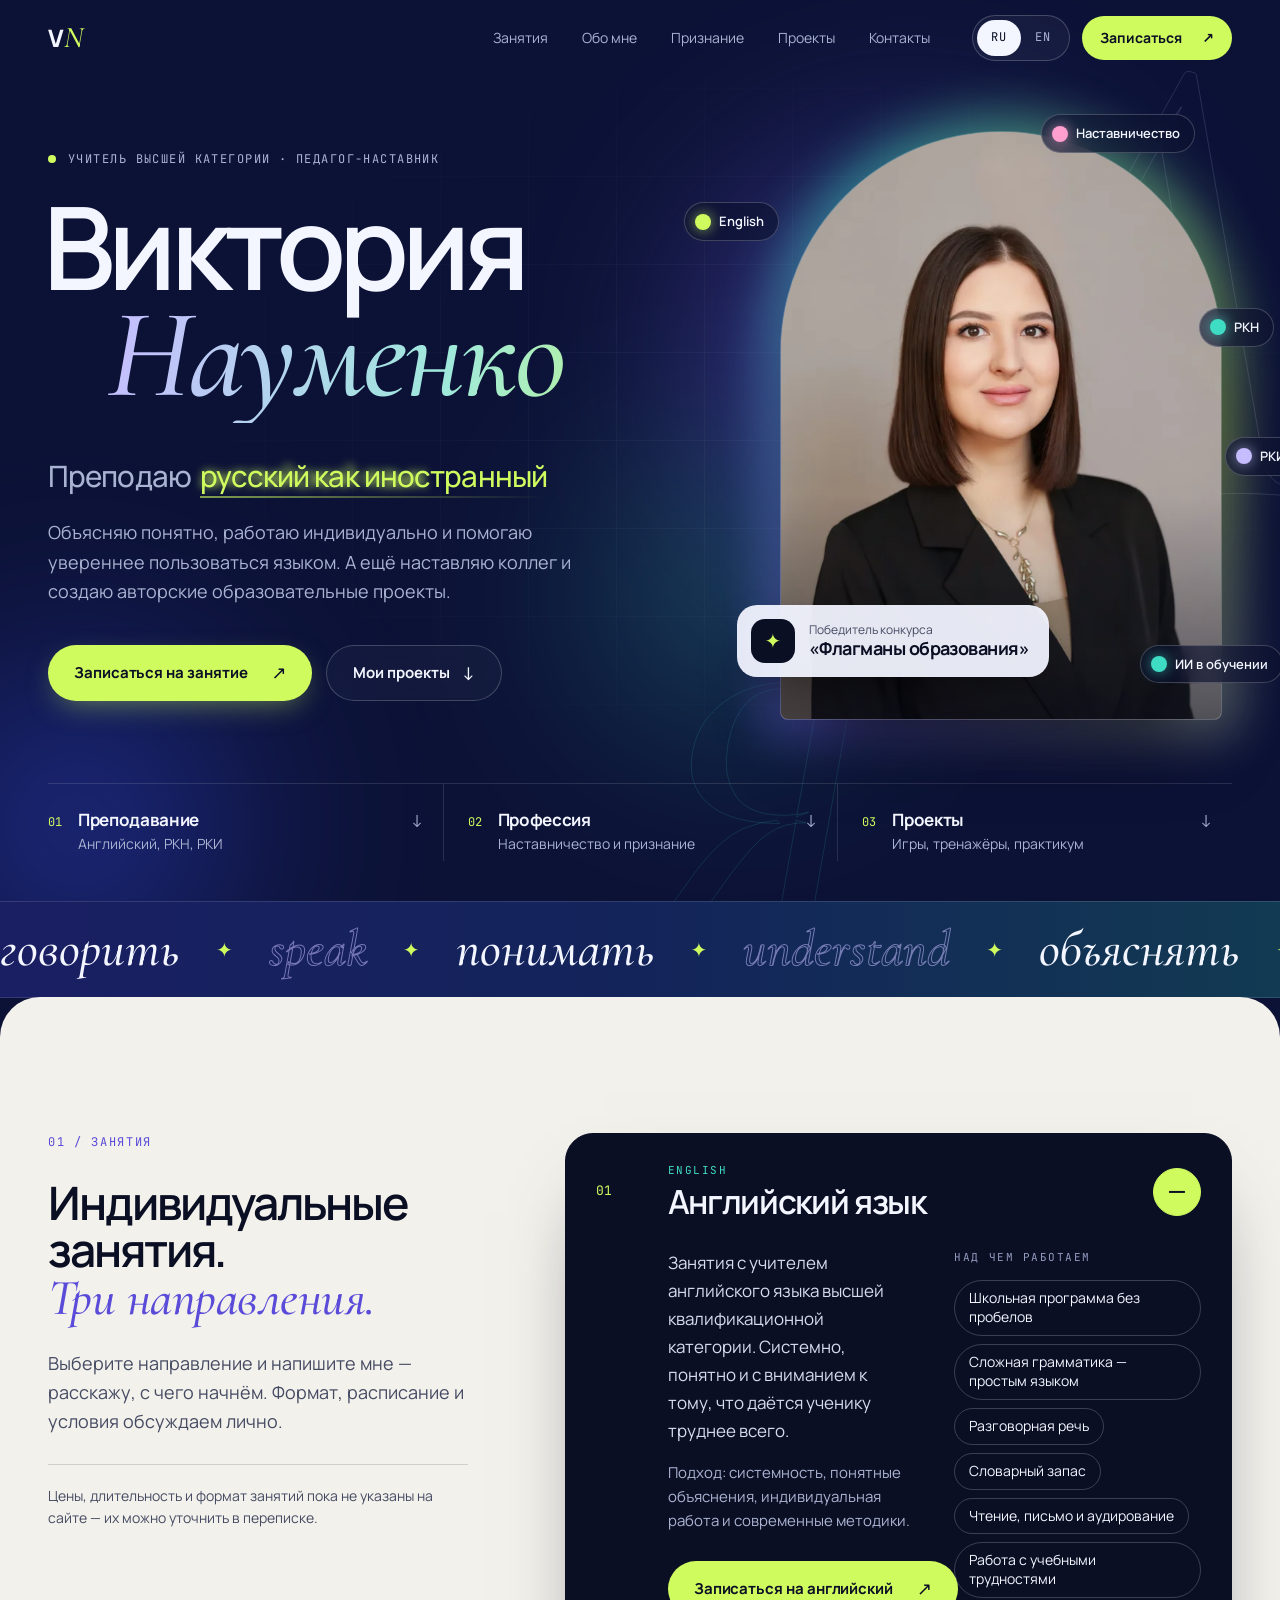
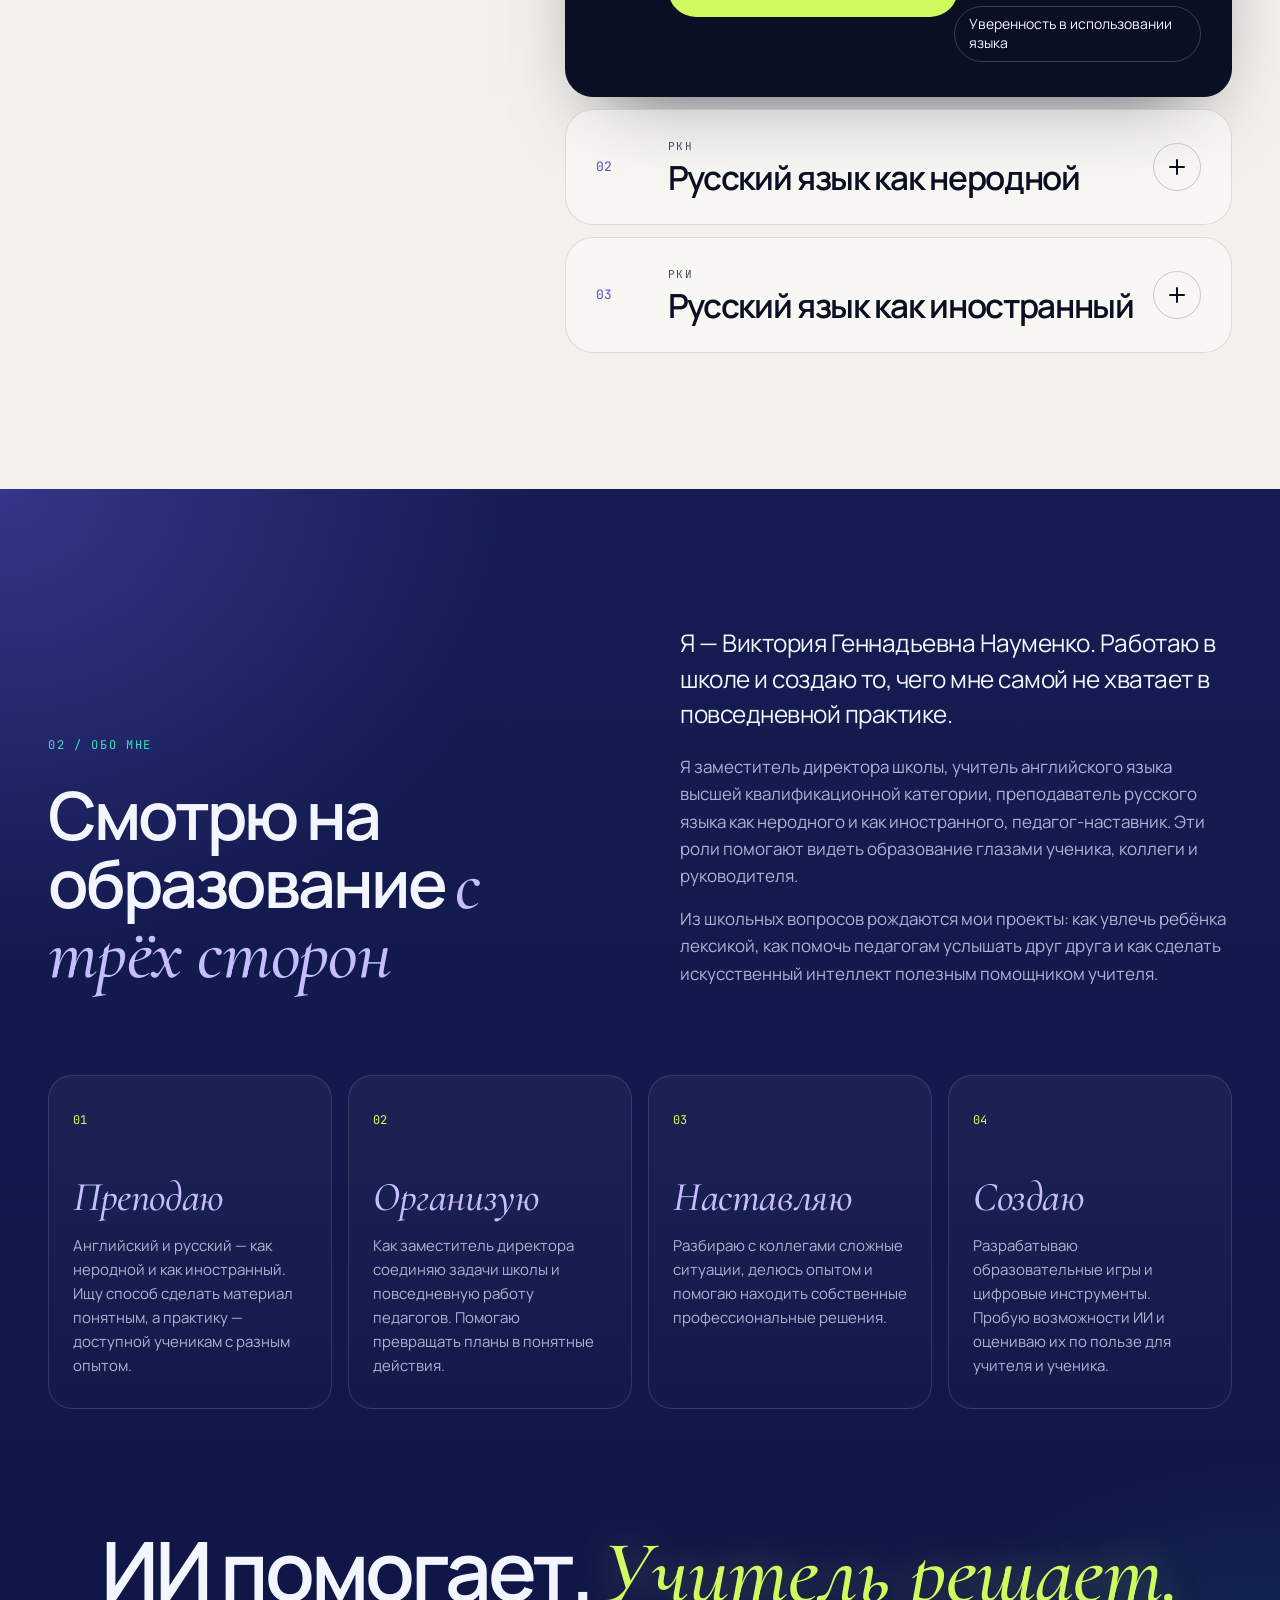
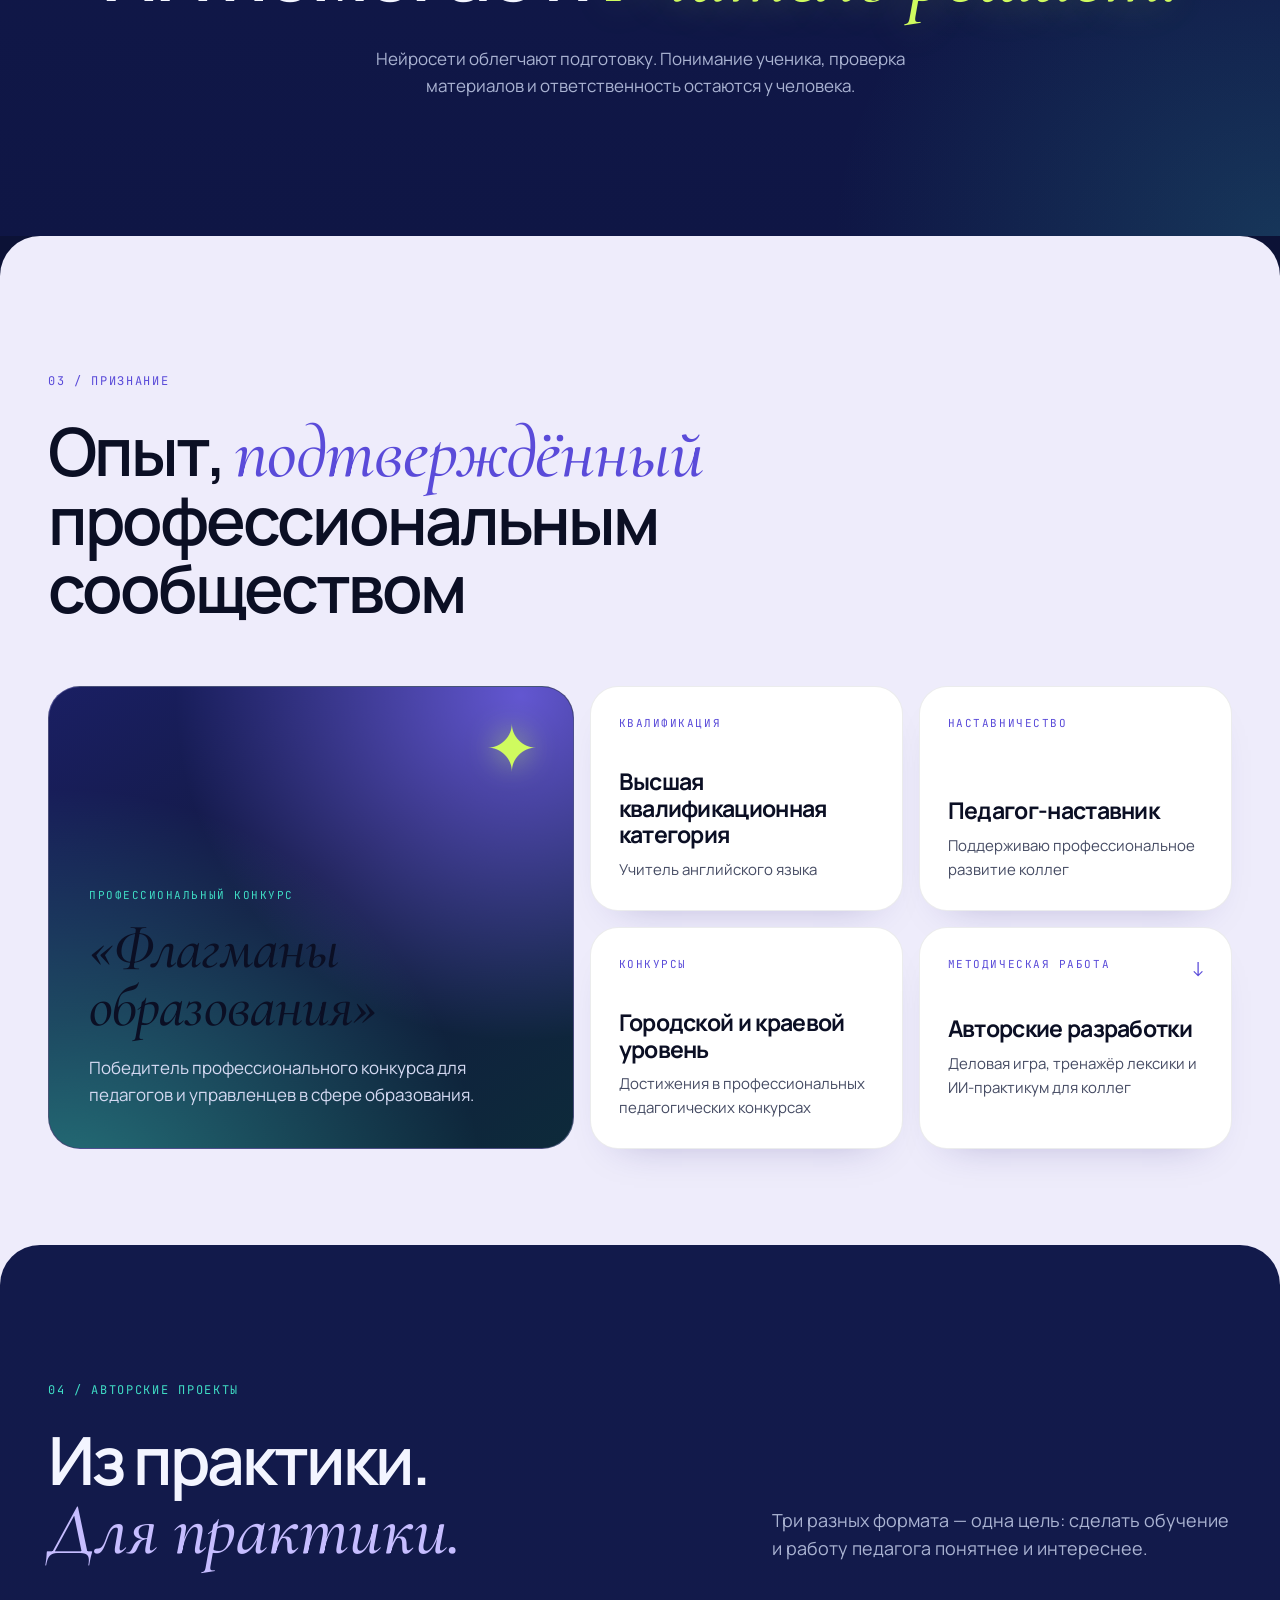
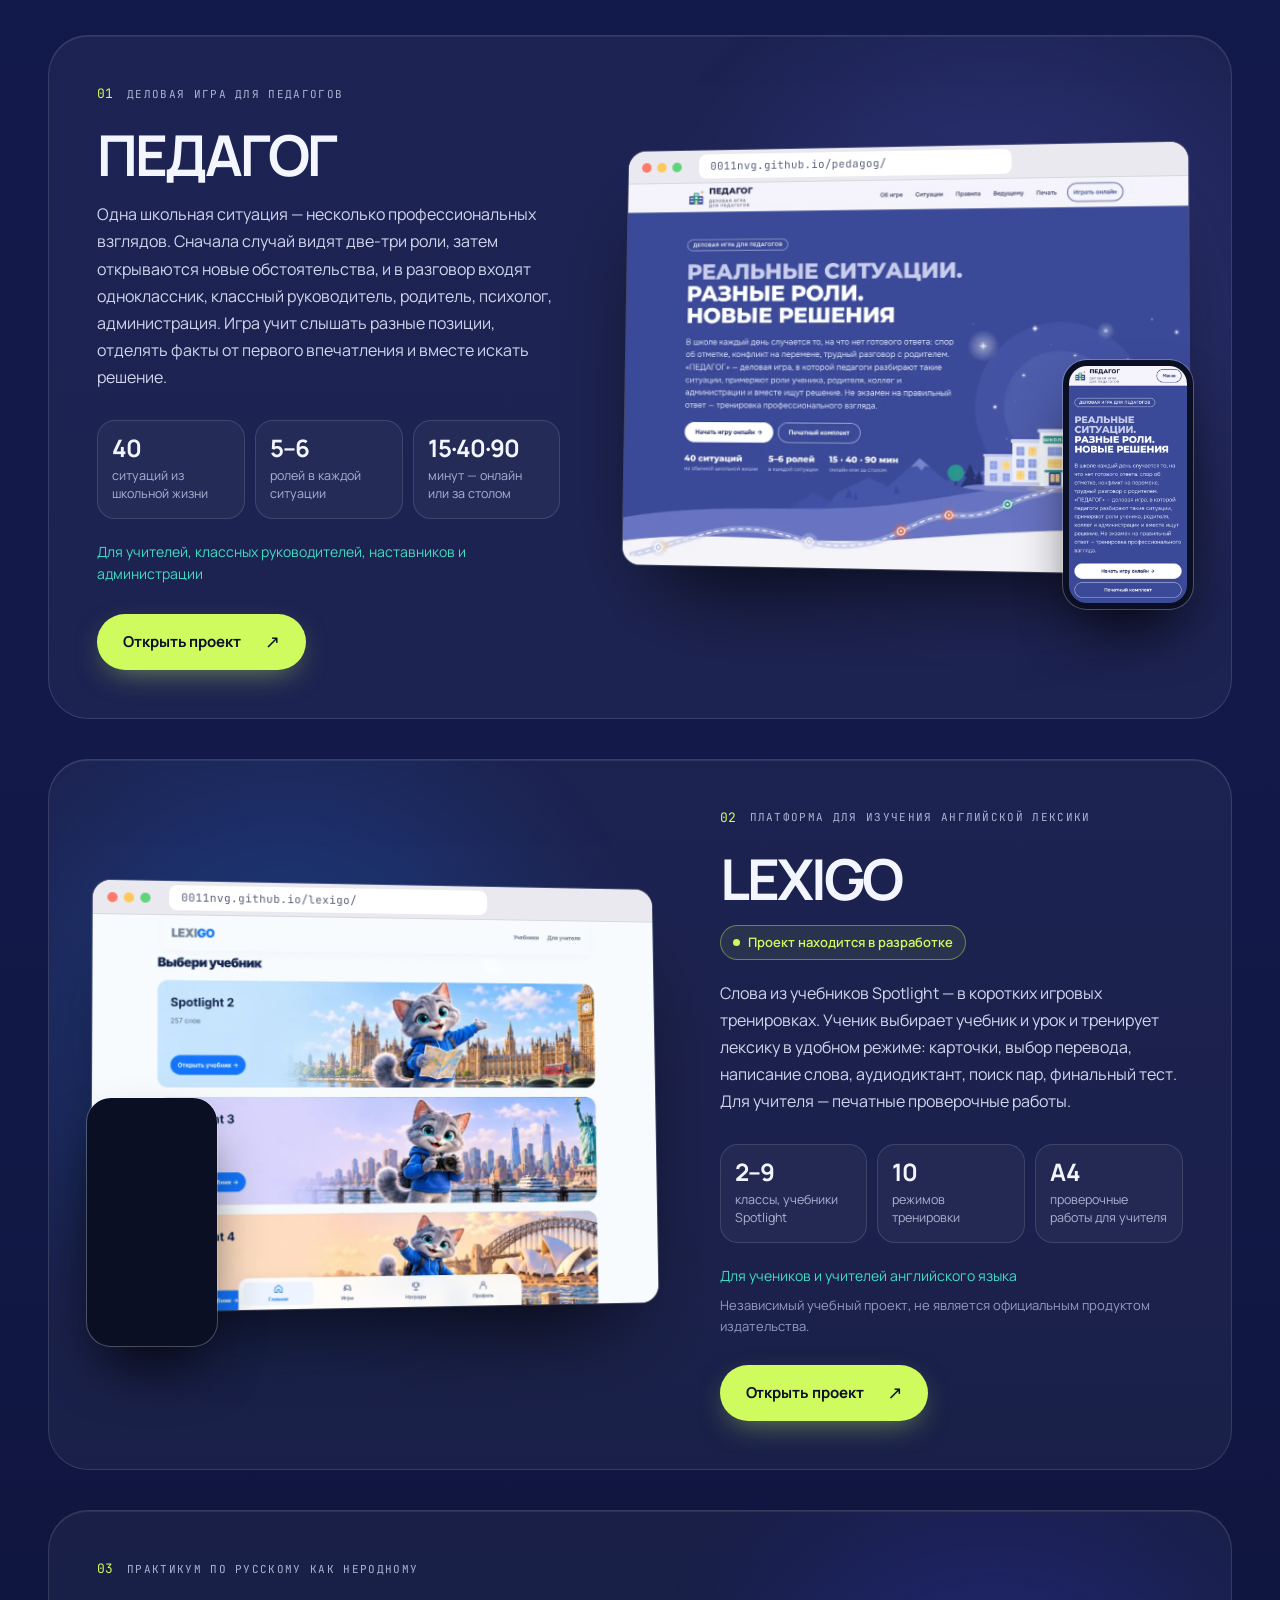
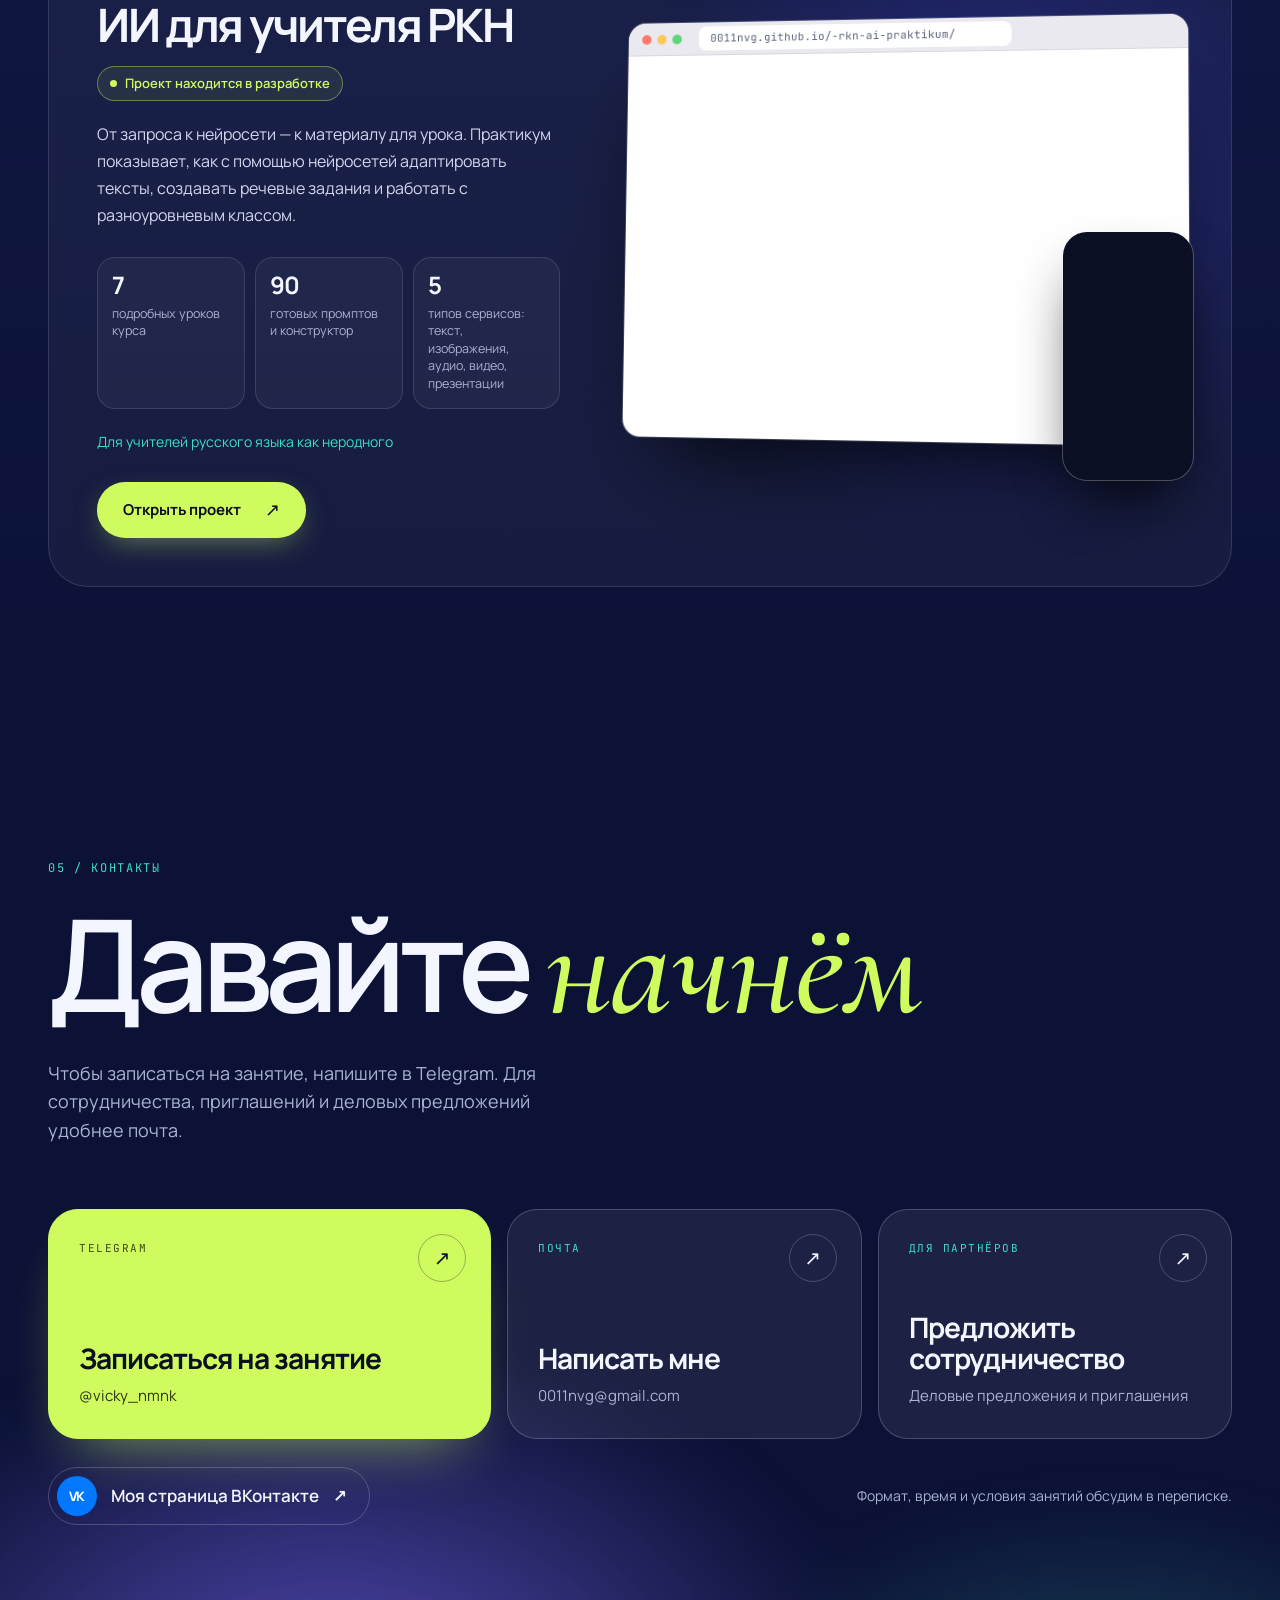
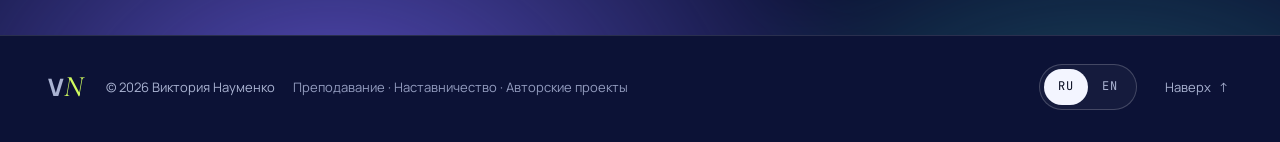
==== commit a1be6518: "Lighten design: bluer base, light Recognition section, brighter glows Co-Authored-By: Claude Opus 5." ====
--- a/index.html
+++ b/index.html
@@ -5,7 +5,7 @@
   <meta name="viewport" content="width=device-width, initial-scale=1, viewport-fit=cover">
   <title>Виктория Науменко — преподаватель языков и автор образовательных проектов</title>
   <meta name="description" content="Индивидуальные занятия по английскому языку, русскому как неродному и как иностранному. Учитель высшей категории, педагог-наставник, автор проектов ПЕДАГОГ, LEXIGO и ИИ-практикума для учителей РКН.">
-  <meta name="theme-color" content="#070a1c">
+  <meta name="theme-color" content="#0c1236">
   <meta name="color-scheme" content="dark light">
   <link rel="canonical" href="https://0011nvg.github.io/victoria-naumenko/">
   <link rel="alternate" hreflang="ru" href="https://0011nvg.github.io/victoria-naumenko/">
--- a/styles.css
+++ b/styles.css
@@ -13,9 +13,9 @@
 @font-face{font-family:"JB Mono";src:url("assets/fonts/jetbrains-mono-latin-400-normal.woff2") format("woff2");font-weight:400;font-display:swap;unicode-range:U+0000-00FF,U+0131,U+0152-0153,U+02BB-02BC,U+02C6,U+02DA,U+02DC,U+0304,U+0308,U+0329,U+2000-206F,U+20AC,U+2122,U+2212,U+FEFF,U+FFFD}
 
 :root{
-  --bg:#070a1c;--bg-2:#0c1130;--bg-3:#121941;
+  --bg:#0c1236;--bg-2:#131a4a;--bg-3:#1a2259;
   --line:rgba(255,255,255,.12);--line-2:rgba(255,255,255,.2);
-  --text:#f3f5ff;--muted:#aab3d2;--dim:#7d86a8;
+  --text:#f3f5ff;--muted:#aab3d2;--dim:#939cbf;
   --signal:#cffb5f;--signal-2:#e2ff9a;
   --violet:#7d6bff;--aqua:#3fdcc4;--lav:#c6bdff;
   --paper:#f3f1eb;--paper-2:#e9e6dd;--ink:#0b0f24;--ink-2:#454b63;
@@ -65,7 +65,7 @@
 
 /* ---------- header ---------- */
 .site-header{position:fixed;inset:0 0 auto;z-index:50;transition:background-color .35s,border-color .35s,backdrop-filter .35s;border-bottom:1px solid transparent}
-.site-header.is-scrolled{background:rgba(7,10,28,.72);backdrop-filter:blur(16px) saturate(1.3);-webkit-backdrop-filter:blur(16px) saturate(1.3);border-bottom-color:var(--line)}
+.site-header.is-scrolled{background:rgba(12,18,54,.78);backdrop-filter:blur(16px) saturate(1.3);-webkit-backdrop-filter:blur(16px) saturate(1.3);border-bottom-color:var(--line)}
 .header-inner{display:flex;align-items:center;gap:28px;min-height:var(--header)}
 .logo{display:inline-flex;align-items:center;min-height:44px}
 .logo-mark{font-weight:800;font-size:24px;letter-spacing:-.06em;line-height:1}
@@ -86,10 +86,10 @@
 /* ---------- hero ---------- */
 .hero{position:relative;min-height:100vh;min-height:100svh;padding:calc(var(--header) + 56px) 0 40px;overflow:hidden;isolation:isolate;display:flex;flex-direction:column;justify-content:center}
 .hero-aura{position:absolute;inset:0;z-index:-2;pointer-events:none}
-.aura{position:absolute;border-radius:50%;filter:blur(90px);opacity:.55}
+.aura{position:absolute;border-radius:50%;filter:blur(90px);opacity:.7}
 .a1{width:46vw;height:46vw;max-width:720px;max-height:720px;right:6%;top:8%;background:radial-gradient(circle,var(--violet),transparent 65%)}
 .a2{width:34vw;height:34vw;max-width:520px;max-height:520px;right:26%;top:42%;background:radial-gradient(circle,var(--aqua),transparent 65%);opacity:.32}
-.a3{width:40vw;height:40vw;left:-14%;bottom:-20%;background:radial-gradient(circle,#2a3bd0,transparent 65%);opacity:.35}
+.a3{width:40vw;height:40vw;left:-14%;bottom:-20%;background:radial-gradient(circle,#3a52ff,transparent 65%);opacity:.5}
 .hero::after{content:"";position:absolute;inset:0;z-index:-1;pointer-events:none;background-image:linear-gradient(rgba(255,255,255,.035) 1px,transparent 1px),linear-gradient(90deg,rgba(255,255,255,.035) 1px,transparent 1px);background-size:88px 88px;-webkit-mask-image:radial-gradient(ellipse 70% 60% at 60% 45%,#000 20%,transparent 75%);mask-image:radial-gradient(ellipse 70% 60% at 60% 45%,#000 20%,transparent 75%)}
 .hero-glyphs{position:absolute;inset:0;z-index:-1;pointer-events:none}
 .glyph{position:absolute;font-family:var(--serif);font-style:italic;font-weight:500;line-height:.8;color:transparent;-webkit-text-stroke:1px rgba(198,189,255,.16);transform:translate3d(var(--gx,0),var(--gy,0),0);transition:transform .8s var(--ease)}
@@ -146,7 +146,7 @@
 .pillar:hover .pillar-arr{transform:translateY(4px);color:var(--signal)}
 
 /* ---------- ticker ---------- */
-.ticker{position:relative;overflow:hidden;border-block:1px solid var(--line);background:var(--bg-2);padding:22px 0}
+.ticker{position:relative;overflow:hidden;border-block:1px solid var(--line);background:linear-gradient(90deg,#1a1f63,#13245a,#123a52);padding:22px 0}
 .ticker-track{display:flex;align-items:center;gap:36px;width:max-content;animation:ticker 40s linear infinite}
 .ticker span{font-family:var(--serif);font-style:italic;font-size:clamp(32px,4vw,56px);line-height:1;color:var(--text);white-space:nowrap}
 .ticker span:nth-of-type(even){color:transparent;-webkit-text-stroke:1px rgba(198,189,255,.55)}
@@ -192,7 +192,7 @@
 .focus-list li{padding:8px 14px;border-radius:999px;border:1px solid var(--line-2);font-size:14px;line-height:1.35;color:var(--text)}
 
 /* ---------- about ---------- */
-.about{background:radial-gradient(ellipse 60% 50% at 0% 0%,rgba(125,107,255,.18),transparent 70%),var(--bg)}
+.about{background:radial-gradient(ellipse 60% 50% at 0% 0%,rgba(125,107,255,.32),transparent 70%),radial-gradient(ellipse 50% 40% at 100% 100%,rgba(63,220,196,.16),transparent 70%),linear-gradient(180deg,#141c52,#0f1645)}
 .about-top{display:grid;grid-template-columns:minmax(0,1fr) minmax(0,1fr);gap:80px;align-items:end}
 .about-copy{color:var(--muted);font-size:17px}
 .about-copy .lead{font-size:clamp(21px,1.9vw,26px);line-height:1.45;color:var(--text);letter-spacing:-.02em;margin-bottom:22px}
@@ -211,7 +211,15 @@
 .quote figcaption{margin:28px auto 0;max-width:560px;color:var(--muted);font-size:17px}
 
 /* ---------- achievements ---------- */
-.achievements{background:var(--bg)}
+.achievements{background:#eeecfb;color:var(--ink);border-radius:40px 40px 0 0}
+.achievements .eyebrow{color:#5a4bd9}
+.achievements h2 em{color:#5a4bd9}
+.achievements .ach{background:#fff;border-color:rgba(11,15,36,.08);box-shadow:0 20px 40px -30px rgba(40,30,120,.35)}
+.achievements .ach:hover{background:#fff;border-color:rgba(90,75,217,.4)}
+.achievements .ach .ach-label{color:#5a4bd9}
+.achievements .ach .ach-text{color:var(--ink-2)}
+.achievements .ach-link .arr{color:#5a4bd9}
+.achievements :focus-visible{outline-color:var(--violet)}
 .ach-title{max-width:900px}
 .ach-grid{display:grid;grid-template-columns:minmax(0,.9fr) minmax(0,1.1fr);gap:16px;margin-top:64px}
 .ach-feature{position:relative;display:flex;flex-direction:column;justify-content:flex-end;min-height:420px;padding:40px;border-radius:32px;overflow:hidden;isolation:isolate;background:linear-gradient(150deg,#1a1f63 0%,#121941 45%,#0d2a3a 100%);border:1px solid rgba(198,189,255,.3)}
@@ -234,10 +242,10 @@
 .ach .ach-text{margin-top:10px;font-size:15px;color:var(--muted)}
 
 /* ---------- projects ---------- */
-.projects{background:linear-gradient(180deg,var(--bg) 0%,var(--bg-2) 30%,var(--bg) 100%)}
+.projects{background:linear-gradient(180deg,#121a4b 0%,var(--bg-2) 40%,var(--bg) 100%);border-radius:40px 40px 0 0;margin-top:-40px}
 .section-head{display:flex;justify-content:space-between;align-items:flex-end;gap:48px;margin-bottom:72px}
 .proj-list{display:grid;gap:40px}
-.proj{position:relative;display:grid;grid-template-columns:minmax(0,.9fr) minmax(0,1.1fr);gap:56px;align-items:center;padding:48px;border-radius:40px;border:1px solid var(--line);background:rgba(255,255,255,.025);overflow:hidden;isolation:isolate;--glow:#5a63ff}
+.proj{position:relative;display:grid;box-shadow:inset 0 1px 0 rgba(255,255,255,.08);grid-template-columns:minmax(0,.9fr) minmax(0,1.1fr);gap:56px;align-items:center;padding:48px;border-radius:40px;border:1px solid var(--line);background:rgba(255,255,255,.045);overflow:hidden;isolation:isolate;--glow:#5a63ff}
 .proj::before{content:"";position:absolute;z-index:-1;width:70%;aspect-ratio:1;right:-15%;top:-20%;border-radius:50%;background:radial-gradient(circle,var(--glow),transparent 62%);opacity:.32;filter:blur(30px);transition:opacity .6s}
 .proj:hover::before{opacity:.5}
 .proj:nth-child(even){grid-template-columns:minmax(0,1.1fr) minmax(0,.9fr)}
@@ -277,12 +285,12 @@
 
 /* ---------- contact ---------- */
 .contact{overflow:hidden;isolation:isolate;padding-bottom:110px;background:var(--bg)}
-.contact-aura{position:absolute;z-index:-1;inset:auto -10% -40% -10%;height:90%;background:radial-gradient(ellipse 50% 60% at 30% 70%,rgba(125,107,255,.5),transparent 70%),radial-gradient(ellipse 40% 50% at 80% 80%,rgba(63,220,196,.35),transparent 70%);filter:blur(30px)}
+.contact-aura{position:absolute;z-index:-1;inset:auto -10% -40% -10%;height:100%;background:radial-gradient(ellipse 50% 60% at 30% 70%,rgba(125,107,255,.65),transparent 70%),radial-gradient(ellipse 40% 50% at 80% 80%,rgba(63,220,196,.35),transparent 70%);filter:blur(30px)}
 .contact-title{font-size:clamp(56px,10vw,170px);line-height:.92;letter-spacing:-.06em}
 .contact-title em{color:var(--signal);font-size:1.1em}
 .contact-intro{margin-top:28px;max-width:560px}
 .actions{display:grid;grid-template-columns:1.25fr 1fr 1fr;gap:16px;margin-top:64px}
-.action{position:relative;display:flex;flex-direction:column;min-height:230px;padding:30px;border-radius:30px;border:1px solid var(--line-2);background:rgba(12,17,48,.6);backdrop-filter:blur(14px);-webkit-backdrop-filter:blur(14px);transition:transform .4s var(--ease),border-color .3s,background-color .3s,box-shadow .4s}
+.action{position:relative;display:flex;flex-direction:column;min-height:230px;padding:30px;border-radius:30px;border:1px solid var(--line-2);background:rgba(255,255,255,.07);backdrop-filter:blur(14px);-webkit-backdrop-filter:blur(14px);transition:transform .4s var(--ease),border-color .3s,background-color .3s,box-shadow .4s}
 .action:hover{transform:translateY(-6px);border-color:rgba(255,255,255,.4)}
 .action-label{font-family:var(--mono);font-size:11px;letter-spacing:.14em;text-transform:uppercase;color:var(--aqua)}
 .action-title{margin-top:auto;font-size:clamp(24px,2.2vw,32px);font-weight:700;letter-spacing:-.035em;line-height:1.1}
@@ -328,7 +336,7 @@
 }
 @media (max-width:1000px){
   :root{--header:68px}
-  .main-nav{position:fixed;inset:0;z-index:-1;flex-direction:column;align-items:stretch;justify-content:center;gap:0;padding:calc(var(--header) + 24px) 32px 40px;margin:0;background:rgba(7,10,28,.97);backdrop-filter:blur(20px);-webkit-backdrop-filter:blur(20px);font-size:clamp(30px,7vw,44px);opacity:0;visibility:hidden;transition:opacity .35s,visibility .35s}
+  .main-nav{position:fixed;inset:0;z-index:-1;flex-direction:column;align-items:stretch;justify-content:center;gap:0;padding:calc(var(--header) + 24px) 32px 40px;margin:0;background:rgba(12,18,54,.97);backdrop-filter:blur(20px);-webkit-backdrop-filter:blur(20px);font-size:clamp(30px,7vw,44px);opacity:0;visibility:hidden;transition:opacity .35s,visibility .35s}
   .main-nav a{min-height:64px;padding:0;border-radius:0;border-bottom:1px solid var(--line);color:var(--text);font-weight:600;letter-spacing:-.03em}
   .main-nav a:hover{background:none;color:var(--signal)}
   .main-nav .nav-cta-mobile{display:inline-flex;justify-content:center;margin-top:28px;border:0;border-radius:999px;background:var(--signal);color:var(--ink);font-size:18px;min-height:58px}
@@ -403,7 +411,8 @@
   .pillars li+li .pillar{padding-left:0;border-left:0;border-top:1px solid var(--line)}
   .pillar{padding:18px 0}
   .ticker{padding:16px 0}
-  .services{border-radius:28px 28px 0 0}
+  .services,.achievements,.projects{border-radius:28px 28px 0 0}
+  .projects{margin-top:-28px}
   .svc summary{grid-template-columns:1fr auto;padding:22px 20px;gap:14px}
   .svc-n{display:none}
   .svc-toggle{width:44px;height:44px}
